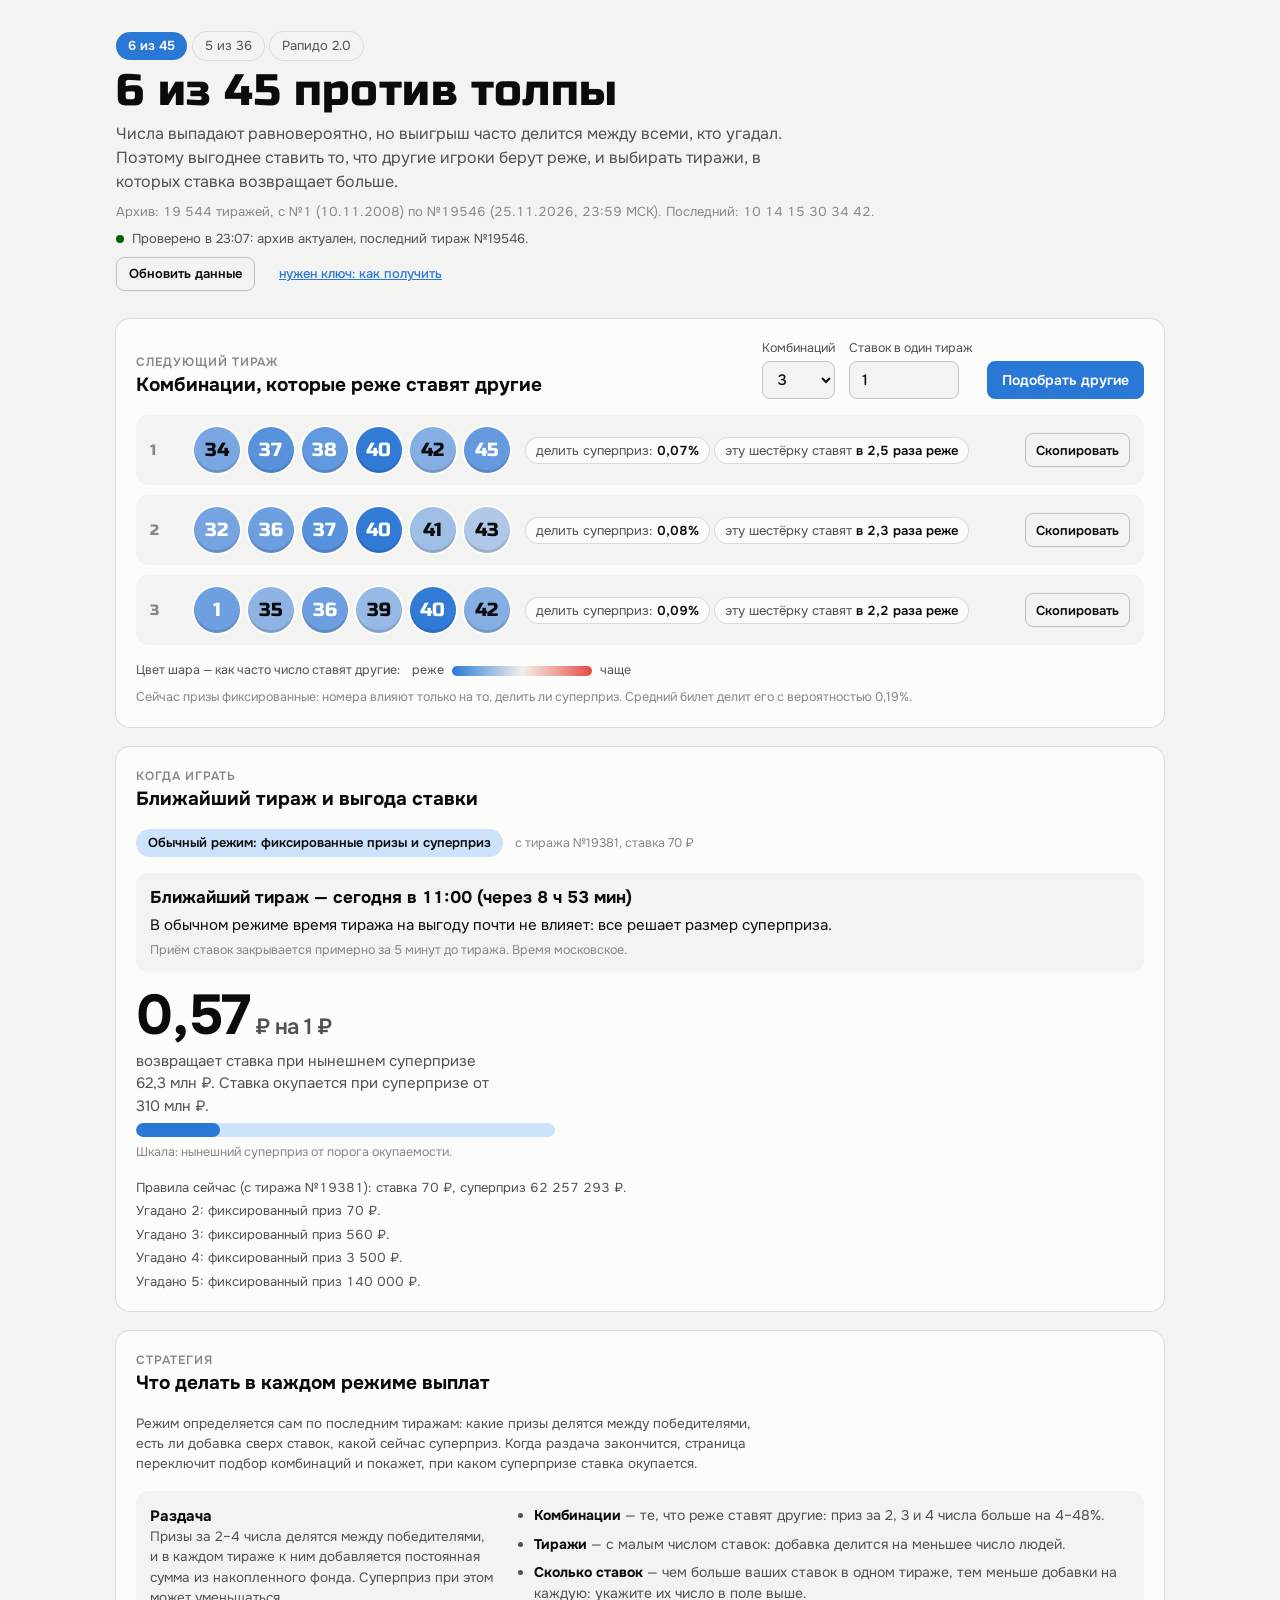
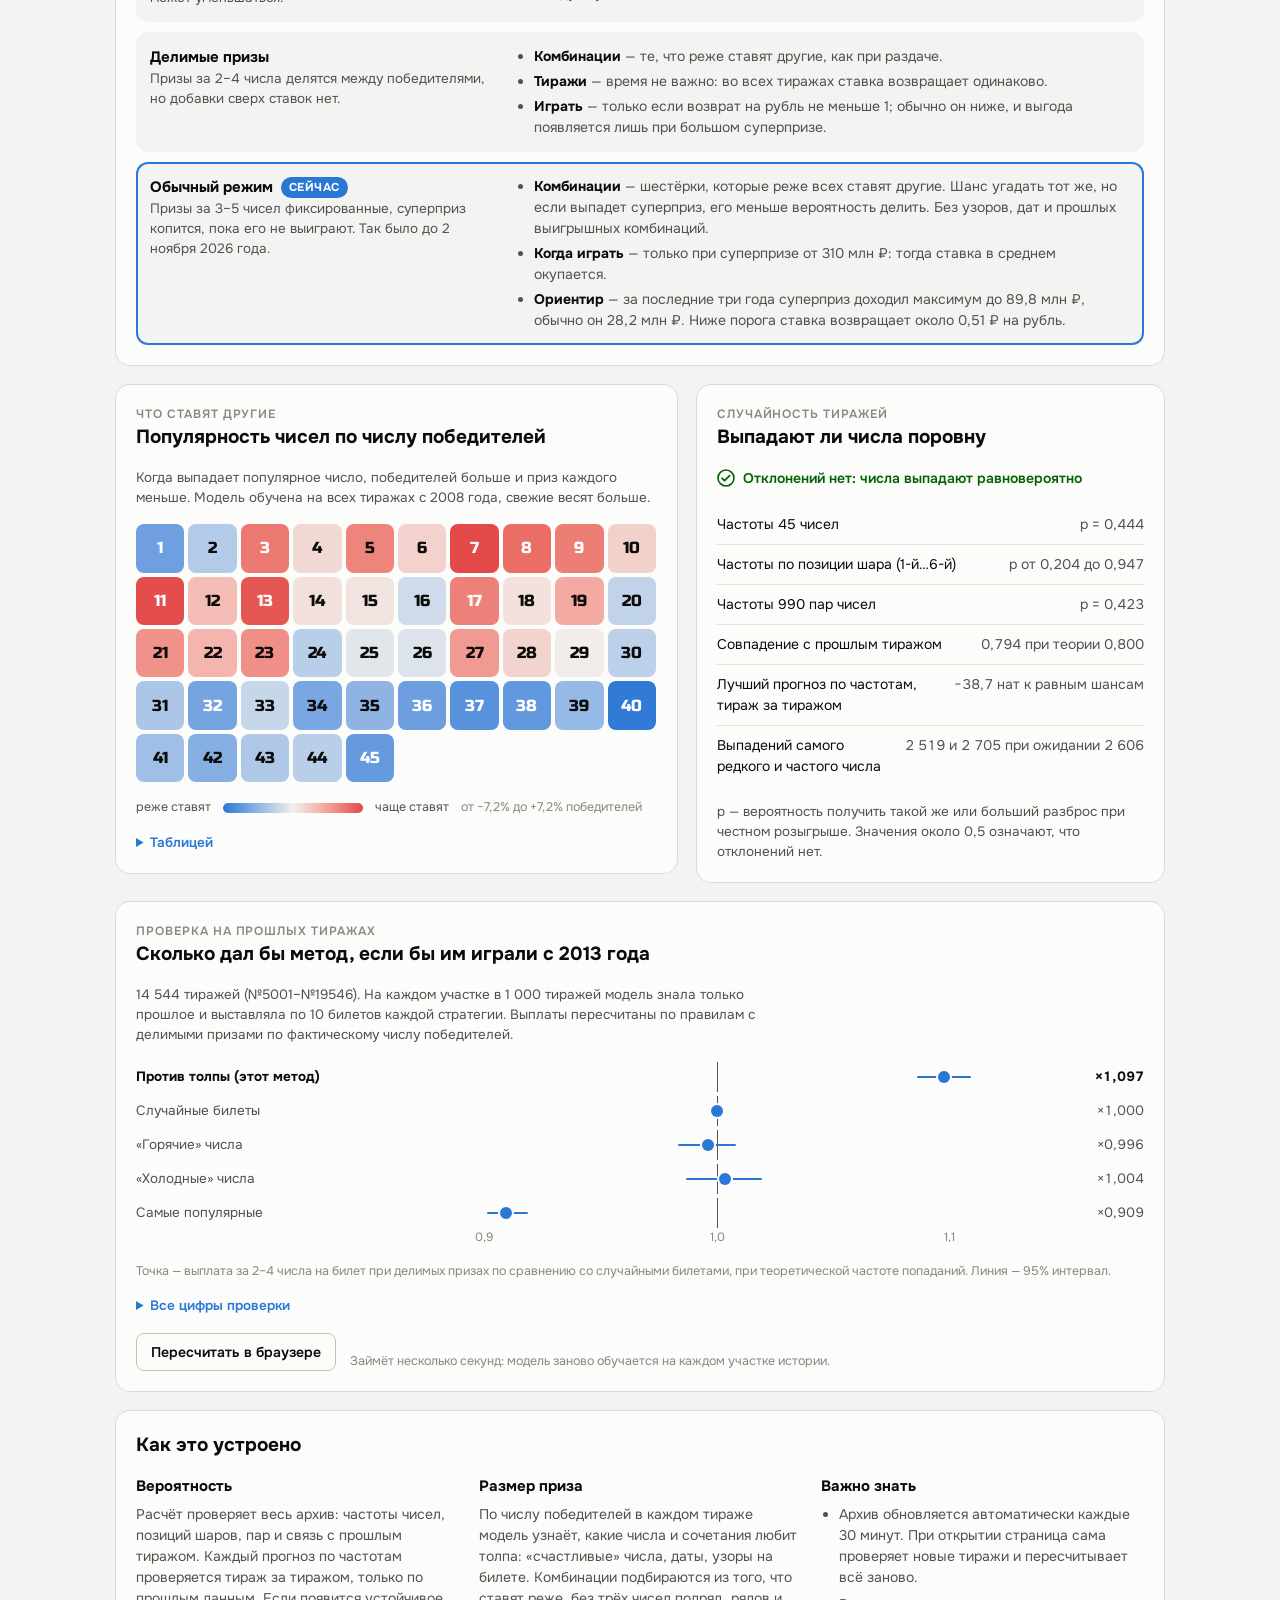
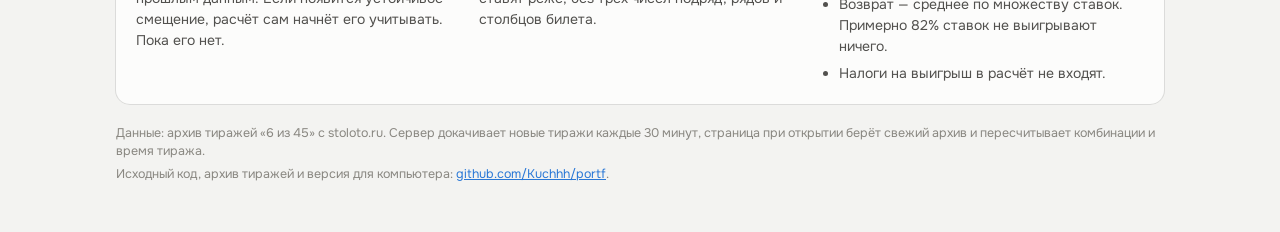
==== index.html @ b25b4652 "Тиражи: 6 из 45 по №19546, 5 из 36 по №170568, Рапидо 2.0 по №189462" ====
<!doctype html>
<html lang="ru">
<head>
<meta charset="utf-8">
<meta name="viewport" content="width=device-width, initial-scale=1, viewport-fit=cover">
<title>6 из 45 против толпы</title>
<meta name="description" content="Комбинации «6 из 45», которые реже ставят другие игроки, выгодные тиражи дня и стратегия на каждый режим выплат. Архив тиражей обновляется автоматически.">
<meta property="og:type" content="website">
<meta property="og:site_name" content="6 из 45 против толпы">
<meta property="og:title" content="6 из 45 против толпы">
<meta property="og:description" content="Комбинации «6 из 45», которые реже ставят другие игроки, выгодные тиражи дня и стратегия на каждый режим выплат. Архив тиражей обновляется автоматически.">
<meta property="og:url" content="https://kuchhh.github.io/portf/">
<meta property="og:locale" content="ru_RU">
<link rel="icon" href="data:image/svg+xml,%3Csvg xmlns='http://www.w3.org/2000/svg' viewBox='0 0 32 32'%3E%3Ccircle cx='16' cy='16' r='15' fill='%232a78d6'/%3E%3Ctext x='16' y='21.5' font-family='Arial Black,Arial' font-size='14' font-weight='900' text-anchor='middle' fill='white'%3E45%3C/text%3E%3C/svg%3E">
<link rel="preconnect" href="https://fonts.googleapis.com">
<link rel="preconnect" href="https://fonts.gstatic.com" crossorigin>
<link rel="stylesheet" href="https://fonts.googleapis.com/css2?family=Onest:wght@400;500;600;700&family=Russo+One&display=swap">
<style>
  /* Layout: a betting slip on top (the combinations), then "when to play" with the next draw, the strategy for each
     payout mode, then the evidence — the crowd's number grid, the randomness checks and the walk-forward test. */
  :root {
    --plane: #f3f3f1;
    --surface: #fcfcfb;
    --ink: #0b0b0b;
    --ink-2: #52514e;
    --muted: #898781;
    --hair: #e1e0d9;
    --axis: #c3c2b7;
    --accent: #2a78d6;
    --accent-soft: #cde2fb;
    --accent-ink: #ffffff;
    --good-ink: #006300;
    --div-neg: #2a78d6;   /* rarely played */
    --div-mid: #f0efec;
    --div-pos: #e34948;   /* often played */
    --ring: rgba(11, 11, 11, 0.10);
    --f-display: "Russo One", "Arial Black", system-ui, sans-serif;
    --f-ui: "Onest", system-ui, -apple-system, "Segoe UI", sans-serif;
    color-scheme: light;
  }
  @media (prefers-color-scheme: dark) {
    :root:not([data-theme="light"]) {
      --plane: #0d0d0d; --surface: #1a1a19; --ink: #f0efec; --ink-2: #c3c2b7; --muted: #898781;
      --hair: #2c2c2a; --axis: #383835; --accent: #3987e5; --accent-soft: #184f95; --accent-ink: #ffffff; --good-ink: #0ca30c;
      --div-neg: #3987e5; --div-mid: #383835; --div-pos: #e66767; --ring: rgba(255, 255, 255, 0.10);
      color-scheme: dark;
    }
  }
  :root[data-theme="dark"] {
    --plane: #0d0d0d; --surface: #1a1a19; --ink: #f0efec; --ink-2: #c3c2b7; --muted: #898781;
    --hair: #2c2c2a; --axis: #383835; --accent: #3987e5; --accent-soft: #184f95; --accent-ink: #ffffff; --good-ink: #0ca30c;
    --div-neg: #3987e5; --div-mid: #383835; --div-pos: #e66767; --ring: rgba(255, 255, 255, 0.10);
    color-scheme: dark;
  }

  * { box-sizing: border-box; }
  [hidden] { display: none !important; }
  html { -webkit-text-size-adjust: 100%; }
  body { margin: 0; background: var(--plane); color: var(--ink); font-family: var(--f-ui); font-size: 15px; line-height: 1.5; }
  .page {
    max-width: 1080px; margin: 0 auto;
    padding-block: max(28px, env(safe-area-inset-top, 0px)) max(48px, env(safe-area-inset-bottom, 0px));
    padding-left: max(16px, env(safe-area-inset-left, 0px));
    padding-right: max(16px, env(safe-area-inset-right, 0px));
    display: grid; gap: 20px;
  }
  h1, h2, h3 { margin: 0; text-wrap: balance; }
  p { margin: 0; }
  .masthead { display: grid; gap: 8px; padding-block: 4px 8px; }
  .masthead h1 { font-family: var(--f-display); font-weight: 400; font-size: clamp(28px, 5vw, 44px); line-height: 1.05; letter-spacing: 0.01em; }
  .masthead .lede { color: var(--ink-2); max-width: 62ch; font-size: 16px; }
  .status { color: var(--muted); font-size: 13px; font-variant-numeric: tabular-nums; }
  .live { color: var(--ink-2); font-size: 13px; display: flex; align-items: center; gap: 8px; }
  .live::before { content: ""; width: 8px; height: 8px; border-radius: 50%; background: var(--muted); flex: none; }
  .live.ok::before { background: var(--good-ink); }

  .card { background: var(--surface); border-radius: 14px; box-shadow: 0 0 0 1px var(--ring); padding: 20px; display: grid; gap: 16px; min-width: 0; }
  .card h2 { font-size: 19px; font-weight: 700; }
  .eyebrow { font-size: 12px; font-weight: 600; letter-spacing: 0.08em; text-transform: uppercase; color: var(--muted); }
  .note { color: var(--ink-2); font-size: 13.5px; max-width: 70ch; }
  .small { color: var(--muted); font-size: 12.5px; }

  /* slip */
  .slip-head { display: flex; flex-wrap: wrap; align-items: end; justify-content: space-between; gap: 12px 20px; }
  .controls { display: flex; flex-wrap: wrap; align-items: end; gap: 10px 14px; }
  .field { display: grid; gap: 4px; font-size: 12.5px; color: var(--ink-2); }
  select, input[type="number"] {
    font: 500 15px var(--f-ui); color: var(--ink); background: var(--plane); border: 1px solid var(--axis);
    border-radius: 8px; padding: 7px 10px; min-height: 38px; font-variant-numeric: tabular-nums;
  }
  input[type="number"] { width: 110px; }
  button {
    font: 600 14px var(--f-ui); color: var(--ink); background: transparent; border: 1px solid var(--axis);
    border-radius: 8px; padding: 8px 14px; min-height: 38px; cursor: pointer;
  }
  button:hover { border-color: var(--muted); }
  button.primary { background: var(--accent); border-color: var(--accent); color: var(--accent-ink); }
  button.primary:hover { filter: brightness(1.07); }
  button:disabled { opacity: 0.6; cursor: progress; }
  :focus-visible { outline: 2px solid var(--accent); outline-offset: 2px; }

  .tickets { list-style: none; margin: 0; padding: 0; display: grid; gap: 10px; }
  .ticket {
    display: grid; grid-template-columns: 28px auto 1fr auto; align-items: center; gap: 10px 16px;
    padding: 12px 14px; border-radius: 12px; background: var(--plane);
  }
  .ticket .no { font-family: var(--f-display); color: var(--muted); font-size: 15px; }
  .balls { display: flex; gap: 8px; }
  .ball {
    width: 46px; height: 46px; border-radius: 50%; display: grid; place-items: center;
    font-family: var(--f-display); font-size: 19px; letter-spacing: 0.02em;
    box-shadow: inset 0 -3px 0 rgba(0, 0, 0, 0.12), 0 0 0 2px var(--surface);
  }
  .mults { display: flex; flex-wrap: wrap; gap: 6px; font-size: 13px; color: var(--ink-2); }
  .mults span { background: var(--surface); border-radius: 999px; padding: 3px 10px; box-shadow: 0 0 0 1px var(--ring); font-variant-numeric: tabular-nums; }
  .mults b { color: var(--ink); font-weight: 600; }
  .copy { padding: 6px 10px; min-height: 34px; font-size: 13px; }
  .legend-line { display: flex; flex-wrap: wrap; align-items: center; gap: 8px 12px; font-size: 12.5px; color: var(--ink-2); }
  .nav { display: flex; flex-wrap: wrap; gap: 6px; font-size: 13px; }
  .nav a, .nav span { border-radius: 999px; padding: 4px 12px; text-decoration: none; box-shadow: 0 0 0 1px var(--ring); color: var(--ink-2); }
  .nav span { background: var(--accent); color: var(--accent-ink); box-shadow: none; font-weight: 600; }
  .ramp-group { display: inline-flex; align-items: center; gap: 8px; white-space: nowrap; }
  .ramp { width: 140px; height: 10px; border-radius: 5px; }

  /* when to play */
  .mode-line { display: flex; flex-wrap: wrap; align-items: center; gap: 8px 12px; }
  .chip { display: inline-flex; align-items: center; gap: 6px; border-radius: 999px; padding: 4px 12px; font-size: 13px; font-weight: 600; background: var(--accent-soft); color: var(--ink); }
  .next { display: grid; gap: 4px; padding: 12px 14px; border-radius: 12px; background: var(--plane); font-variant-numeric: tabular-nums; }
  .next strong { font-size: 17px; }
  .when-top { display: grid; grid-template-columns: minmax(0, 1fr) minmax(0, 1.35fr); gap: 24px; align-items: start; }
  .hero-fig { display: grid; gap: 6px; align-content: start; }
  .hero-fig .big { font-size: 56px; font-weight: 700; line-height: 1; letter-spacing: -0.01em; }
  .hero-fig .big small { font-size: 22px; font-weight: 600; color: var(--ink-2); margin-left: 4px; }
  .hero-fig .what { color: var(--ink-2); max-width: 36ch; }
  .bars { display: grid; gap: 2px; position: relative; }
  .bar-row { display: grid; grid-template-columns: 48px 1fr 52px; align-items: center; gap: 10px; min-height: 26px; font-variant-numeric: tabular-nums; font-size: 13.5px; border-radius: 6px; }
  .bar-row .t { color: var(--ink-2); }
  .bar-row .v { text-align: right; color: var(--ink-2); }
  .bar-row.win .v { color: var(--ink); font-weight: 700; }
  .bar-row.next-slot .t { color: var(--ink); font-weight: 700; }
  .track { position: relative; height: 26px; }
  .track .bar { position: absolute; left: 0; top: 6px; height: 14px; background: var(--accent); border-radius: 0 4px 4px 0; }
  .track .ref { position: absolute; top: -2px; bottom: -2px; width: 1px; background: var(--ink-2); }
  .bar-row:hover .track .bar, .bar-row:focus-visible .track .bar { filter: brightness(1.12); }
  .bars-axis { display: grid; grid-template-columns: 48px 1fr 52px; gap: 10px; font-size: 12px; color: var(--muted); }
  .bars-axis .scale { position: relative; height: 18px; }
  .bars-axis .scale span { position: absolute; transform: translateX(-50%); white-space: nowrap; }
  .meter { position: relative; height: 14px; border-radius: 7px; background: var(--accent-soft); overflow: hidden; }
  .meter > div { position: absolute; inset: 0 auto 0 0; background: var(--accent); border-radius: 7px; }
  .rules { display: grid; gap: 4px; font-size: 13px; color: var(--ink-2); font-variant-numeric: tabular-nums; }

  /* strategy by mode */
  .modes { display: grid; gap: 10px; }
  .mode { display: grid; grid-template-columns: minmax(0, 0.9fr) minmax(0, 1.6fr); gap: 8px 20px; padding: 14px; border-radius: 12px; background: var(--plane); }
  .mode.current { box-shadow: inset 0 0 0 2px var(--accent); }
  .mode h3 { font-size: 15px; font-weight: 700; display: flex; flex-wrap: wrap; align-items: center; gap: 8px; }
  .mode .sign { color: var(--ink-2); font-size: 13.5px; }
  .mode ul { margin: 0; padding-left: 18px; display: grid; gap: 4px; color: var(--ink-2); font-size: 14px; }
  .mode ul b { color: var(--ink); }
  .badge { font-size: 11.5px; font-weight: 700; letter-spacing: 0.04em; text-transform: uppercase; background: var(--accent); color: var(--accent-ink); border-radius: 999px; padding: 2px 8px; }

  /* evidence columns */
  .cols { display: grid; grid-template-columns: minmax(0, 1.2fr) minmax(0, 1fr); gap: 20px; align-items: start; }
  .grid45 { display: grid; grid-template-columns: repeat(10, minmax(0, 1fr)); gap: 4px; max-width: 520px; }
  .cell {
    aspect-ratio: 1; max-width: 100%; border-radius: 8px; display: grid; place-items: center;
    font-family: var(--f-display); font-size: clamp(12px, 2.6vw, 16px); cursor: default;
  }
  .cell:hover, .cell:focus-visible { box-shadow: 0 0 0 2px var(--ink); }
  details { font-size: 13.5px; }
  summary { cursor: pointer; color: var(--accent); font-weight: 600; }
  .table-wrap { overflow-x: auto; margin-top: 8px; }
  table { border-collapse: collapse; font-size: 13px; font-variant-numeric: tabular-nums; width: 100%; }
  th, td { text-align: right; padding: 6px 8px; border-bottom: 1px solid var(--hair); white-space: nowrap; }
  th:first-child, td:first-child { text-align: left; }
  th { color: var(--muted); font-weight: 600; font-size: 12px; }
  tr.ours td { font-weight: 700; }
  .checks { display: grid; gap: 0; }
  .check { display: grid; grid-template-columns: 1fr auto; gap: 12px; padding: 9px 0; border-bottom: 1px solid var(--hair); font-size: 14px; }
  .check:last-child { border-bottom: 0; }
  .check .val { font-variant-numeric: tabular-nums; color: var(--ink-2); text-align: right; }
  .verdict { display: inline-flex; align-items: center; gap: 8px; font-weight: 600; font-size: 14px; color: var(--good-ink); }
  .verdict svg { flex: none; }

  /* history */
  .dots { display: grid; gap: 4px; }
  .dot-row { display: grid; grid-template-columns: minmax(150px, 220px) 1fr 66px; align-items: center; gap: 12px; min-height: 30px; font-size: 13.5px; border-radius: 6px; }
  .dot-row .lab { color: var(--ink-2); }
  .dot-row.ours .lab, .dot-row.ours .v { color: var(--ink); font-weight: 700; }
  .dot-row .v { text-align: right; font-variant-numeric: tabular-nums; color: var(--ink-2); }
  .plot { position: relative; height: 30px; }
  .plot .ci { position: absolute; top: 14px; height: 2px; background: var(--accent); border-radius: 1px; }
  .plot .pt { position: absolute; top: 9px; width: 12px; height: 12px; margin-left: -6px; border-radius: 50%; background: var(--accent); box-shadow: 0 0 0 2px var(--surface); }
  .plot .ref { position: absolute; top: 0; bottom: 0; width: 1px; background: var(--ink-2); }
  .dot-row:hover .pt, .dot-row:focus-visible .pt { transform: scale(1.25); }
  .dots-axis { display: grid; grid-template-columns: minmax(150px, 220px) 1fr 66px; gap: 12px; font-size: 12px; color: var(--muted); }
  .dots-axis .scale { position: relative; height: 18px; }
  .dots-axis .scale span { position: absolute; transform: translateX(-50%); }
  .progress { height: 6px; border-radius: 3px; background: var(--hair); overflow: hidden; }
  .progress > div { height: 100%; width: 0; background: var(--accent); border-radius: 3px; transition: width 0.2s; }
  .about { display: grid; grid-template-columns: repeat(auto-fit, minmax(260px, 1fr)); gap: 20px; }
  .about h3 { font-size: 15px; font-weight: 700; margin-bottom: 6px; }
  .about p, .about li { color: var(--ink-2); font-size: 14px; }
  .about ul { margin: 0; padding-left: 18px; display: grid; gap: 6px; }
  footer { color: var(--muted); font-size: 12.5px; display: grid; gap: 4px; }
  footer a, .about a { color: var(--accent); }

  .tip {
    position: fixed; z-index: 30; pointer-events: none; background: var(--surface); color: var(--ink);
    border-radius: 10px; box-shadow: 0 0 0 1px var(--ring), 0 8px 24px rgba(0, 0, 0, 0.18);
    padding: 8px 10px; font-size: 13px; line-height: 1.45; max-width: 260px; font-variant-numeric: tabular-nums;
  }
  .tip .tv { font-weight: 700; font-size: 15px; }
  .tip .tl { color: var(--ink-2); }

  @media (max-width: 820px) {
    .when-top, .cols, .mode { grid-template-columns: 1fr; }
  }
  @media (max-width: 560px) {
    .card { padding: 16px; }
    .ticket { grid-template-columns: 1fr auto; }
    .ticket .no { display: none; }
    .ticket .balls { grid-column: 1 / -1; }
    .ball { width: 40px; height: 40px; font-size: 17px; }
    .balls { gap: 6px; }
    .hero-fig .big { font-size: 48px; }
    .dot-row, .dots-axis { grid-template-columns: 112px 1fr 56px; gap: 8px; }
  }
  @media (prefers-reduced-motion: reduce) { .progress > div { transition: none; } }
</style>
</head>
<body>
<main class="page">
  <header class="masthead">
    <nav class="nav" aria-label="Лотереи"><span aria-current="page">6 из 45</span><a href="5x36/">5 из 36</a><a href="rapido2/">Рапидо 2.0</a></nav>
    <h1>6 из 45 против толпы</h1>
    <p class="lede">Числа выпадают равновероятно, но выигрыш часто делится между всеми, кто угадал. Поэтому выгоднее ставить то, что другие игроки берут реже, и выбирать тиражи, в которых ставка возвращает больше.</p>
    <p class="status" id="status"></p>
    <p class="live" id="live">Проверяю новые тиражи…</p>
    <div class="upd" id="upd"></div>
  </header>

  <section class="card" id="slip" aria-labelledby="slipTitle">
    <div class="slip-head">
      <div>
        <p class="eyebrow">Следующий тираж</p>
        <h2 id="slipTitle">Комбинации, которые реже ставят другие</h2>
      </div>
      <form class="controls" id="controls">
        <label class="field" for="nTickets">Комбинаций
          <select id="nTickets"></select>
        </label>
        <label class="field" for="bets">Ставок в один тираж
          <input type="number" id="bets" min="1" max="100000" step="1" value="1">
        </label>
        <button type="button" class="primary" id="reroll">Подобрать другие</button>
      </form>
    </div>
    <ol class="tickets" id="tickets"></ol>
    <div class="legend-line">
      <span>Цвет шара — как часто число ставят другие:</span>
      <span class="ramp-group"><span>реже</span><span class="ramp" id="ramp1"></span><span>чаще</span></span>
      <span class="small" id="slipNote"></span>
    </div>
  </section>

  <section class="card" id="when" aria-labelledby="whenTitle">
    <div>
      <p class="eyebrow">Когда играть</p>
      <h2 id="whenTitle">Ближайший тираж и выгода ставки</h2>
    </div>
    <div class="mode-line" id="modeLine"></div>
    <div class="next" id="next"></div>
    <div class="when-top" id="whenTop">
      <div class="hero-fig" id="heroFig"></div>
      <div id="whenChart">
        <div class="bars" id="bars" role="list"></div>
        <div class="bars-axis" aria-hidden="true"><span></span><div class="scale" id="barsScale"></div><span></span></div>
      </div>
    </div>
    <div class="rules" id="rules"></div>
  </section>

  <section class="card" id="strategy" aria-labelledby="strategyTitle">
    <div>
      <p class="eyebrow">Стратегия</p>
      <h2 id="strategyTitle">Что делать в каждом режиме выплат</h2>
    </div>
    <p class="note">Режим определяется сам по последним тиражам: какие призы делятся между победителями, есть ли добавка сверх ставок, какой сейчас суперприз. Когда раздача закончится, страница переключит подбор комбинаций и покажет, при каком суперпризе ставка окупается.</p>
    <div class="modes" id="modes"></div>
  </section>

  <div class="cols">
    <section class="card" id="crowd" aria-labelledby="crowdTitle">
      <div>
        <p class="eyebrow">Что ставят другие</p>
        <h2 id="crowdTitle">Популярность чисел по числу победителей</h2>
      </div>
      <p class="note">Когда выпадает популярное число, победителей больше и приз каждого меньше. Модель обучена на всех тиражах с 2008 года, свежие весят больше.</p>
      <div class="grid45" id="grid45" role="list"></div>
      <div class="legend-line"><span>реже ставят</span><span class="ramp" id="ramp2"></span><span>чаще ставят</span><span class="small" id="rampTicks"></span></div>
      <details><summary>Таблицей</summary><div class="table-wrap" id="crowdTable"></div></details>
    </section>

    <section class="card" id="random" aria-labelledby="randomTitle">
      <div>
        <p class="eyebrow">Случайность тиражей</p>
        <h2 id="randomTitle">Выпадают ли числа поровну</h2>
      </div>
      <div class="verdict" id="verdict"></div>
      <div class="checks" id="checks"></div>
      <p class="note">p — вероятность получить такой же или больший разброс при честном розыгрыше. Значения около 0,5 означают, что отклонений нет.</p>
    </section>
  </div>

  <section class="card" id="history" aria-labelledby="historyTitle">
    <div>
      <p class="eyebrow">Проверка на прошлых тиражах</p>
      <h2 id="historyTitle">Сколько дал бы метод, если бы им играли с 2013 года</h2>
    </div>
    <p class="note" id="historyNote"></p>
    <div>
      <div class="dots" id="dots" role="list"></div>
      <div class="dots-axis" aria-hidden="true"><span></span><div class="scale" id="dotsScale"></div><span></span></div>
    </div>
    <p class="small">Точка — выплата за 2–4 числа на билет при делимых призах по сравнению со случайными билетами, при теоретической частоте попаданий. Линия — 95% интервал.</p>
    <details><summary>Все цифры проверки</summary><div class="table-wrap" id="historyTable"></div></details>
    <div class="controls">
      <button type="button" id="rerun">Пересчитать в браузере</button>
      <span class="small" id="rerunNote">Займёт несколько секунд: модель заново обучается на каждом участке истории.</span>
    </div>
    <div class="progress" id="progress" hidden><div></div></div>
  </section>

  <section class="card" aria-labelledby="aboutTitle">
    <h2 id="aboutTitle">Как это устроено</h2>
    <div class="about">
      <div>
        <h3>Вероятность</h3>
        <p>Расчёт проверяет весь архив: частоты чисел, позиций шаров, пар и связь с прошлым тиражом. Каждый прогноз по частотам проверяется тираж за тиражом, только по прошлым данным. Если появится устойчивое смещение, расчёт сам начнёт его учитывать. Пока его нет.</p>
      </div>
      <div>
        <h3>Размер приза</h3>
        <p>По числу победителей в каждом тираже модель узнаёт, какие числа и сочетания любит толпа: «счастливые» числа, даты, узоры на билете. Комбинации подбираются из того, что ставят реже, без трёх чисел подряд, рядов и столбцов билета.</p>
      </div>
      <div>
        <h3>Важно знать</h3>
        <ul>
          <li>Архив обновляется автоматически каждые 30 минут. При открытии страница сама проверяет новые тиражи и пересчитывает всё заново.</li>
          <li>Возврат — среднее по множеству ставок. Примерно 82% ставок не выигрывают ничего.</li>
          <li>Налоги на выигрыш в расчёт не входят.</li>
        </ul>
      </div>
    </div>
  </section>

  <footer>
    <p id="dataNote"></p>
    <p>Исходный код, архив тиражей и версия для компьютера: <a href="https://github.com/Kuchhh/portf" target="_blank" rel="noopener">github.com/Kuchhh/portf</a>.</p>
  </footer>
</main>
<div class="tip" id="tip" role="tooltip" hidden></div>

<script>
/* «6 из 45»: the same method as gosloto645.py, in JavaScript (browser and Node). */
(function (root) {
  'use strict';

  // ---------------------------------------------------------------- math helpers
  function comb(n, k) {
    if (k < 0 || k > n) return 0;
    let r = 1;
    for (let i = 1; i <= k; i++) r = (r * (n - k + i)) / i;
    return r;
  }
  // P(exactly k of the 6 drawn numbers are on one ticket)
  const H = [];
  for (let k = 0; k <= 6; k++) H[k] = (comb(6, k) * comb(39, 6 - k)) / comb(45, 6);

  function lgamma(z) {
    const c = [0.99999999999980993, 676.5203681218851, -1259.1392167224028, 771.32342877765313,
      -176.61502916214059, 12.507343278686905, -0.13857109526572012, 9.9843695780195716e-6, 1.5056327351493116e-7];
    if (z < 0.5) return Math.log(Math.PI / Math.sin(Math.PI * z)) - lgamma(1 - z);
    z -= 1;
    let x = c[0];
    for (let i = 1; i < 9; i++) x += c[i] / (z + i);
    const t = z + 7.5;
    return 0.5 * Math.log(2 * Math.PI) + (z + 0.5) * Math.log(t) - t + Math.log(x);
  }

  // upper tail of the chi-square distribution
  function chi2sf(x, k) {
    const a = k / 2;
    x = x / 2;
    if (x <= 0) return 1;
    const lg = lgamma(a);
    if (x < a + 1) {
      let s = 1 / a, t = 1 / a, n = a;
      for (let i = 0; i < 2000; i++) {
        n += 1; t *= x / n; s += t;
        if (Math.abs(t) < 1e-15 * s) break;
      }
      return Math.max(0, 1 - s * Math.exp(-x + a * Math.log(x) - lg));
    }
    let b = x + 1 - a, c = 1e300, d = 1 / b, h = d;
    for (let i = 1; i < 2000; i++) {
      const an = -i * (i - a);
      b += 2; d = an * d + b; d = d ? 1 / d : 1e300; c = b + an / c; h *= d * c;
      if (Math.abs(d * c - 1) < 1e-15) break;
    }
    return Math.exp(-x + a * Math.log(x) - lg) * h;
  }

  // Gaussian elimination with partial pivoting
  function solve(A, b) {
    const n = b.length;
    const M = A.map((row, i) => row.concat([b[i]]));
    for (let c = 0; c < n; c++) {
      let p = c;
      for (let r = c + 1; r < n; r++) if (Math.abs(M[r][c]) > Math.abs(M[p][c])) p = r;
      const tmp = M[c]; M[c] = M[p]; M[p] = tmp;
      const piv = M[c][c];
      if (Math.abs(piv) < 1e-12) continue;
      for (let r = c + 1; r < n; r++) {
        const f = M[r][c] / piv;
        if (!f) continue;
        const row = M[r], top = M[c];
        for (let j = c; j <= n; j++) row[j] -= f * top[j];
      }
    }
    const x = new Array(n).fill(0);
    for (let i = n - 1; i >= 0; i--) {
      let s = M[i][n];
      for (let j = i + 1; j < n; j++) s -= M[i][j] * x[j];
      x[i] = Math.abs(M[i][i]) > 1e-12 ? s / M[i][i] : 0;
    }
    return x;
  }

  function mulberry32(a) {
    return function () {
      a |= 0; a = (a + 0x6D2B79F5) | 0;
      let t = Math.imul(a ^ (a >>> 15), 1 | a);
      t = (t + Math.imul(t ^ (t >>> 7), 61 | t)) ^ t;
      return ((t ^ (t >>> 14)) >>> 0) / 4294967296;
    };
  }

  function sampleFrom(pool, k, rng) {
    const a = pool.slice();
    for (let i = 0; i < k; i++) {
      const j = i + Math.floor(rng() * (a.length - i));
      const t = a[i]; a[i] = a[j]; a[j] = t;
    }
    return a.slice(0, k).sort((x, y) => x - y);
  }
  const ALL = Array.from({ length: 45 }, (_, i) => i + 1);
  const sample6 = (rng) => sampleFrom(ALL, 6, rng);

  // ---------------------------------------------------------------- data
  // compact row: [number, "YYYY-MM-DD HH:MM", b1..b6, columns, price, superprize, w2, w3, w4, w5, d2, d3, d4, d5]
  function parseDraws(rows) {
    return rows.map((r) => {
      const balls = r.slice(2, 8);
      const s = balls.slice().sort((x, y) => x - y);
      const f = [0, 0, 0, 0];
      for (let i = 0; i < 6; i++) for (let j = i + 1; j < 6; j++) {
        const q = pairFeatures(s[i], s[j]);
        for (let t = 0; t < 4; t++) f[t] += q[t];
      }
      return {
        n: r[0], date: r[1], balls, sorted: s, idx: s.map((x) => x - 1), f,
        N: r[8] || 0, price: r[9] || 0, sp: r[10] || 0,
        w: [null, null, r[11], r[12], r[13], r[14]],
        d: [null, null, r[15], r[16], r[17], r[18]],
      };
    });
  }

  // ---------------------------------------------------------------- 1. are the draws random?
  function randomnessReport(draws) {
    const T = draws.length;
    const cnt = new Array(46).fill(0);
    for (const d of draws) for (const x of d.balls) cnt[x]++;
    const E = (T * 6) / 45, fpc = (45 - 6) / (45 - 1);
    let chi = 0;
    for (let i = 1; i <= 45; i++) chi += ((cnt[i] - E) ** 2) / E;
    const out = { draws: T, freqP: chi2sf(chi / fpc, 44), minCount: Math.min(...cnt.slice(1)), maxCount: Math.max(...cnt.slice(1)), expected: E };
    out.posP = [];
    for (let pos = 0; pos < 6; pos++) {
      const c = new Array(46).fill(0);
      for (const d of draws) c[d.balls[pos]]++;
      const e = T / 45;
      let x = 0;
      for (let i = 1; i <= 45; i++) x += ((c[i] - e) ** 2) / e;
      out.posP.push(chi2sf(x, 44));
    }
    const pc = new Int32Array(46 * 46);
    for (const d of draws) {
      const s = d.sorted;
      for (let i = 0; i < 6; i++) for (let j = i + 1; j < 6; j++) pc[s[i] * 46 + s[j]]++;
    }
    const ep = (T * 15) / 990;
    let xp = 0;
    for (let a = 1; a <= 45; a++) for (let b = a + 1; b <= 45; b++) xp += ((pc[a * 46 + b] - ep) ** 2) / ep;
    out.pairsP = chi2sf(xp, 989);
    const ov = [];
    for (let i = 1; i < T; i++) {
      const prev = new Set(draws[i - 1].balls);
      let k = 0;
      for (const x of draws[i].balls) if (prev.has(x)) k++;
      ov.push(k);
    }
    const m = ov.reduce((s, v) => s + v, 0) / ov.length;
    const sd = Math.sqrt(ov.reduce((s, v) => s + (v - m) ** 2, 0) / ov.length);
    out.overlapMean = m;
    out.overlapZ = (m - 0.8) / (sd / Math.sqrt(ov.length));
    return out;
  }

  // Prequential check of frequency forecasts: each draw is forecast only from the draws before it.
  // A positive total score would be a real, exploitable bias; then p follows that forecast.
  function biasModel(draws, gate = 10) {
    let best = null;
    const table = [];
    for (const hl of [300, 1000, 3000, null]) {
      const dec = hl ? Math.pow(0.5, 1 / hl) : 1;
      for (const a of [450, 4500]) {
        const c = new Float64Array(46);
        let n = 0, score = 0;
        draws.forEach((d, t) => {
          if (t >= 200) for (const x of d.balls) score += Math.log((45 * (c[x] + a / 45)) / (n + a));
          if (dec !== 1) { for (let i = 1; i <= 45; i++) c[i] *= dec; n *= dec; }
          for (const x of d.balls) c[x] += 1;
          n += 6;
        });
        const p = [0];
        for (let i = 1; i <= 45; i++) p.push((c[i] + a / 45) / (n + a));
        table.push({ hl, a, score });
        if (!best || score > best.score) best = { hl, a, score, p };
      }
    }
    const passed = best.score > gate;
    const uniform = [0].concat(new Array(45).fill(1 / 45));
    return { p: passed ? best.p : uniform, passed, best: { hl: best.hl, a: best.a, score: best.score }, table };
  }

  // ---------------------------------------------------------------- 2. what does the crowd play?
  function pairFeatures(a, b) { // a < b: consecutive, same ten, same last digit, same column of a 9-wide grid
    return [b - a === 1 ? 1 : 0, Math.floor(a / 10) === Math.floor(b / 10) ? 1 : 0, a % 10 === b % 10 ? 1 : 0, (b - a) % 9 === 0 ? 1 : 0];
  }
  const CROWD = { 2: [1500, 0.003], 3: [1500, 0.012], 4: [4000, 0.05] }; // memory half-life in draws, noise floor
  const NF = 50; // 45 numbers, 4 pair features, intercept

  class CrowdFit {
    constructor(draws, k) {
      this.draws = draws; this.k = k;
      [this.hl, this.floor] = CROWD[k];
      this.A = new Float64Array(NF * NF);
      this.b = new Float64Array(NF);
      this.pos = 0;
    }
    advance(end) {
      const k = this.k;
      const shrink = Math.pow(0.5, (end - this.pos) / this.hl);
      if (shrink !== 1) { for (let i = 0; i < NF * NF; i++) this.A[i] *= shrink; for (let i = 0; i < NF; i++) this.b[i] *= shrink; }
      const ent = new Int32Array(11), val = new Float64Array(11);
      for (let t = this.pos; t < end; t++) {
        const d = this.draws[t];
        const W = d.w[k], N = d.N;
        if (W === null || W === undefined || N <= 0) continue;
        const e = N * H[k];
        const y = Math.log((W + 0.5) / e);
        const w = Math.pow(0.5, (end - 1 - t) / this.hl) / (1 / e + this.floor);
        let m = 0;
        for (const i of d.idx) { ent[m] = i; val[m] = 1; m++; }
        for (let i = 0; i < 4; i++) if (d.f[i]) { ent[m] = 45 + i; val[m] = d.f[i]; m++; }
        ent[m] = NF - 1; val[m] = 1; m++;
        for (let x = 0; x < m; x++) {
          const j = ent[x], wv = w * val[x], row = j * NF;
          for (let z = 0; z < m; z++) this.A[row + ent[z]] += wv * val[z];
          this.b[j] += wv * y;
        }
      }
      this.pos = end;
    }
    solve() {
      const A = [];
      for (let i = 0; i < NF; i++) A.push(Array.from(this.A.subarray(i * NF, (i + 1) * NF)));
      for (let j = 0; j < 45; j++) A[j][j] += 50;
      for (let j = 45; j < 49; j++) A[j][j] += 0.5;
      const sol = solve(A, Array.from(this.b));
      return { beta: sol.slice(0, 45), theta: sol.slice(45, 49), mu: sol[49] };
    }
  }

  // Scores a ticket: how much more (or less) it is expected to pay per hit than an average ticket.
  class Crowd {
    constructor(coefs, p, nNorm = 3000, seed = 7) {
      this.coefs = coefs;
      p = p || [0].concat(new Array(45).fill(1 / 45));
      this.e = {}; this.q = {}; this.beta = {};
      for (const k of Object.keys(coefs).map(Number)) {
        const { beta, theta } = coefs[k];
        const b = [0].concat(beta);
        this.beta[k] = b;
        const e = new Float64Array(46);
        for (let i = 1; i <= 45; i++) e[i] = 45 * p[i] * Math.exp(-b[i]); // chance factor × crowd factor
        const q = new Float64Array(46 * 46).fill(1);
        for (let a = 1; a <= 45; a++) for (let c = a + 1; c <= 45; c++) {
          const f = pairFeatures(a, c);
          const v = Math.exp(-(theta[0] * f[0] + theta[1] * f[1] + theta[2] * f[2] + theta[3] * f[3]));
          q[a * 46 + c] = v; q[c * 46 + a] = v;
        }
        this.e[k] = e; this.q[k] = q;
      }
      this.tiers = Object.keys(coefs).map(Number);
      // How often the crowd plays a whole six. A drawn number shifts log(winners) of tier k by about
      // (k/6 - (6-k)/39) times its pick-rate effect, and a pair pattern by k(k-1)/30 of its effect;
      // inverting that for tiers 2 and 3 gives the crowd's own number and pattern preferences.
      this.p6 = new Float64Array(46);
      this.q6 = new Float64Array(46 * 46).fill(1);
      if (coefs[2] && coefs[3]) {
        for (let i = 1; i <= 45; i++) this.p6[i] = Math.exp((coefs[2].beta[i - 1] / 0.23077 + coefs[3].beta[i - 1] / 0.42308) / 2);
        const phi = [0, 1, 2, 3].map((j) => (15 * coefs[2].theta[j] + 5 * coefs[3].theta[j]) / 2);
        for (let a = 1; a <= 45; a++) for (let c = a + 1; c <= 45; c++) {
          const f = pairFeatures(a, c);
          const v = Math.exp(phi[0] * f[0] + phi[1] * f[1] + phi[2] * f[2] + phi[3] * f[3]);
          this.q6[a * 46 + c] = v; this.q6[c * 46 + a] = v;
        }
      } else {
        this.p6.fill(1);
      }
      this.norm = {};
      for (const k of this.tiers) this.norm[k] = 1;
      this.norm6 = 1;
      const rng = mulberry32(seed), acc = {};
      for (const k of this.tiers) acc[k] = 0;
      let acc6 = 0;
      for (let i = 0; i < nNorm; i++) {
        const C = sample6(rng);
        const g = this.raw(C);
        for (const k of this.tiers) acc[k] += g[k];
        acc6 += this.pop6(C);
      }
      for (const k of this.tiers) this.norm[k] = acc[k] / nNorm;
      this.norm6 = acc6 / nNorm;
    }
    pop6(C) {
      let v = 1;
      for (let i = 0; i < 6; i++) {
        v *= this.p6[C[i]];
        for (let j = i + 1; j < 6; j++) v *= this.q6[C[i] * 46 + C[j]];
      }
      return v;
    }
    // how many times more (or less) often than an average ticket the crowd plays exactly these six numbers
    popRel(C) { return this.pop6(C) / this.norm6; }
    // chance that at least one other bet in a draw of `columns` bets has the same six numbers
    shareChance(C, columns) { return 1 - Math.exp(-columns * H[6] * this.popRel(C)); }
    raw(C) {
      const out = {};
      for (const k of this.tiers) {
        const e = this.e[k], q = this.q[k], b = this.beta[k];
        let sb = 0;
        for (const x of C) sb += b[x];
        const rest = Math.exp(((6 - k) / 39) * sb); // the other drawn numbers come from outside the ticket
        let s = 0;
        if (k === 2) {
          for (let i = 0; i < 6; i++) for (let j = i + 1; j < 6; j++) s += e[C[i]] * e[C[j]] * q[C[i] * 46 + C[j]];
          s /= 15;
        } else if (k === 3) {
          for (let i = 0; i < 6; i++) for (let j = i + 1; j < 6; j++) {
            const ij = e[C[i]] * e[C[j]] * q[C[i] * 46 + C[j]];
            for (let l = j + 1; l < 6; l++) s += ij * e[C[l]] * q[C[i] * 46 + C[l]] * q[C[j] * 46 + C[l]];
          }
          s /= 20;
        } else {
          for (let i = 0; i < 6; i++) for (let j = i + 1; j < 6; j++) {
            const ij = e[C[i]] * e[C[j]] * q[C[i] * 46 + C[j]];
            for (let l = j + 1; l < 6; l++) {
              const ijl = ij * e[C[l]] * q[C[i] * 46 + C[l]] * q[C[j] * 46 + C[l]];
              for (let m = l + 1; m < 6; m++) s += ijl * e[C[m]] * q[C[i] * 46 + C[m]] * q[C[j] * 46 + C[m]] * q[C[l] * 46 + C[m]];
            }
          }
          s /= 15;
        }
        out[k] = s * rest;
      }
      return out;
    }
    mult(C) {
      const g = this.raw(C), out = {};
      for (const k of this.tiers) out[k] = g[k] / this.norm[k];
      return out;
    }
  }

  function fitCrowd(draws, end, p, fits) {
    end = end === undefined || end === null ? draws.length : end;
    fits = fits || { 2: new CrowdFit(draws, 2), 3: new CrowdFit(draws, 3), 4: new CrowdFit(draws, 4) };
    const coefs = {};
    for (const k of [2, 3, 4]) { fits[k].advance(end); coefs[k] = fits[k].solve(); }
    return { crowd: new Crowd(coefs, p), fits };
  }

  // ---------------------------------------------------------------- 3. how the prize fund pays right now
  function prizeRegime(draws, windowSize = 14 * 24) {
    const sig = (d) => [2, 3, 4, 5].filter((k) => d.w[k] !== null && d.w[k] !== undefined).join(',') + '|' + d.price;
    const last = sig(draws[draws.length - 1]);
    let start = draws.length - 1;
    while (start > 0 && sig(draws[start - 1]) === last) start--;
    const reg = draws.slice(Math.max(start, draws.length - windowSize)).filter((d) => d.N > 0);
    const lastDraw = draws[draws.length - 1];
    const info = { startNumber: draws[start].n, draws: reg.length, price: lastDraw.price, superprize: lastDraw.sp, tiers: {}, slots: {} };
    for (const k of [2, 3, 4, 5]) {
      const vals = reg.filter((d) => d.w[k] && d.d[k]).map((d) => d.d[k]);
      if (!vals.length) continue;
      const distinct = new Set(vals).size / vals.length;
      const mean = vals.reduce((s, v) => s + v, 0) / vals.length;
      const cv = mean ? Math.sqrt(vals.reduce((s, v) => s + (v - mean) ** 2, 0) / vals.length) / mean : 0;
      const shared = distinct > 0.5 && cv > 0.05;
      const fixed = vals.slice().sort((x, y) => x - y)[Math.floor(vals.length / 2)];
      // a shared tier's fund in one draw = fixed part + a share of every bet
      const xs = reg.map((d) => d.N), ys = reg.map((d) => (d.w[k] || 0) * (d.d[k] || 0));
      const mx = xs.reduce((s, v) => s + v, 0) / xs.length, my = ys.reduce((s, v) => s + v, 0) / ys.length;
      let sxx = 0, sxy = 0;
      xs.forEach((x, i) => { sxx += (x - mx) ** 2; sxy += (x - mx) * (ys[i] - my); });
      let b = sxx ? sxy / sxx : 0, a = my - b * mx;
      const perCol = xs.reduce((s, x, i) => s + ys[i] / x, 0) / xs.length;
      if (!shared || reg.length < 8 || a < 0 || b < 0) { a = 0; b = perCol; }
      info.tiers[k] = { shared, fixed, perCol, a, b };
    }
    const ns = reg.map((d) => d.N).sort((x, y) => x - y);
    info.nMedian = ns.length ? ns[Math.floor(ns.length / 2)] : 0;
    info.endNumber = lastDraw.n;
    // boost: shared tiers carry a fixed sum on top of the bets (an accumulated fund being paid out);
    // shared: prizes split between winners only; fixed: fixed prizes and an accumulating superprize
    let fixedPart = 0, total = 0, evRest = 0;
    for (const k of Object.keys(info.tiers).map(Number)) {
      const t = info.tiers[k];
      if (t.shared) {
        fixedPart += t.a; total += t.a + t.b * info.nMedian;
        evRest += info.nMedian ? (t.a + t.b * info.nMedian) / info.nMedian : t.perCol;
      } else {
        evRest += H[k] * t.fixed;
      }
    }
    const sharedTiers = Object.keys(info.tiers).filter((k) => info.tiers[k].shared);
    info.mode = !sharedTiers.length ? 'fixed' : total > 0 && fixedPart / total > 0.15 ? 'boost' : 'shared';
    info.evRest = evRest;
    info.breakEven = Math.max(0, (info.price - evRest) / H[6]); // superprize at which an average bet pays back
    const bySlot = {};
    for (const d of reg) (bySlot[d.date.slice(11, 16)] = bySlot[d.date.slice(11, 16)] || []).push(d);
    for (const s of Object.keys(bySlot).sort()) {
      const ds = bySlot[s].slice(-10);
      const cols = ds.map((d) => d.N).sort((x, y) => x - y);
      info.slots[s] = { columns: cols[Math.floor(cols.length / 2)], draws: bySlot[s].length };
    }
    return info;
  }

  // expected return of one bet in a draw with `columns` bets: [average ticket, this ticket]
  function ticketValue(info, mult, columns) {
    let avg = H[6] * info.superprize, our = avg;
    for (const k of Object.keys(info.tiers).map(Number)) {
      const t = info.tiers[k];
      if (t.shared) {
        const ev = (t.a + t.b * columns) / columns;
        avg += ev;
        our += ev * (mult[k] || 1);
      } else {
        avg += H[k] * t.fixed;
        our += H[k] * t.fixed;
      }
    }
    return [avg, our];
  }

  // the rules that were in force before the current ones (what the game returns to when a payout campaign ends)
  function previousRegime(draws) {
    const cur = prizeRegime(draws);
    const idx = draws.findIndex((d) => d.n === cur.startNumber);
    if (idx <= 0) return null;
    const prev = prizeRegime(draws.slice(0, idx));
    prev.endNumber = draws[idx - 1].n;
    return prev;
  }

  // ---------------------------------------------------------------- 4. choosing tickets
  // skip shapes that pattern players fill in by hand: they make prizes shared more often
  function acceptable(C, recent) {
    let run = 1, best = 1;
    for (let i = 1; i < 6; i++) { run = C[i] - C[i - 1] === 1 ? run + 1 : 1; if (run > best) best = run; }
    if (best >= 3) return false;
    const tens = [0, 0, 0, 0, 0];
    for (const x of C) tens[Math.floor(x / 10)]++;
    if (Math.max(...tens) >= 4) return false;
    for (const w of [7, 8, 9, 10]) {
      const cols = new Array(w).fill(0);
      for (const x of C) cols[(x - 1) % w]++;
      if (Math.max(...cols) >= 4) return false;
    }
    const ss = new Set(C);
    for (let i = 0; i < 6; i++) for (let j = i + 1; j < 6; j++) {
      const a = C[i], st = C[j] - C[i];
      if (ss.has(a + 2 * st) && ss.has(a + 3 * st)) return false;
    }
    for (const r of recent) {
      let k = 0;
      for (const x of C) if (r.has(x)) k++;
      if (k >= 4) return false;
    }
    return true;
  }

  function shared(A, B) { let k = 0; for (const x of A) if (B.includes(x)) k++; return k; }

  // local search over 6-number tickets maximizing `score`; tickets share at most `maxShared` numbers
  function pickTickets(score, n, recent, rng, restarts = 6, maxShared = 2) {
    const chosen = [];
    for (let t = 0; t < n; t++) {
      let bestC = null, bestS = -Infinity;
      for (let r = 0; r < restarts; r++) {
        let C = null;
        for (let tr = 0; tr < 200; tr++) {
          const c = sample6(rng);
          if (acceptable(c, recent) && chosen.every((o) => shared(c, o) <= maxShared)) { C = c; break; }
        }
        if (!C) continue;
        let cur = score(C), improved = true;
        while (improved) {
          improved = false;
          let candS = cur, candC = null;
          for (let i = 0; i < 6; i++) {
            const rest = C.slice(0, i).concat(C.slice(i + 1));
            for (let x = 1; x <= 45; x++) {
              if (C.includes(x)) continue;
              const C2 = rest.concat([x]).sort((a, b) => a - b);
              if (!acceptable(C2, recent) || chosen.some((o) => shared(C2, o) > maxShared)) continue;
              const s = score(C2);
              if (s > candS + 1e-12) { candS = s; candC = C2; }
            }
          }
          if (candC) { C = candC; cur = candS; improved = true; }
        }
        if (cur > bestS) { bestC = C; bestS = cur; }
      }
      if (bestC) chosen.push(bestC);
    }
    return chosen;
  }

  const objective = (crowd, weights) => (C) => {
    const m = crowd.mult(C);
    let s = 0;
    for (const k of Object.keys(weights)) s += weights[k] * m[k];
    return s;
  };

  // how much each shared tier contributes to a ticket's value under the current rules
  function tierWeights(info) {
    const w = {};
    for (const k of [2, 3, 4]) if (info.tiers[k] && info.tiers[k].shared) w[k] = info.tiers[k].perCol;
    return Object.keys(w).length ? w : { 2: 0.2, 3: 0.3, 4: 0.5 };
  }

  // shared prizes: maximize the expected prize per hit; fixed prizes: only the superprize can be split,
  // so pick the six numbers the fewest other people play
  function strategyObjective(crowd, info) {
    if (info.mode === 'fixed') return (C) => -Math.log(crowd.popRel(C));
    return objective(crowd, tierWeights(info));
  }

  // how large the superprize has been lately: the yardstick for the break-even level under fixed prizes
  function superprizeStats(draws) {
    const last = draws[draws.length - 1];
    const t = Date.parse(last.date.slice(0, 10));
    const within = (days) => draws.filter((d) => d.sp > 0 && t - Date.parse(d.date.slice(0, 10)) <= days * 864e5).map((d) => d.sp);
    const y3 = within(3 * 365), y1 = within(365).sort((a, b) => a - b);
    return { last: last.sp, max3y: y3.reduce((m, v) => (v > m ? v : m), 0), median1y: y1.length ? y1[Math.floor(y1.length / 2)] : 0 };
  }

  // ---------------------------------------------------------------- everything for the next draw
  function analyze(draws, opts = {}) {
    const randomness = randomnessReport(draws);
    const bias = biasModel(draws);
    const { crowd } = fitCrowd(draws, draws.length, bias.p);
    const info = prizeRegime(draws);
    const recent = draws.slice(-50).map((d) => d.balls.slice());
    const last = draws[draws.length - 1];
    const model = { coefs: crowd.coefs, p: bias.p, recent, info, prev: previousRegime(draws) };
    return {
      status: {
        count: draws.length, first: { n: draws[0].n, date: draws[0].date }, last: { n: last.n, date: last.date, balls: last.sorted },
        superprize: superprizeStats(draws),
      },
      randomness, bias: { passed: bias.passed, best: bias.best }, model,
      tickets: chooseTickets(model, opts.tickets || 10, opts.seed || last.n),
    };
  }

  function crowdFromModel(model) { return new Crowd(model.coefs, model.p); }

  function chooseTickets(model, n, seed, crowd) {
    crowd = crowd || crowdFromModel(model);
    const recent = model.recent.map((b) => new Set(b));
    const rng = mulberry32(seed);
    const list = pickTickets(strategyObjective(crowd, model.info), n, recent, rng, n > 10 ? 2 : 6, n > 20 ? 3 : 2);
    return list.map((C) => ({ C, mult: crowd.mult(C), popRel: crowd.popRel(C) }));
  }

  // ---------------------------------------------------------------- walk-forward test on past draws
  async function backtest(draws, opts = {}, onProgress) {
    const start = opts.start || 5000, block = opts.block || 1000, k = opts.k || 10;
    const rng = mulberry32(opts.seed || 1);
    // payouts are recomputed with the latest rules under which prizes were split between winners
    let info = prizeRegime(draws), cut = draws.length;
    for (let guard = 0; guard < 12 && info.mode === 'fixed'; guard++) {
      cut = draws.findIndex((d) => d.n === info.startNumber);
      if (cut <= 0) break;
      info = prizeRegime(draws.slice(0, cut));
    }
    const weights = tierWeights(info);
    const A = {};
    for (const m of [2, 3, 4]) if (info.tiers[m] && info.tiers[m].shared) A[m] = info.tiers[m].perCol / H[m]; // prize per expected winner
    if (!Object.keys(A).length) { A[2] = 180; A[3] = 750; A[4] = 4400; }
    const names = ['anti', 'random', 'popular', 'hot', 'cold'];
    const blocks = [];
    let fits = null;
    const nBlocks = Math.ceil((draws.length - start) / block);
    for (let b0 = start, bi = 0; b0 < draws.length; b0 += block, bi++) {
      const fc = fitCrowd(draws, b0, null, fits);
      fits = fc.fits;
      const crowd = fc.crowd;
      const recent = draws.slice(Math.max(0, b0 - 50), b0).map((d) => new Set(d.balls));
      const obj = objective(crowd, weights);
      const anti = pickTickets(obj, k, recent, rng, 2);
      const popular = pickTickets((C) => -obj(C), k, [], rng, 2);
      const rnd = Array.from({ length: k }, () => sample6(rng));
      const freq = new Array(46).fill(0);
      for (const d of draws.slice(Math.max(0, b0 - 300), b0)) for (const x of d.balls) freq[x]++;
      const order = ALL.slice().sort((a, b) => freq[b] - freq[a]);
      const hot = Array.from({ length: k }, () => sampleFrom(order.slice(0, 12), 6, rng));
      const cold = Array.from({ length: k }, () => sampleFrom(order.slice(-12), 6, rng));
      const sets = { anti, random: rnd, popular, hot, cold };
      const st = {};
      for (const s of names) st[s] = { hits: [0, 0, 0, 0, 0, 0, 0], rel: { 2: [0, 0], 3: [0, 0], 4: [0, 0] }, sim: [0, 0], real: [0, 0] };
      for (let t = b0; t < Math.min(draws.length, b0 + block); t++) {
        const d = draws[t];
        const D = new Set(d.balls);
        const full = d.N > 0 && [2, 3, 4].every((m) => d.w[m] !== null && d.w[m] !== undefined);
        for (const s of names) {
          const x = st[s];
          for (const C of sets[s]) {
            let m = 0;
            for (const v of C) if (D.has(v)) m++;
            x.hits[m]++;
            if (full) {
              if (A[m] !== undefined) {
                const r = (d.N * H[m]) / (d.w[m] + 1);
                x.sim[0] += A[m] * r;
                x.rel[m][0] += r; x.rel[m][1] += 1;
              }
              x.sim[1] += 1;
            }
            if (m >= 2 && m <= 5 && d.d[m] !== null && d.d[m] !== undefined) x.real[0] += d.d[m];
            x.real[1] += 1;
          }
        }
      }
      blocks.push(st);
      if (onProgress) onProgress(bi + 1, nBlocks, draws[b0].n, anti[0]);
      await new Promise((r) => setTimeout(r, 0));
    }
    const agg = (bl, s) => {
      const hits = [0, 1, 2, 3, 4, 5, 6].map((m) => bl.reduce((t, b) => t + b[s].hits[m], 0));
      const rel = {};
      for (const m of [2, 3, 4]) rel[m] = [bl.reduce((t, b) => t + b[s].rel[m][0], 0), bl.reduce((t, b) => t + b[s].rel[m][1], 0)];
      const sim = bl.reduce((t, b) => t + b[s].sim[0], 0) / Math.max(1, bl.reduce((t, b) => t + b[s].sim[1], 0));
      const real = bl.reduce((t, b) => t + b[s].real[0], 0) / Math.max(1, bl.reduce((t, b) => t + b[s].real[1], 0));
      let size = 0; // prize size only, hits at the theoretical rate
      for (const m of Object.keys(A).map(Number)) size += H[m] * A[m] * (rel[m][0] / Math.max(1, rel[m][1]));
      return { hits, rel, sim, real, size };
    };
    const ci = (key, s) => {
      const r = mulberry32(3), L = blocks.length, vals = [];
      for (let i = 0; i < 1000; i++) {
        const bl = Array.from({ length: L }, () => blocks[Math.floor(r() * L)]);
        const a = agg(bl, s)[key], b = agg(bl, 'random')[key];
        vals.push(b ? a / b : 0);
      }
      vals.sort((x, y) => x - y);
      return [vals[25], vals[974]];
    };
    const res = { from: draws[start].n, to: draws[draws.length - 1].n, draws: draws.length - start, k, block, strategies: {} };
    const base = agg(blocks, 'random');
    for (const s of names) {
      const a = agg(blocks, s);
      const n = a.hits.reduce((t, v) => t + v, 0);
      res.strategies[s] = {
        hitRate: [2, 3, 4, 5].map((m) => a.hits[m] / n),
        prize: [2, 3, 4].map((m) => a.rel[m][0] / Math.max(1, a.rel[m][1])),
        size: a.size, sizeRatio: a.size / base.size, sizeCI: s === 'random' ? [1, 1] : ci('size', s),
        sim: a.sim, simRatio: a.sim / base.sim, simCI: s === 'random' ? [1, 1] : ci('sim', s),
        real: a.real, realRatio: a.real / base.real, realCI: s === 'random' ? [1, 1] : ci('real', s),
      };
    }
    res.theory = [2, 3, 4, 5].map((m) => H[m]);
    return res;
  }

  const api = { H, comb, chi2sf, solve, mulberry32, sample6, parseDraws, randomnessReport, biasModel, pairFeatures,
    CrowdFit, Crowd, fitCrowd, prizeRegime, previousRegime, ticketValue, acceptable, pickTickets, objective, tierWeights,
    strategyObjective, analyze, crowdFromModel, chooseTickets, backtest };
  root.Lotto = api;
  if (typeof module !== 'undefined' && module.exports) module.exports = api;
})(typeof self !== 'undefined' ? self : globalThis);

</script>
<script>
(function () {
  'use strict';
  const INIT = {"status":{"count":19544,"first":{"n":1,"date":"2008-11-10 08:50"},"last":{"n":19546,"date":"2026-11-25 23:59","balls":[10,14,15,30,34,42]},"superprize":{"last":62257293,"max3y":89814980,"median1y":28163935}},"randomness":{"draws":19544,"freqP":0.44362244877674084,"minCount":2519,"maxCount":2705,"expected":2605.866666666667,"posP":[0.8908710271570036,0.25563426615976936,0.25607051051290186,0.8582827592172749,0.20370949739110542,0.9474992892537613],"pairsP":0.422804879609203,"overlapMean":0.7941462416210407,"overlapZ":-1.0426379223567586},"bias":{"passed":false,"best":{"hl":300,"a":4500,"score":-38.737683169902965}},"model":{"coefs":{"2":{"beta":[-0.02353655183946254,-0.00901764053044185,0.0312592999524602,0.0052487458331684006,0.024917640160583877,0.012155066293277516,0.04762324772976195,0.02481300079173784,0.01974374322057441,0.006613819393605712,0.04146537246240823,0.015971449861451312,0.03977326852828566,0.008713430524489573,0.004951944819055859,-0.008797809298190885,0.02315061774640376,0.010936518613432335,0.01682556745153004,-0.008488034238767185,0.017808881822896618,0.012176119065314756,0.02802563286845752,-0.006920570351358565,-0.001828528714046551,0.0015185661004810183,0.01350983077417093,0.008056472599067084,0.0027679092891806267,-0.018884337803324654,-0.011343819873084486,-0.026047463499833598,-0.01661522948218299,-0.026211275485451557,-0.023216527589540435,-0.029079377800168674,-0.03671451071053409,-0.032566770513544924,-0.018235336311851362,-0.03280274747171164,-0.014294292654958417,-0.022296163227228452,-0.010896108603028615,-0.012326440181331978,-0.027906609721953895],"theta":[0.002605545505312494,-0.0022757375091636907,-0.0003079757018261385,0.0008882281913316155],"mu":0.0014807740166401598},"3":{"beta":[-0.047655697317023946,-0.022413232630242082,0.05236050012662867,0.01054610399829369,0.04719827065912942,0.013092615576842378,0.06994761739955523,0.0572885529990186,0.05024966435788987,0.013638797471931417,0.06854608379482899,0.023046134707550885,0.06516843896841595,0.0066380342366145805,0.005473237112751503,-0.012003653321916148,0.04949285716870068,0.006223260829289625,0.031260802779476765,-0.017215784486652546,0.041686660768316605,0.02619695783325762,0.04304243123679582,-0.02012643671877794,-0.005308638455052878,-0.007138418173810168,0.038378359855998904,0.012967263626906115,0.0008448368471077546,-0.018942348251638014,-0.02475990568209491,-0.04481796428383069,-0.014805662103637615,-0.04318533182657431,-0.0353441258287409,-0.04832103253210648,-0.055234512819161787,-0.05208859978847433,-0.03284760404875578,-0.06806698551962234,-0.029206811003314202,-0.03925914616769552,-0.02387987142237851,-0.019907989587699106,-0.05075773038682412],"theta":[-0.016149214084455105,-0.0043792114379130895,0.008601507652650992,0.0035803705908887267],"mu":-0.001523051272053215},"4":{"beta":[-0.10081236144981698,-0.025105210517958214,0.09126181304027087,0.020490546849747483,0.06275079036044935,0.014661487891359229,0.10451851122758418,0.08728153301310171,0.07164704169616021,0.00208713810028892,0.09798301473786275,0.05085061537023428,0.08475298927842462,0.00852416250254293,0.033429940564097205,-0.004123708485781342,0.08335720009235557,0.003985953087975022,0.03994500011932961,-0.010981294819813506,0.0615807992675252,0.03526834058023155,0.05426903921324106,-0.02832790456163824,0.004502245282960131,0.007015202280154854,0.07334134776506569,0.02716937478428788,0.017200587294518142,-0.03862607707366123,-0.03960642583826533,-0.05288954953827162,0.011041129392391345,-0.058585871193191585,-0.0634210278876778,-0.08165371688595711,-0.09580915596648505,-0.057424396393576674,-0.04647245991030482,-0.08665213884497659,-0.07097905082056039,-0.06455707212513415,-0.05285197345333023,-0.06095922805611106,-0.10907717997142742],"theta":[-0.07690334975437337,-0.019900002655542606,0.015739916291229672,0.012154978150791397],"mu":0.029597163202124313}},"p":[0,0.022222222222222223,0.022222222222222223,0.022222222222222223,0.022222222222222223,0.022222222222222223,0.022222222222222223,0.022222222222222223,0.022222222222222223,0.022222222222222223,0.022222222222222223,0.022222222222222223,0.022222222222222223,0.022222222222222223,0.022222222222222223,0.022222222222222223,0.022222222222222223,0.022222222222222223,0.022222222222222223,0.022222222222222223,0.022222222222222223,0.022222222222222223,0.022222222222222223,0.022222222222222223,0.022222222222222223,0.022222222222222223,0.022222222222222223,0.022222222222222223,0.022222222222222223,0.022222222222222223,0.022222222222222223,0.022222222222222223,0.022222222222222223,0.022222222222222223,0.022222222222222223,0.022222222222222223,0.022222222222222223,0.022222222222222223,0.022222222222222223,0.022222222222222223,0.022222222222222223,0.022222222222222223,0.022222222222222223,0.022222222222222223,0.022222222222222223,0.022222222222222223],"recent":[[17,38,5,35,29,10],[42,3,15,5,8,25],[9,35,1,3,15,25],[6,33,44,38,20,10],[19,20,40,44,17,42],[23,11,16,19,30,10],[36,10,33,38,16,40],[28,37,4,39,25,13],[17,10,7,30,6,27],[41,28,30,21,35,19],[3,30,26,37,28,18],[29,24,17,42,19,36],[19,20,9,43,35,10],[6,22,45,13,3,38],[38,8,9,22,24,18],[9,35,25,26,8,20],[45,11,12,21,15,5],[40,21,19,38,10,3],[43,6,9,44,20,11],[23,2,10,28,35,4],[10,20,40,13,30,21],[45,10,33,8,41,42],[17,44,15,4,9,16],[18,1,12,35,9,44],[5,43,18,39,25,3],[15,23,27,13,12,24],[11,4,13,36,28,42],[42,38,2,29,8,24],[14,8,22,19,18,42],[34,43,14,45,24,25],[5,16,38,43,12,13],[36,5,6,30,38,12],[40,21,34,11,8,19],[38,8,43,12,45,19],[44,3,24,5,11,28],[10,31,26,9,41,36],[43,35,5,8,27,17],[38,19,42,43,5,2],[15,34,23,28,19,40],[23,7,5,35,21,1],[15,6,1,2,17,21],[6,22,45,23,5,15],[25,31,8,17,39,6],[8,2,26,30,1,11],[24,17,15,33,28,7],[40,25,5,27,21,28],[8,19,12,14,6,16],[7,4,9,41,44,1],[29,37,34,7,19,17],[15,14,30,42,34,10]],"info":{"startNumber":19381,"draws":166,"price":70,"superprize":62257293,"tiers":{"2":{"shared":false,"fixed":70,"perCol":17.641634748255893,"a":0,"b":17.641634748255893},"3":{"shared":false,"fixed":560,"perCol":14.521174489312182,"a":0,"b":14.521174489312182},"4":{"shared":false,"fixed":3500,"perCol":5.242703367799604,"a":0,"b":5.242703367799604},"5":{"shared":false,"fixed":140000,"perCol":4.403368711497579,"a":0,"b":4.403368711497579}},"slots":{"11:00":{"columns":52091,"draws":15},"12:30":{"columns":26404,"draws":15},"14:25":{"columns":31737,"draws":15},"14:40":{"columns":11141,"draws":15},"14:55":{"columns":11765,"draws":15},"17:30":{"columns":37172,"draws":15},"19:25":{"columns":31571,"draws":15},"19:40":{"columns":11319,"draws":15},"19:55":{"columns":12215,"draws":15},"23:00":{"columns":41022,"draws":15},"23:59":{"columns":15078,"draws":16}},"nMedian":15276,"endNumber":19546,"mode":"fixed","evRest":31.968192990597984,"breakEven":309771350},"prev":{"startNumber":19372,"draws":9,"price":70,"superprize":61821003,"tiers":{"3":{"shared":false,"fixed":2100,"perCol":43.77500443057598,"a":0,"b":43.77500443057598},"4":{"shared":false,"fixed":2800,"perCol":3.2969984189229966,"a":0,"b":3.2969984189229966},"5":{"shared":false,"fixed":100000,"perCol":2.1035517625653353,"a":0,"b":2.1035517625653353}},"slots":{"12:30":{"columns":19581,"draws":1},"14:25":{"columns":28364,"draws":1},"14:40":{"columns":5573,"draws":1},"14:55":{"columns":7487,"draws":1},"17:30":{"columns":32918,"draws":1},"19:25":{"columns":29574,"draws":1},"19:40":{"columns":6833,"draws":1},"19:55":{"columns":7888,"draws":1},"23:00":{"columns":36645,"draws":1}},"nMedian":19581,"endNumber":19380,"mode":"fixed","evRest":53.81912472099653,"breakEven":131794200.00000003}},"tickets":[{"C":[34,37,38,40,42,45],"mult":{"2":1.0423738070070918,"3":1.1463128130719986,"4":1.4009561200027552},"popRel":0.39904243266574707},{"C":[32,36,37,40,41,43],"mult":{"2":1.0353145701072723,"3":1.1305774768292647,"4":1.4116411551499741},"popRel":0.4423585291238274},{"C":[1,35,36,39,40,42],"mult":{"2":1.0348487270318052,"3":1.130183989858334,"4":1.397251254000395},"popRel":0.4602003628741846},{"C":[32,33,39,40,44,45],"mult":{"2":1.031375526728581,"3":1.1168292766273007,"4":1.3787046121402868},"popRel":0.4619324846738617},{"C":[1,35,37,38,43,44],"mult":{"2":1.0324224362247503,"3":1.110922689540323,"4":1.37339407030756},"popRel":0.5070141534880045},{"C":[30,36,38,41,44,45],"mult":{"2":1.0319477573507339,"3":1.1030755302699042,"4":1.3497487365778285},"popRel":0.49492999983925823},{"C":[1,2,30,32,38,40],"mult":{"2":1.033543824708404,"3":1.1137051989356712,"4":1.266321116421285},"popRel":0.5133004581944307},{"C":[1,2,20,34,36,37],"mult":{"2":1.0309591043348754,"3":1.1109867895937717,"4":1.3280784936047136},"popRel":0.5139333193974323},{"C":[31,32,35,42,43,45],"mult":{"2":1.0286878579215282,"3":1.1033268661826883,"4":1.3496669169577602},"popRel":0.5106922021091064},{"C":[20,24,25,32,37,38],"mult":{"2":1.0265275816454262,"3":1.0954696961507024,"4":1.2485665318614976},"popRel":0.5238429590006919}],"backtest":{"from":5001,"to":19546,"draws":14544,"k":10,"block":1000,"strategies":{"anti":{"hitRate":[0.15358223322332235,0.023253575357535753,0.001437018701870187,0.000034378437843784377],"prize":[1.0376049168531074,1.1444720020984318,1.444869839800227],"size":56.228150834538084,"sizeRatio":1.097445776441901,"sizeCI":[1.086097201072126,1.1089584293365655],"sim":57.564995691723865,"simRatio":1.149213556185928,"simCI":[1.0991977120568444,1.209076248082026],"real":24.724470572057207,"realRatio":1.1313507236418405,"realCI":[1.0116332711555047,1.2768035803867854]},"random":{"hitRate":[0.15083195819581957,0.022002200220022004,0.0012788778877887788,0.000020627062706270627],"prize":[1.0046533317011268,1.0179088755638632,1.117753300404765],"size":51.23547061872976,"sizeRatio":1,"sizeCI":[1,1],"sim":50.0907732787052,"simRatio":1,"simCI":[1,1],"real":21.853939768976897,"realRatio":1,"realCI":[1,1]},"popular":{"hitRate":[0.1489136413641364,0.022077832783278326,0.0013476347634763476,0.000013751375137513751],"prize":[0.9721510500830073,0.9086939474794292,0.799108805641343],"size":46.59788808111078,"sizeRatio":0.9094849235965903,"sizeCI":[0.9010272847255775,0.9185753083500735],"sim":45.75926128895234,"simRatio":0.9135267494144617,"simCI":[0.880061501866069,0.9483622296730112],"real":22.193282453245324,"realRatio":1.0155277578256232,"realCI":[0.9573357499636136,1.0808522777451983]},"hot":{"hitRate":[0.15092821782178217,0.023576732673267327,0.001602035203520352,0.000027502750275027502],"prize":[1.00544388500179,1.0222723151084157,1.0677538421191515],"size":51.03024841800778,"sizeRatio":0.9959945288245883,"sizeCI":[0.983198944705434,1.0083677181377746],"sim":52.76526574638325,"simRatio":1.0533929163520228,"simCI":[1.0131381406607085,1.0901843223144299],"real":23.6631600660066,"realRatio":1.0827869169657918,"realCI":[1.0057629263425976,1.1848441310160114]},"cold":{"hitRate":[0.15129950495049505,0.02216034103410341,0.0012101210121012102,0.000020627062706270627],"prize":[1.0066573786204436,1.029456072312373,1.1062514725391546],"size":51.41539479402225,"sizeRatio":1.0035117111860141,"sizeCI":[0.9866783110570446,1.019523534425049],"sim":51.1453854416941,"simRatio":1.0210540204105263,"simCI":[0.9727872332752415,1.0808434455036375],"real":23.735629812981298,"realRatio":1.086103012266721,"realCI":[0.9984397312027976,1.190496753107431]}},"theory":[0.15147402229081186,0.02244059589493509,0.0013646308314487555,0.00002872907013576327]},"built":"2026-11-25 23:17"};
  const L = window.Lotto;
  const $ = (id) => document.getElementById(id);
  const nf0 = new Intl.NumberFormat('ru-RU', { maximumFractionDigits: 0 });
  const dec = (x, d = 2) => x.toFixed(d).replace('.', ',').replace('-', '−');
  const int = (x) => nf0.format(Math.round(x));
  const mln = (x) => dec(x / 1e6, x >= 1e8 ? 0 : 1) + ' млн';
  const dateRu = (s) => s.slice(8, 10) + '.' + s.slice(5, 7) + '.' + s.slice(0, 4) + ', ' + s.slice(11, 16);
  const STRAT = { anti: 'Против толпы (этот метод)', random: 'Случайные билеты', popular: 'Самые популярные', hot: '«Горячие» числа', cold: '«Холодные» числа' };
  const MODE = {
    boost: 'Раздача: призы делятся, сверху добавка',
    shared: 'Призы делятся между победителями',
    fixed: 'Обычный режим: фиксированные призы и суперприз',
  };

  let D = INIT; // current analysis; replaced when the archive on the server has new draws
  const state = { n: 3, bets: 1, tickets: D.tickets, seed: null, backtest: D.backtest };
  try { const s = JSON.parse(localStorage.getItem('six45') || '{}'); if (s.n) state.n = s.n; if (s.bets) state.bets = s.bets; } catch (e) {}
  const remember = () => { try { localStorage.setItem('six45', JSON.stringify({ n: state.n, bets: state.bets })); } catch (e) {} };
  let crowd = null;
  const getCrowd = () => crowd || (crowd = L.crowdFromModel(D.model));

  // ---------------- colour: diverging blue ↔ grey ↔ red, interpolated in OKLab
  function hexToRgb(h) { h = h.trim().replace('#', ''); return [0, 2, 4].map((i) => parseInt(h.slice(i, i + 2), 16) / 255); }
  const toLin = (c) => (c <= 0.04045 ? c / 12.92 : Math.pow((c + 0.055) / 1.055, 2.4));
  const toSrgb = (c) => (c <= 0.0031308 ? 12.92 * c : 1.055 * Math.pow(c, 1 / 2.4) - 0.055);
  function oklab(hex) {
    const [r, g, b] = hexToRgb(hex).map(toLin);
    const l = Math.cbrt(0.4122214708 * r + 0.5363325363 * g + 0.0514459929 * b);
    const m = Math.cbrt(0.2119034982 * r + 0.6806995451 * g + 0.1073969566 * b);
    const s = Math.cbrt(0.0883024619 * r + 0.2817188376 * g + 0.6299787005 * b);
    return [0.2104542553 * l + 0.793617785 * m - 0.0040720468 * s, 1.9779984951 * l - 2.428592205 * m + 0.4505937099 * s, 0.0259040371 * l + 0.7827717662 * m - 0.808675766 * s];
  }
  function fromOklab([L_, a, b]) {
    const l = (L_ + 0.3963377774 * a + 0.2158037573 * b) ** 3, m = (L_ - 0.1055613458 * a - 0.0638541728 * b) ** 3, s = (L_ - 0.0894841775 * a - 1.291485548 * b) ** 3;
    const rgb = [4.0767416621 * l - 3.3077115913 * m + 0.2309699292 * s, -1.2684380046 * l + 2.6097574011 * m - 0.3413193965 * s, -0.0041960863 * l - 0.7034186147 * m + 1.707614701 * s];
    return rgb.map((c) => Math.min(1, Math.max(0, toSrgb(c))));
  }
  const css = (name) => getComputedStyle(document.documentElement).getPropertyValue(name).trim();
  let PAL = null;
  const palette = () => { PAL = { neg: oklab(css('--div-neg')), mid: oklab(css('--div-mid')), pos: oklab(css('--div-pos')) }; };
  function divColor(t) { // t in [-1, 1]: −1 rarely played, +1 often played
    const pole = t < 0 ? PAL.neg : PAL.pos, u = Math.min(1, Math.abs(t));
    const c = fromOklab(PAL.mid.map((v, i) => v + (pole[i] - v) * u));
    const lum = c.map(toLin).reduce((s, v, i) => s + v * [0.2126, 0.7152, 0.0722][i], 0);
    return { bg: 'rgb(' + c.map((v) => Math.round(v * 255)).join(',') + ')', fg: lum > 0.36 ? '#0b0b0b' : '#ffffff' };
  }
  const beta3 = () => D.model.coefs[3].beta; // effect of a drawn number on log(winners of 3)
  const vmax = () => Math.max(...beta3().map(Math.abs));
  const popT = (x) => beta3()[x - 1] / vmax();
  const popPct = (x) => (Math.exp(beta3()[x - 1]) - 1) * 100;
  const rampCss = () => 'linear-gradient(90deg,' + [-1, -0.5, 0, 0.5, 1].map((t) => divColor(t).bg).join(',') + ')';

  // ---------------- tooltip
  const tip = $('tip');
  function showTip(el, rows, ev) {
    tip.replaceChildren();
    rows.forEach(([cls, text]) => { const d = document.createElement('div'); d.className = cls; d.textContent = text; tip.appendChild(d); });
    tip.hidden = false;
    const r = el.getBoundingClientRect();
    const x = ev && ev.clientX !== undefined ? ev.clientX : r.left + r.width / 2;
    const y = ev && ev.clientY !== undefined ? ev.clientY : r.top;
    const w = tip.offsetWidth, h = tip.offsetHeight;
    tip.style.left = Math.max(8, Math.min(window.innerWidth - w - 8, x + 12)) + 'px';
    tip.style.top = Math.max(8, y - h - 12 < 8 ? y + 18 : y - h - 12) + 'px';
  }
  const hideTip = () => { tip.hidden = true; };
  function bindTip(el, rows) {
    el.addEventListener('pointermove', (e) => showTip(el, rows(), e));
    el.addEventListener('pointerleave', hideTip);
    el.addEventListener('focus', () => showTip(el, rows()));
    el.addEventListener('blur', hideTip);
  }
  const el = (tag, cls, text) => { const e = document.createElement(tag); if (cls) e.className = cls; if (text !== undefined) e.textContent = text; return e; };

  // ---------------- Moscow time and the draw schedule
  function moscowNow() {
    const parts = {};
    new Intl.DateTimeFormat('ru-RU', { timeZone: 'Europe/Moscow', year: 'numeric', month: '2-digit', day: '2-digit', hour: '2-digit', minute: '2-digit', hour12: false })
      .formatToParts(new Date()).forEach((p) => { parts[p.type] = p.value; });
    return (Number(parts.hour) % 24) * 60 + Number(parts.minute);
  }
  const toMin = (hhmm) => Number(hhmm.slice(0, 2)) * 60 + Number(hhmm.slice(3, 5));
  function slotRows() {
    const info = D.model.info, price = info.price, mult = state.tickets[0].mult;
    return Object.entries(info.slots).map(([slot, v]) => {
      const [avg, our] = L.ticketValue(info, mult, v.columns + state.bets);
      return { slot, cols: v.columns, avg: avg / price, our: our / price, min: toMin(slot) };
    }).sort((a, b) => a.min - b.min);
  }
  // upcoming draws in the next 24 hours; bets close about 5 minutes before a draw
  function upcoming(rows) {
    const now = moscowNow();
    return rows.map((r) => {
      const tomorrow = r.min - 5 <= now; // bets for today's draw are already closed
      return Object.assign({}, r, { wait: r.min - now + (tomorrow ? 24 * 60 : 0), tomorrow });
    }).sort((a, b) => a.wait - b.wait);
  }
  const inTime = (m) => (m < 60 ? m + ' мин' : Math.floor(m / 60) + ' ч ' + (m % 60) + ' мин');

  // ---------------- header
  function renderStatus() {
    const s = D.status;
    $('status').textContent = 'Архив: ' + int(s.count) + ' тиражей, с №' + s.first.n + ' (' + dateRu(s.first.date).slice(0, 10) + ') по №' + s.last.n + ' (' + dateRu(s.last.date) + ' МСК). Последний: ' + s.last.balls.join(' ') + '.';
    $('dataNote').textContent = 'Данные: архив тиражей «6 из 45» с stoloto.ru. Сервер докачивает новые тиражи каждые 30 минут, страница при открытии берёт свежий архив и пересчитывает комбинации и время тиража.';
  }

  // ---------------- slip
  function renderTickets() {
    const list = $('tickets');
    list.replaceChildren();
    const fixed = D.model.info.mode === 'fixed';
    const c = getCrowd();
    state.tickets.slice(0, state.n).forEach((t, i) => {
      const li = el('li', 'ticket');
      const balls = el('div', 'balls');
      t.C.forEach((x) => {
        const b = el('span', 'ball', String(x));
        const col = divColor(popT(x)); b.style.background = col.bg; b.style.color = col.fg;
        b.title = x + ': ' + (popPct(x) < 0 ? 'ставят реже среднего' : 'ставят чаще среднего');
        balls.appendChild(b);
      });
      const m = el('div', 'mults');
      if (fixed) {
        const cols = D.model.info.nMedian || 20000;
        const s = el('span'); s.append('делить суперприз: ');
        s.appendChild(el('b', null, dec(c.shareChance(t.C, cols) * 100, 2) + '%'));
        const s2 = el('span'); s2.append('эту шестёрку ставят ');
        s2.appendChild(el('b', null, 'в ' + dec(1 / (t.popRel || c.popRel(t.C)), 1) + ' раза реже'));
        m.append(s, s2);
      } else {
        [2, 3, 4].forEach((k) => {
          const s = el('span'); s.append('за ' + k + ' ');
          s.appendChild(el('b', null, '×' + dec(t.mult[k]))); m.appendChild(s);
        });
      }
      const cp = el('button', 'copy', 'Скопировать'); cp.type = 'button';
      cp.addEventListener('click', () => {
        const done = () => { cp.textContent = 'Скопировано'; setTimeout(() => { cp.textContent = 'Скопировать'; }, 1500); };
        try { navigator.clipboard.writeText(t.C.join(' ')).then(done, () => selectText(balls)); } catch (e) { selectText(balls); }
      });
      li.append(el('span', 'no', String(i + 1)), balls, m, cp);
      list.appendChild(li);
    });
    $('slipNote').textContent = fixed
      ? 'Сейчас призы фиксированные: номера влияют только на то, делить ли суперприз. Средний билет делит его с вероятностью ' + dec((1 - Math.exp(-(D.model.info.nMedian || 20000) * L.H[6])) * 100, 2) + '%.'
      : '«×1,13 за 3» — приз за 3 угаданных числа в среднем на 13% больше обычного.';
  }
  function selectText(node) { const r = document.createRange(); r.selectNodeContents(node); const s = getSelection(); s.removeAllRanges(); s.addRange(r); }

  // ---------------- when to play
  function renderWhen() {
    const info = D.model.info, price = info.price;
    const rows = slotRows();
    const up = upcoming(rows);
    const fixed = info.mode === 'fixed';
    const ml = $('modeLine');
    ml.replaceChildren(el('span', 'chip', MODE[info.mode]), el('span', 'small', 'с тиража №' + info.startNumber + ', ставка ' + price + ' ₽'));

    const nx = $('next');
    nx.replaceChildren();
    if (up.length) {
      const first = up[0];
      const bestUp = up.slice(0, rows.length).reduce((a, b) => (b.our > a.our ? b : a));
      const line = el('strong', null, 'Ближайший тираж — ' + (first.tomorrow ? 'завтра' : 'сегодня') + ' в ' + first.slot + ' (через ' + inTime(first.wait) + ')' + (fixed ? '' : ': ' + dec(first.our) + ' ₽ на 1 ₽'));
      nx.appendChild(line);
      if (!fixed) {
        const good = up.filter((r) => r.our >= 1);
        nx.appendChild(el('span', null, bestUp.slot === first.slot
          ? 'Это и самый выгодный тираж в ближайшие сутки.'
          : 'Самый выгодный в ближайшие сутки — ' + (bestUp.tomorrow ? 'завтра' : 'сегодня') + ' в ' + bestUp.slot + ': ' + dec(bestUp.our) + ' ₽ на 1 ₽' + (good.length ? '. Окупаются: ' + good.map((r) => r.slot).join(', ') + '.' : '.')));
      } else {
        nx.appendChild(el('span', null, 'В обычном режиме время тиража на выгоду почти не влияет: все решает размер суперприза.'));
      }
      nx.appendChild(el('span', 'small', 'Приём ставок закрывается примерно за 5 минут до тиража. Время московское.'));
    }

    const hf = $('heroFig');
    hf.replaceChildren();
    const chart = $('whenChart');
    if (fixed) {
      chart.hidden = true;
      const evNow = (info.evRest + L.H[6] * info.superprize) / price;
      const big = el('div', 'big', dec(evNow)); big.appendChild(el('small', null, '₽ на 1 ₽'));
      const what = el('p', 'what', 'возвращает ставка при нынешнем суперпризе ' + mln(info.superprize) + ' ₽. Ставка окупается при суперпризе от ' + mln(info.breakEven) + ' ₽.');
      const meter = el('div', 'meter'); const fill = el('div');
      fill.style.width = Math.min(100, (info.superprize / info.breakEven) * 100) + '%'; meter.appendChild(fill);
      meter.setAttribute('role', 'img'); meter.setAttribute('aria-label', 'Суперприз ' + mln(info.superprize) + ' из ' + mln(info.breakEven) + ' ₽ нужных для окупаемости');
      hf.append(big, what, meter, el('p', 'small', 'Шкала: нынешний суперприз от порога окупаемости.'));
    } else {
      chart.hidden = false;
      const best = rows.reduce((a, b) => (b.our > a.our ? b : a));
      const worst = rows.reduce((a, b) => (b.our < a.our ? b : a));
      const big = el('div', 'big', dec(best.our)); big.appendChild(el('small', null, '₽ на 1 ₽'));
      const what = el('p', 'what', 'в среднем возвращает ставка с комбинацией №1 в тираже ' + best.slot + '. Обычный билет там же — ' + dec(best.avg) + ' ₽, а в тираже ' + worst.slot + ' — ' + dec(worst.avg) + ' ₽.');
      const tail = el('p', 'small', state.bets > 1 ? 'С учётом ваших ' + int(state.bets) + ' ставок в одном тираже.' : 'Ставок в тираже: медиана последних 10 тиражей этого времени.');
      hf.append(big, what, tail);
      const max = Math.max(1.3, ...rows.map((r) => r.our)) * 1.05;
      const bars = $('bars');
      bars.replaceChildren();
      const nextSlot = up.length ? up[0].slot : null;
      rows.forEach((r) => {
        const row = el('div', 'bar-row' + (r.our >= 1 ? ' win' : '') + (r.slot === nextSlot ? ' next-slot' : ''));
        row.setAttribute('role', 'listitem'); row.tabIndex = 0;
        row.setAttribute('aria-label', 'Тираж ' + r.slot + ': ' + dec(r.our) + ' ₽ на 1 ₽ ставки, обычный билет ' + dec(r.avg));
        const tr = el('div', 'track');
        const bar = el('div', 'bar'); bar.style.width = (r.our / max) * 100 + '%';
        const ref = el('div', 'ref'); ref.style.left = (1 / max) * 100 + '%';
        tr.append(bar, ref);
        row.append(el('span', 't', r.slot), tr, el('span', 'v', dec(r.our)));
        bindTip(row, () => [['tv', dec(r.our) + ' ₽ на 1 ₽'], ['tl', 'тираж в ' + r.slot + ', комбинация №1'], ['tl', 'обычный билет: ' + dec(r.avg) + ' ₽'], ['tl', 'ставок в тираже ≈ ' + int(r.cols)]]);
        bars.appendChild(row);
      });
      const sc = $('barsScale');
      sc.replaceChildren();
      [0, 0.5, 1].forEach((v) => { const s = el('span', null, v === 1 ? '1 ₽ — окупается' : dec(v, v ? 1 : 0)); s.style.left = (v / max) * 100 + '%'; sc.appendChild(s); });
    }

    const rules = $('rules');
    rules.replaceChildren(el('p', null, 'Правила сейчас (с тиража №' + info.startNumber + '): ставка ' + price + ' ₽, суперприз ' + int(info.superprize) + ' ₽.'));
    Object.entries(info.tiers).forEach(([k, t]) => {
      rules.appendChild(el('p', null, 'Угадано ' + k + ': ' + (t.shared
        ? 'приз делится между победителями' + (t.a > 0 ? ', фонд ≈ ' + int(t.a) + ' ₽ + ' + dec(t.b) + ' ₽ с каждой ставки тиража' : '')
        : 'фиксированный приз ' + int(t.fixed) + ' ₽') + '.'));
    });
  }

  // ---------------- strategy by payout mode
  function renderStrategy() {
    const info = D.model.info, prev = D.model.prev;
    const fixedRef = info.mode === 'fixed' ? info : (prev && prev.mode === 'fixed' ? prev : null);
    const box = $('modes');
    box.replaceChildren();
    const rows = slotRows();
    const good = rows.filter((r) => r.our >= 1).map((r) => r.slot);
    const sp = D.status.superprize || {};
    const items = [
      {
        id: 'boost', title: 'Раздача', sign: 'Призы за 2–4 числа делятся между победителями, и в каждом тираже к ним добавляется постоянная сумма из накопленного фонда. Суперприз при этом может уменьшаться.',
        todo: [
          ['Комбинации', ' — те, что реже ставят другие: приз за 2, 3 и 4 числа больше на 4–48%.'],
          ['Тиражи', ' — с малым числом ставок: добавка делится на меньшее число людей.' + (info.mode === 'boost' && good.length ? ' Сейчас окупаются ' + good.join(', ') + '.' : '')],
          ['Сколько ставок', ' — чем больше ваших ставок в одном тираже, тем меньше добавки на каждую: укажите их число в поле выше.'],
        ],
      },
      {
        id: 'shared', title: 'Делимые призы', sign: 'Призы за 2–4 числа делятся между победителями, но добавки сверх ставок нет.',
        todo: [
          ['Комбинации', ' — те, что реже ставят другие, как при раздаче.'],
          ['Тиражи', ' — время не важно: во всех тиражах ставка возвращает одинаково.'],
          ['Играть', ' — только если возврат на рубль не меньше 1; обычно он ниже, и выгода появляется лишь при большом суперпризе.'],
        ],
      },
      {
        id: 'fixed', title: 'Обычный режим', sign: 'Призы за 3–5 чисел фиксированные, суперприз копится, пока его не выиграют. Так было до 2 ноября 2026 года.',
        todo: [
          ['Комбинации', ' — шестёрки, которые реже всех ставят другие. Шанс угадать тот же, но если выпадет суперприз, его меньше вероятность делить. Без узоров, дат и прошлых выигрышных комбинаций.'],
          ['Когда играть', fixedRef ? ' — только при суперпризе от ' + mln(fixedRef.breakEven) + ' ₽: тогда ставка в среднем окупается' + (fixedRef === prev ? ' (по призам до 2 ноября: 3 числа — ' + int((prev.tiers[3] || {}).fixed || 0) + ' ₽, 4 — ' + int((prev.tiers[4] || {}).fixed || 0) + ' ₽, 5 — ' + int((prev.tiers[5] || {}).fixed || 0) + ' ₽).' : '.') : ' — только когда суперприз выше порога окупаемости.'],
          ['Ориентир', sp.max3y ? ' — за последние три года суперприз доходил максимум до ' + mln(sp.max3y) + ' ₽, обычно он ' + mln(sp.median1y) + ' ₽. Ниже порога ставка возвращает около ' + dec(fixedRef ? (fixedRef.evRest + L.H[6] * (sp.median1y || 0)) / fixedRef.price : 0.75) + ' ₽ на рубль.' : ''],
        ],
      },
    ];
    items.forEach((it) => {
      const row = el('div', 'mode' + (it.id === info.mode ? ' current' : ''));
      const left = el('div');
      const h = el('h3', null, it.title);
      if (it.id === info.mode) h.appendChild(el('span', 'badge', 'сейчас'));
      left.append(h, el('p', 'sign', it.sign));
      const ul = el('ul');
      it.todo.filter(([, t]) => t).forEach(([b, t]) => { const li = el('li'); li.appendChild(el('b', null, b)); li.append(t); ul.appendChild(li); });
      row.append(left, ul);
      box.appendChild(row);
    });
  }

  // ---------------- crowd grid
  function renderCrowd() {
    const g = $('grid45');
    g.replaceChildren();
    for (let x = 1; x <= 45; x++) {
      const c = el('div', 'cell', String(x)); c.tabIndex = 0; c.setAttribute('role', 'listitem');
      const col = divColor(popT(x)); c.style.background = col.bg; c.style.color = col.fg;
      const pct = popPct(x);
      c.setAttribute('aria-label', x + ': победителей на ' + dec(Math.abs(pct), 1) + '% ' + (pct < 0 ? 'меньше' : 'больше') + ' среднего');
      bindTip(c, () => [['tv', (pct < 0 ? '−' : '+') + dec(Math.abs(pct), 1) + '%'], ['tl', 'победителей за 3 числа, когда выпадает ' + x], ['tl', pct < 0 ? 'ставят реже среднего' : 'ставят чаще среднего']]);
      g.appendChild(c);
    }
    $('ramp1').style.background = rampCss();
    $('ramp2').style.background = rampCss();
    const mx = (Math.exp(vmax()) - 1) * 100;
    $('rampTicks').textContent = 'от −' + dec(mx, 1) + '% до +' + dec(mx, 1) + '% победителей';
    const order = Array.from({ length: 45 }, (_, i) => i + 1).sort((a, b) => popPct(a) - popPct(b));
    const b2 = D.model.coefs[2].beta;
    const sgn = (v) => (v < 0 ? '−' : '+') + dec(Math.abs(v), 1) + '%';
    const tbl = el('table');
    const thead = el('thead'), hr = el('tr');
    ['Число', 'Победителей за 3 числа', 'Победителей за 2 числа'].forEach((t) => hr.appendChild(el('th', null, t)));
    thead.appendChild(hr); tbl.appendChild(thead);
    const tb = el('tbody');
    order.forEach((x) => {
      const tr = el('tr');
      [String(x), sgn(popPct(x)), sgn((Math.exp(b2[x - 1]) - 1) * 100)].forEach((v) => tr.appendChild(el('td', null, v)));
      tb.appendChild(tr);
    });
    tbl.appendChild(tb);
    $('crowdTable').replaceChildren(tbl);
  }

  // ---------------- randomness
  function renderRandom() {
    const r = D.randomness, b = D.bias;
    const v = $('verdict');
    v.innerHTML = '<svg width="18" height="18" viewBox="0 0 18 18" aria-hidden="true"><circle cx="9" cy="9" r="8" fill="none" stroke="currentColor" stroke-width="1.6"/><path d="M5.2 9.3l2.4 2.4 5-5" fill="none" stroke="currentColor" stroke-width="1.8" stroke-linecap="round" stroke-linejoin="round"/></svg>';
    v.appendChild(el('span', null, b.passed ? 'Найдено устойчивое смещение, оно учтено' : 'Отклонений нет: числа выпадают равновероятно'));
    const rows = [
      ['Частоты 45 чисел', 'p = ' + dec(r.freqP, 3)],
      ['Частоты по позиции шара (1-й…6-й)', 'p от ' + dec(Math.min(...r.posP), 3) + ' до ' + dec(Math.max(...r.posP), 3)],
      ['Частоты 990 пар чисел', 'p = ' + dec(r.pairsP, 3)],
      ['Совпадение с прошлым тиражом', dec(r.overlapMean, 3) + ' при теории 0,800'],
      ['Лучший прогноз по частотам, тираж за тиражом', dec(b.best.score, 1) + ' нат к равным шансам'],
      ['Выпадений самого редкого и частого числа', int(r.minCount) + ' и ' + int(r.maxCount) + ' при ожидании ' + int(r.expected)],
    ];
    const box = $('checks');
    box.replaceChildren();
    rows.forEach(([a, val]) => { const d = el('div', 'check'); d.append(el('span', null, a), el('span', 'val', val)); box.appendChild(d); });
  }

  // ---------------- history
  function renderHistory() {
    const bt = state.backtest;
    $('historyNote').textContent = int(bt.draws) + ' тиражей (№' + bt.from + '–№' + bt.to + '). На каждом участке в ' + int(bt.block) + ' тиражей модель знала только прошлое и выставляла по ' + bt.k + ' билетов каждой стратегии. Выплаты пересчитаны по правилам с делимыми призами по фактическому числу победителей.';
    const order = ['anti', 'random', 'hot', 'cold', 'popular'];
    const lo = Math.min(...order.map((s) => bt.strategies[s].sizeCI[0])), hi = Math.max(...order.map((s) => bt.strategies[s].sizeCI[1]));
    const a = Math.floor((Math.min(lo, 0.95) - 0.02) * 20) / 20, b = Math.ceil((Math.max(hi, 1.05) + 0.02) * 20) / 20;
    const pos = (v) => ((v - a) / (b - a)) * 100 + '%';
    const box = $('dots');
    box.replaceChildren();
    order.forEach((s) => {
      const x = bt.strategies[s];
      const row = el('div', 'dot-row' + (s === 'anti' ? ' ours' : ''));
      row.setAttribute('role', 'listitem'); row.tabIndex = 0;
      row.setAttribute('aria-label', STRAT[s] + ': ×' + dec(x.sizeRatio, 3));
      const plot = el('div', 'plot');
      const ref = el('div', 'ref'); ref.style.left = pos(1);
      const ci = el('div', 'ci'); ci.style.left = pos(x.sizeCI[0]); ci.style.width = 'calc(' + pos(x.sizeCI[1]) + ' - ' + pos(x.sizeCI[0]) + ')';
      const pt = el('div', 'pt'); pt.style.left = pos(x.sizeRatio);
      plot.append(ref, ci, pt);
      row.append(el('span', 'lab', STRAT[s]), plot, el('span', 'v', '×' + dec(x.sizeRatio, 3)));
      bindTip(row, () => [['tv', '×' + dec(x.sizeRatio, 3)], ['tl', STRAT[s]], ['tl', '95% интервал: ' + dec(x.sizeCI[0], 3) + '…' + dec(x.sizeCI[1], 3)], ['tl', 'на билет ≈ ' + dec(x.size, 1) + ' ₽ за 2–4 числа']]);
      box.appendChild(row);
    });
    const sc = $('dotsScale');
    sc.replaceChildren();
    for (let i = Math.ceil(a * 10); i <= Math.floor(b * 10); i++) { const s = el('span', null, dec(i / 10, 1)); s.style.left = pos(i / 10); sc.appendChild(s); }
    const t = el('table');
    const thead = el('thead'), hr = el('tr');
    ['Стратегия', 'угадано 2', 'угадано 3', 'угадано 4', 'приз за 2', 'приз за 3', 'приз за 4', 'выплата*', 'с фактическими попаданиями', 'по правилам тех лет'].forEach((x) => hr.appendChild(el('th', null, x)));
    thead.appendChild(hr); t.appendChild(thead);
    const tb = el('tbody');
    const th = el('tr');
    ['Теория', ...bt.theory.slice(0, 3).map((v) => dec(v, 5)), '1,000', '1,000', '1,000', '', '', ''].forEach((v) => th.appendChild(el('td', null, v)));
    tb.appendChild(th);
    order.forEach((s) => {
      const x = bt.strategies[s];
      const tr = el('tr', s === 'anti' ? 'ours' : null);
      [STRAT[s], ...x.hitRate.slice(0, 3).map((v) => dec(v, 5)), ...x.prize.map((v) => dec(v, 3)), '×' + dec(x.sizeRatio, 3), '×' + dec(x.simRatio, 3), '×' + dec(x.realRatio, 3)]
        .forEach((v) => tr.appendChild(el('td', null, v)));
      tb.appendChild(tr);
    });
    t.appendChild(tb);
    const foot = el('p', 'small', 'Доли угаданных билетов у всех стратегий совпадают с теорией в пределах случайного разброса. «Приз» — средний приз при выигрыше относительно среднего тиража. * Выплата за 2–4 числа при делимых призах и теоретической частоте попаданий, относительно случайных билетов. По правилам тех лет призы чаще были фиксированными, поэтому преимущества там нет.');
    $('historyTable').replaceChildren(t, foot);
  }

  // ---------------- controls
  const sel = $('nTickets');
  for (let i = 1; i <= 10; i++) { const o = el('option', null, String(i)); o.value = i; sel.appendChild(o); }
  sel.value = String(state.n);
  $('bets').value = String(state.bets);
  sel.addEventListener('change', () => {
    state.n = Number(sel.value); remember();
    if (state.tickets.length < state.n) recompute(); else renderTickets();
  });
  $('bets').addEventListener('input', () => {
    state.bets = Math.max(1, Math.min(100000, Math.round(Number($('bets').value) || 1)));
    remember(); renderWhen(); renderStrategy();
  });
  $('controls').addEventListener('submit', (e) => e.preventDefault());
  $('reroll').addEventListener('click', () => { state.seed = Math.floor(Math.random() * 1e9); recompute(); });
  function recompute() {
    const btn = $('reroll');
    btn.disabled = true; btn.textContent = 'Подбираю…';
    setTimeout(() => {
      state.tickets = L.chooseTickets(D.model, Math.max(state.n, 3), state.seed || D.status.last.n, getCrowd());
      btn.disabled = false; btn.textContent = 'Подобрать другие';
      renderTickets(); renderWhen(); renderStrategy();
    }, 20);
  }

  // ---------------- fresh draws from the server
  let drawsCache = null;
  async function loadDraws() {
    const r = await fetch('draws.json?v=' + Date.now(), { cache: 'no-store' });
    if (!r.ok) throw new Error('архив не загрузился (' + r.status + ')');
    return L.parseDraws((await r.json()).rows);
  }
  async function refresh() {
    const live = $('live');
    try {
      const draws = await loadDraws();
      drawsCache = draws;
      const last = draws[draws.length - 1];
      const t = new Intl.DateTimeFormat('ru-RU', { hour: '2-digit', minute: '2-digit' }).format(new Date());
      if (last.n > D.status.last.n) {
        const added = last.n - D.status.last.n;
        live.textContent = 'Нашлись новые тиражи, пересчитываю…';
        await new Promise((res) => setTimeout(res, 30));
        const res = L.analyze(draws, { tickets: 10 });
        res.backtest = state.backtest;
        D = res; crowd = null;
        state.tickets = state.seed ? L.chooseTickets(D.model, Math.max(state.n, 3), state.seed, getCrowd()) : D.tickets;
        renderAll();
        live.textContent = 'Проверено в ' + t + ': добавлено тиражей — ' + added + ', комбинации и время тиража пересчитаны.';
      } else {
        live.textContent = 'Проверено в ' + t + ': архив актуален, последний тираж №' + last.n + '.';
      }
      live.className = 'live ok';
    } catch (e) {
      live.textContent = 'Не удалось проверить новые тиражи: ' + e.message + '. Показан расчёт по архиву на тираж №' + D.status.last.n + '.';
      live.className = 'live';
    }
  }

  $('rerun').addEventListener('click', async () => {
    const btn = $('rerun'), bar = $('progress'), note = $('rerunNote');
    btn.disabled = true; bar.hidden = false; bar.firstElementChild.style.width = '0%';
    try {
      if (!drawsCache) { note.textContent = 'Загружаю архив…'; drawsCache = await loadDraws(); }
      const res = await L.backtest(drawsCache, { start: 5000, block: 1000, k: 10, seed: Math.floor(Math.random() * 1e9) }, (i, n, num) => {
        bar.firstElementChild.style.width = (i / n) * 100 + '%';
        note.textContent = 'Участок ' + i + ' из ' + n + ' (с тиража №' + num + ')…';
      });
      state.backtest = res;
      renderHistory();
      note.textContent = 'Пересчитано заново: случайные билеты и старт поиска другие, поэтому цифры немного отличаются от прошлого расчёта.';
    } catch (e) {
      note.textContent = 'Не получилось пересчитать: ' + e.message + '. Обновите страницу и попробуйте ещё раз.';
    }
    btn.disabled = false; bar.hidden = true;
  });

  function renderAll() {
    palette();
    renderStatus(); renderTickets(); renderWhen(); renderStrategy(); renderCrowd(); renderRandom(); renderHistory();
  }
  window.lottoRefresh = refresh; window.lottoLast = () => D.status.last.n;
  renderAll();
  refresh();
  setInterval(() => { if (!document.hidden) refresh(); }, 15 * 60 * 1000);
  setInterval(() => { if (!document.hidden) { renderWhen(); } }, 60 * 1000); // keep the countdown current
  document.addEventListener('visibilitychange', () => { if (!document.hidden) { renderWhen(); } });
  const mq = window.matchMedia('(prefers-color-scheme: dark)');
  if (mq.addEventListener) mq.addEventListener('change', renderAll);
  window.addEventListener('scroll', hideTip, { passive: true });
})();
</script>
<style>
  .upd { display: grid; gap: 8px; font-size: 13px; color: var(--ink-2); }
  .upd-row { display: flex; flex-wrap: wrap; align-items: center; gap: 8px 12px; }
  .upd button { min-height: 34px; padding: 6px 12px; font-size: 13px; }
  .upd .linkish { border: 0; padding: 0; min-height: 0; color: var(--accent); background: none; font-weight: 500; text-decoration: underline; }
  .upd form { display: grid; gap: 8px; padding: 12px; border-radius: 12px; background: var(--surface); box-shadow: 0 0 0 1px var(--ring); max-width: 560px; }
  .upd input { font: 500 14px var(--f-ui); color: var(--ink); background: var(--plane); border: 1px solid var(--axis); border-radius: 8px; padding: 7px 10px; min-height: 38px; width: 100%; }
  .upd ol { margin: 0; padding-left: 18px; display: grid; gap: 2px; }
  .upd a { color: var(--accent); }
</style>
<script>
/* "Update data" button: starts the update workflow on GitHub with the visitor's own access key.
   The key is kept only in this browser (localStorage) and is sent only to api.github.com. */
(() => {
  'use strict';
  const box = document.getElementById('upd');
  if (!box) return;
  const REPO = 'Kuchhh/portf', KEY = 'lottoKey';
  const el = (tag, cls, text) => { const e = document.createElement(tag); if (cls) e.className = cls; if (text !== undefined) e.textContent = text; return e; };
  const getKey = () => { try { return localStorage.getItem(KEY) || ''; } catch (e) { return ''; } };
  const setKey = (v) => { try { v ? localStorage.setItem(KEY, v) : localStorage.removeItem(KEY); } catch (e) {} };
  const row = el('div', 'upd-row'), btn = el('button', null, 'Обновить данные'), msg = el('span', null, ''), keyBtn = el('button', 'linkish', '');
  btn.type = 'button'; keyBtn.type = 'button'; msg.setAttribute('role', 'status');
  row.append(btn, msg, keyBtn);
  const form = el('form'); form.hidden = true;
  const input = el('input'); input.type = 'password'; input.autocomplete = 'off'; input.placeholder = 'github_pat_…'; input.setAttribute('aria-label', 'Ключ доступа GitHub');
  const save = el('button', 'primary', 'Сохранить ключ'); save.type = 'submit';
  const forget = el('button', null, 'Удалить ключ'); forget.type = 'button';
  const steps = el('ol');
  ['Откройте ', 'Repository access → Only select repositories → portf.', 'Permissions → Repository permissions → Actions → Read and write.', 'Нажмите Generate token, скопируйте ключ и вставьте его сюда.'].forEach((t, i) => {
    const li = el('li', null, t);
    if (i === 0) { const a = el('a', null, 'создание ключа на GitHub'); a.href = 'https://github.com/settings/personal-access-tokens/new'; a.target = '_blank'; a.rel = 'noopener'; li.append(a, ' и задайте любое имя и срок действия.'); }
    steps.appendChild(li);
  });
  const fr = el('div', 'upd-row'); fr.append(save, forget);
  form.append(el('strong', null, 'Ключ для кнопки «Обновить данные»'), el('span', null, 'Нужен один раз. Ключ хранится только в этом браузере и даёт право лишь запускать обновление в этом репозитории.'), steps, input, fr);
  box.append(row, form);
  const paint = () => { keyBtn.textContent = getKey() ? 'сменить ключ' : 'нужен ключ: как получить'; forget.hidden = !getKey(); };
  paint();
  keyBtn.addEventListener('click', () => { form.hidden = !form.hidden; if (!form.hidden) input.focus(); });
  forget.addEventListener('click', () => { setKey(''); input.value = ''; paint(); msg.textContent = 'Ключ удалён из этого браузера.'; });
  form.addEventListener('submit', (e) => { e.preventDefault(); const v = input.value.trim(); if (!v) return; setKey(v); input.value = ''; form.hidden = true; paint(); run(); });
  let timer = null;
  async function run() {
    const key = getKey();
    if (!key) { form.hidden = false; input.focus(); msg.textContent = 'Сначала вставьте ключ.'; return; }
    btn.disabled = true; msg.textContent = 'Запускаю обновление…';
    try {
      const r = await fetch('https://api.github.com/repos/' + REPO + '/actions/workflows/update.yml/dispatches', {
        method: 'POST',
        headers: { Authorization: 'Bearer ' + key, Accept: 'application/vnd.github+json', 'X-GitHub-Api-Version': '2022-11-28' },
        body: JSON.stringify({ ref: 'main' }),
      });
      if (r.status === 401) throw new Error('ключ не подошёл или истёк — вставьте новый');
      if (r.status === 403 || r.status === 404) throw new Error('у ключа нет права Actions: Read and write для репозитория portf');
      if (!r.ok) throw new Error('GitHub ответил ' + r.status);
    } catch (e) {
      btn.disabled = false; msg.textContent = 'Не получилось: ' + e.message + '.';
      if (/ключ/.test(e.message)) form.hidden = false;
      return;
    }
    const before = window.lottoLast ? window.lottoLast() : 0, t0 = Date.now();
    clearInterval(timer);
    timer = setInterval(async () => {
      const sec = Math.round((Date.now() - t0) / 1000);
      if (sec > 40 && window.lottoRefresh) { try { await window.lottoRefresh(); } catch (e) {} }
      const now = window.lottoLast ? window.lottoLast() : 0;
      if (now > before) { clearInterval(timer); btn.disabled = false; msg.textContent = 'Готово: данные обновлены до тиража №' + now + '.'; return; }
      if (sec > 300) { clearInterval(timer); btn.disabled = false; msg.textContent = 'Обновление выполнено, новых тиражей этой лотереи пока нет.'; return; }
      msg.textContent = 'Обновление идёт на GitHub, обычно 1–3 минуты… ' + sec + ' с';
    }, 10000);
    msg.textContent = 'Обновление идёт на GitHub, обычно 1–3 минуты…';
  }
  btn.addEventListener('click', run);
})();
</script>
</body>
</html>
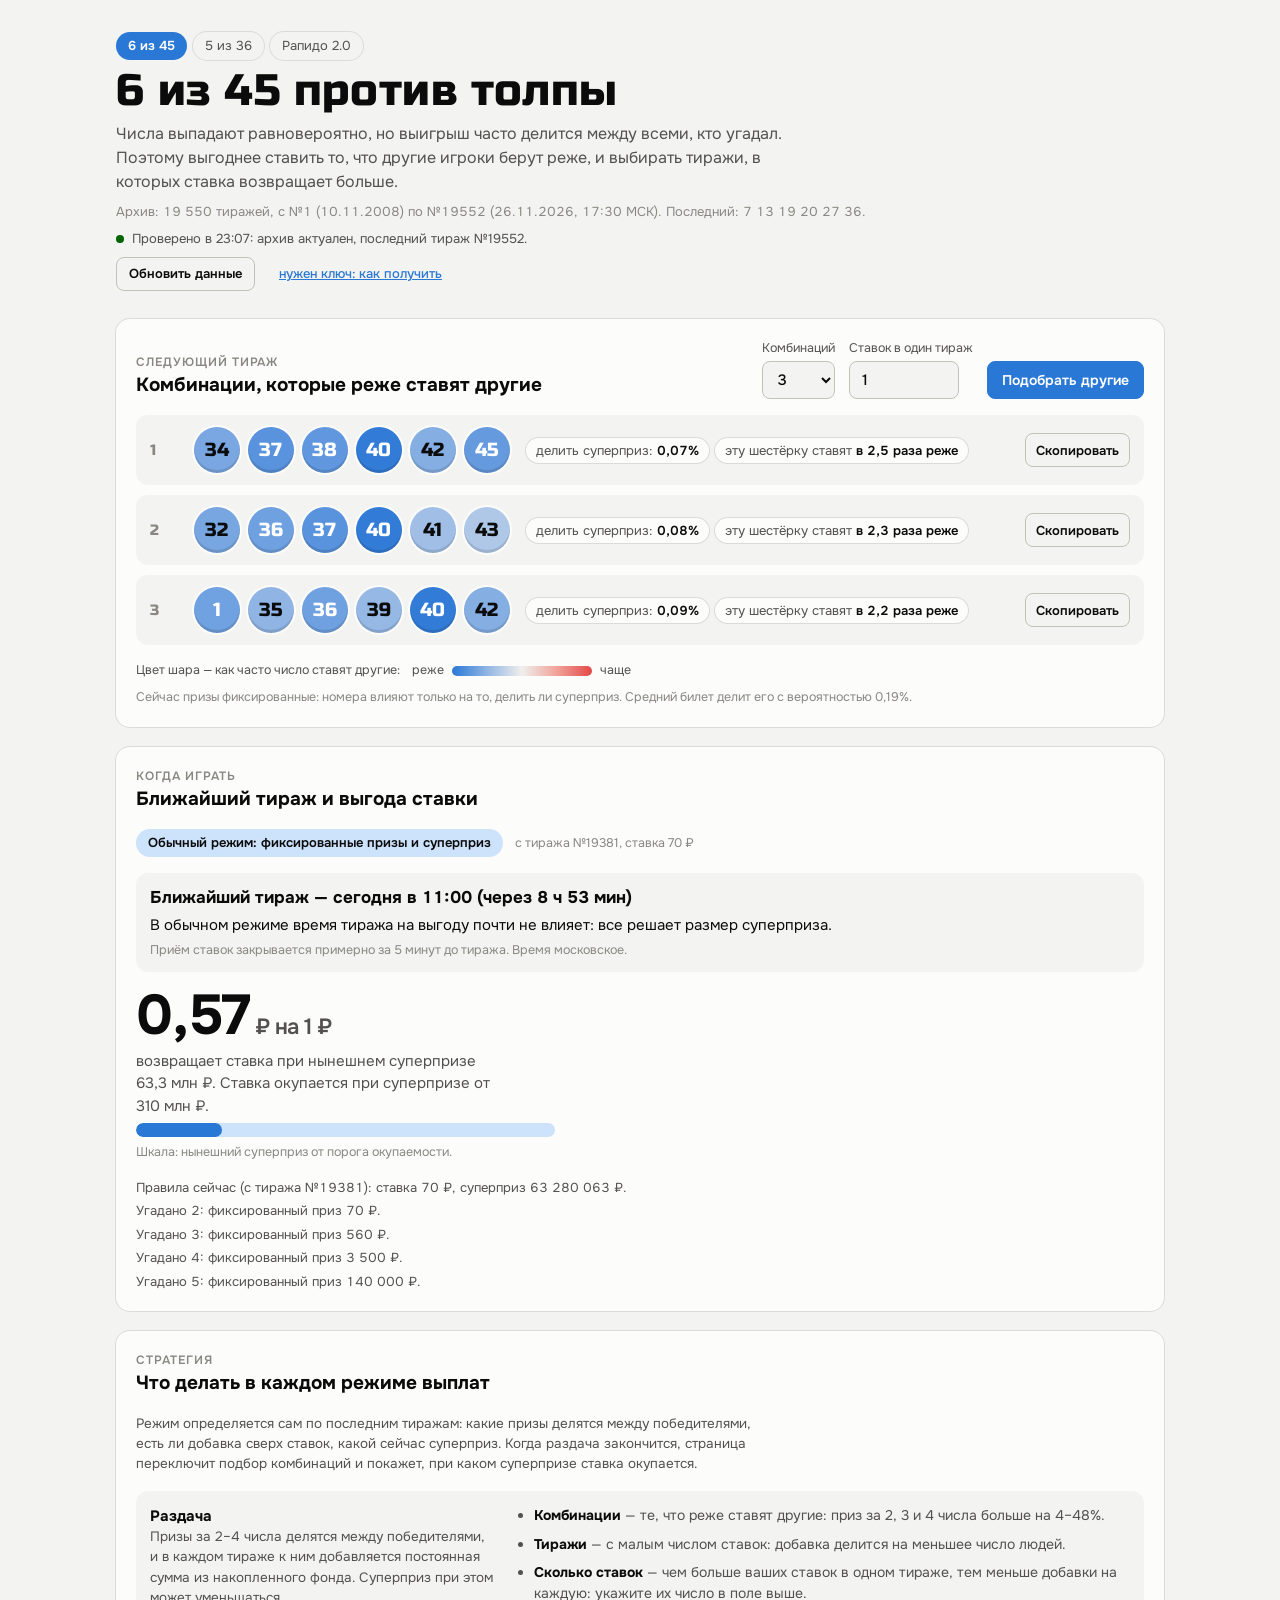
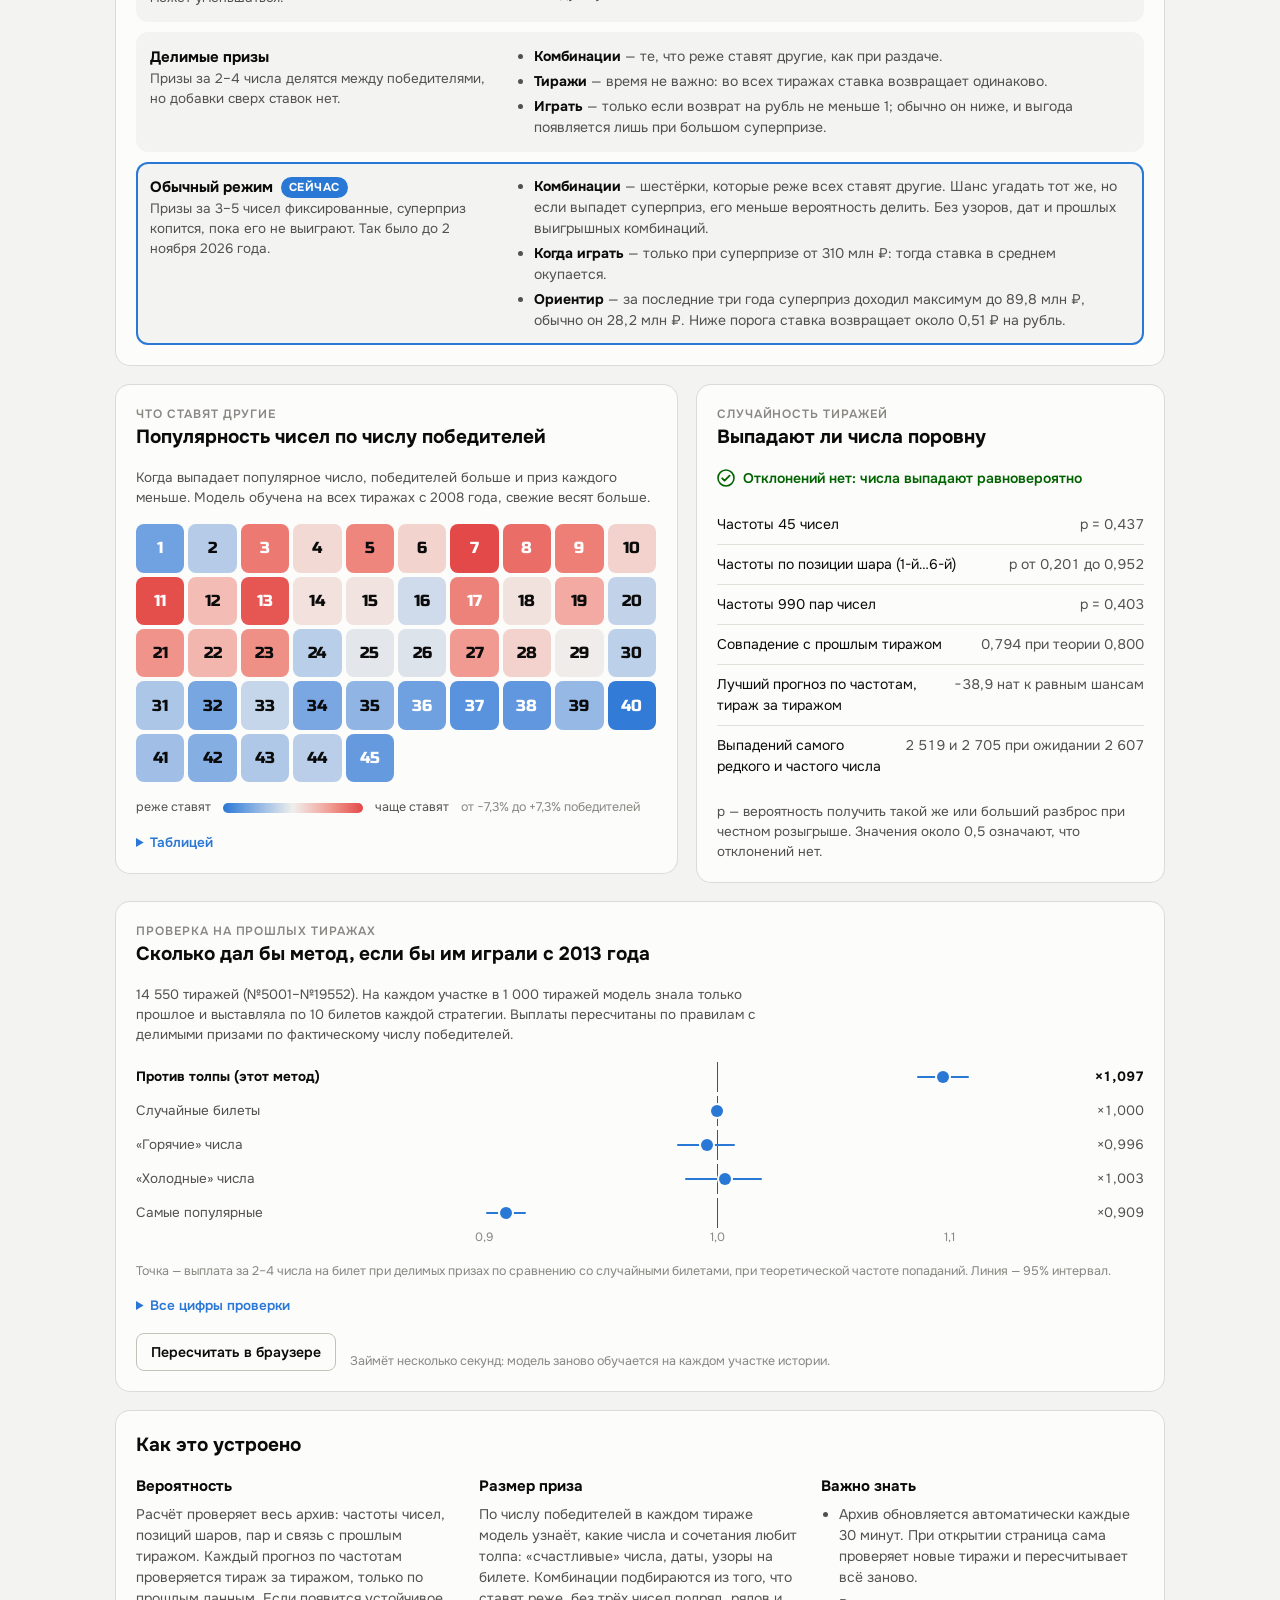
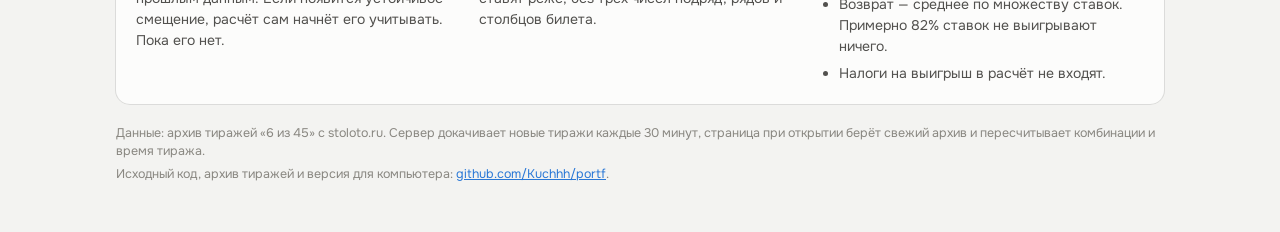
==== commit 1f84c9de: "Тиражи: 6 из 45 по №19552, 5 из 36 по №170609, Рапидо 2.0 по №189492" ====
--- a/index.html
+++ b/index.html
@@ -1021,7 +1021,7 @@
 <script>
 (function () {
   'use strict';
-  const INIT = {"status":{"count":19544,"first":{"n":1,"date":"2008-11-10 08:50"},"last":{"n":19546,"date":"2026-11-25 23:59","balls":[10,14,15,30,34,42]},"superprize":{"last":62257293,"max3y":89814980,"median1y":28163935}},"randomness":{"draws":19544,"freqP":0.44362244877674084,"minCount":2519,"maxCount":2705,"expected":2605.866666666667,"posP":[0.8908710271570036,0.25563426615976936,0.25607051051290186,0.8582827592172749,0.20370949739110542,0.9474992892537613],"pairsP":0.422804879609203,"overlapMean":0.7941462416210407,"overlapZ":-1.0426379223567586},"bias":{"passed":false,"best":{"hl":300,"a":4500,"score":-38.737683169902965}},"model":{"coefs":{"2":{"beta":[-0.02353655183946254,-0.00901764053044185,0.0312592999524602,0.0052487458331684006,0.024917640160583877,0.012155066293277516,0.04762324772976195,0.02481300079173784,0.01974374322057441,0.006613819393605712,0.04146537246240823,0.015971449861451312,0.03977326852828566,0.008713430524489573,0.004951944819055859,-0.008797809298190885,0.02315061774640376,0.010936518613432335,0.01682556745153004,-0.008488034238767185,0.017808881822896618,0.012176119065314756,0.02802563286845752,-0.006920570351358565,-0.001828528714046551,0.0015185661004810183,0.01350983077417093,0.008056472599067084,0.0027679092891806267,-0.018884337803324654,-0.011343819873084486,-0.026047463499833598,-0.01661522948218299,-0.026211275485451557,-0.023216527589540435,-0.029079377800168674,-0.03671451071053409,-0.032566770513544924,-0.018235336311851362,-0.03280274747171164,-0.014294292654958417,-0.022296163227228452,-0.010896108603028615,-0.012326440181331978,-0.027906609721953895],"theta":[0.002605545505312494,-0.0022757375091636907,-0.0003079757018261385,0.0008882281913316155],"mu":0.0014807740166401598},"3":{"beta":[-0.047655697317023946,-0.022413232630242082,0.05236050012662867,0.01054610399829369,0.04719827065912942,0.013092615576842378,0.06994761739955523,0.0572885529990186,0.05024966435788987,0.013638797471931417,0.06854608379482899,0.023046134707550885,0.06516843896841595,0.0066380342366145805,0.005473237112751503,-0.012003653321916148,0.04949285716870068,0.006223260829289625,0.031260802779476765,-0.017215784486652546,0.041686660768316605,0.02619695783325762,0.04304243123679582,-0.02012643671877794,-0.005308638455052878,-0.007138418173810168,0.038378359855998904,0.012967263626906115,0.0008448368471077546,-0.018942348251638014,-0.02475990568209491,-0.04481796428383069,-0.014805662103637615,-0.04318533182657431,-0.0353441258287409,-0.04832103253210648,-0.055234512819161787,-0.05208859978847433,-0.03284760404875578,-0.06806698551962234,-0.029206811003314202,-0.03925914616769552,-0.02387987142237851,-0.019907989587699106,-0.05075773038682412],"theta":[-0.016149214084455105,-0.0043792114379130895,0.008601507652650992,0.0035803705908887267],"mu":-0.001523051272053215},"4":{"beta":[-0.10081236144981698,-0.025105210517958214,0.09126181304027087,0.020490546849747483,0.06275079036044935,0.014661487891359229,0.10451851122758418,0.08728153301310171,0.07164704169616021,0.00208713810028892,0.09798301473786275,0.05085061537023428,0.08475298927842462,0.00852416250254293,0.033429940564097205,-0.004123708485781342,0.08335720009235557,0.003985953087975022,0.03994500011932961,-0.010981294819813506,0.0615807992675252,0.03526834058023155,0.05426903921324106,-0.02832790456163824,0.004502245282960131,0.007015202280154854,0.07334134776506569,0.02716937478428788,0.017200587294518142,-0.03862607707366123,-0.03960642583826533,-0.05288954953827162,0.011041129392391345,-0.058585871193191585,-0.0634210278876778,-0.08165371688595711,-0.09580915596648505,-0.057424396393576674,-0.04647245991030482,-0.08665213884497659,-0.07097905082056039,-0.06455707212513415,-0.05285197345333023,-0.06095922805611106,-0.10907717997142742],"theta":[-0.07690334975437337,-0.019900002655542606,0.015739916291229672,0.012154978150791397],"mu":0.029597163202124313}},"p":[0,0.022222222222222223,0.022222222222222223,0.022222222222222223,0.022222222222222223,0.022222222222222223,0.022222222222222223,0.022222222222222223,0.022222222222222223,0.022222222222222223,0.022222222222222223,0.022222222222222223,0.022222222222222223,0.022222222222222223,0.022222222222222223,0.022222222222222223,0.022222222222222223,0.022222222222222223,0.022222222222222223,0.022222222222222223,0.022222222222222223,0.022222222222222223,0.022222222222222223,0.022222222222222223,0.022222222222222223,0.022222222222222223,0.022222222222222223,0.022222222222222223,0.022222222222222223,0.022222222222222223,0.022222222222222223,0.022222222222222223,0.022222222222222223,0.022222222222222223,0.022222222222222223,0.022222222222222223,0.022222222222222223,0.022222222222222223,0.022222222222222223,0.022222222222222223,0.022222222222222223,0.022222222222222223,0.022222222222222223,0.022222222222222223,0.022222222222222223,0.022222222222222223],"recent":[[17,38,5,35,29,10],[42,3,15,5,8,25],[9,35,1,3,15,25],[6,33,44,38,20,10],[19,20,40,44,17,42],[23,11,16,19,30,10],[36,10,33,38,16,40],[28,37,4,39,25,13],[17,10,7,30,6,27],[41,28,30,21,35,19],[3,30,26,37,28,18],[29,24,17,42,19,36],[19,20,9,43,35,10],[6,22,45,13,3,38],[38,8,9,22,24,18],[9,35,25,26,8,20],[45,11,12,21,15,5],[40,21,19,38,10,3],[43,6,9,44,20,11],[23,2,10,28,35,4],[10,20,40,13,30,21],[45,10,33,8,41,42],[17,44,15,4,9,16],[18,1,12,35,9,44],[5,43,18,39,25,3],[15,23,27,13,12,24],[11,4,13,36,28,42],[42,38,2,29,8,24],[14,8,22,19,18,42],[34,43,14,45,24,25],[5,16,38,43,12,13],[36,5,6,30,38,12],[40,21,34,11,8,19],[38,8,43,12,45,19],[44,3,24,5,11,28],[10,31,26,9,41,36],[43,35,5,8,27,17],[38,19,42,43,5,2],[15,34,23,28,19,40],[23,7,5,35,21,1],[15,6,1,2,17,21],[6,22,45,23,5,15],[25,31,8,17,39,6],[8,2,26,30,1,11],[24,17,15,33,28,7],[40,25,5,27,21,28],[8,19,12,14,6,16],[7,4,9,41,44,1],[29,37,34,7,19,17],[15,14,30,42,34,10]],"info":{"startNumber":19381,"draws":166,"price":70,"superprize":62257293,"tiers":{"2":{"shared":false,"fixed":70,"perCol":17.641634748255893,"a":0,"b":17.641634748255893},"3":{"shared":false,"fixed":560,"perCol":14.521174489312182,"a":0,"b":14.521174489312182},"4":{"shared":false,"fixed":3500,"perCol":5.242703367799604,"a":0,"b":5.242703367799604},"5":{"shared":false,"fixed":140000,"perCol":4.403368711497579,"a":0,"b":4.403368711497579}},"slots":{"11:00":{"columns":52091,"draws":15},"12:30":{"columns":26404,"draws":15},"14:25":{"columns":31737,"draws":15},"14:40":{"columns":11141,"draws":15},"14:55":{"columns":11765,"draws":15},"17:30":{"columns":37172,"draws":15},"19:25":{"columns":31571,"draws":15},"19:40":{"columns":11319,"draws":15},"19:55":{"columns":12215,"draws":15},"23:00":{"columns":41022,"draws":15},"23:59":{"columns":15078,"draws":16}},"nMedian":15276,"endNumber":19546,"mode":"fixed","evRest":31.968192990597984,"breakEven":309771350},"prev":{"startNumber":19372,"draws":9,"price":70,"superprize":61821003,"tiers":{"3":{"shared":false,"fixed":2100,"perCol":43.77500443057598,"a":0,"b":43.77500443057598},"4":{"shared":false,"fixed":2800,"perCol":3.2969984189229966,"a":0,"b":3.2969984189229966},"5":{"shared":false,"fixed":100000,"perCol":2.1035517625653353,"a":0,"b":2.1035517625653353}},"slots":{"12:30":{"columns":19581,"draws":1},"14:25":{"columns":28364,"draws":1},"14:40":{"columns":5573,"draws":1},"14:55":{"columns":7487,"draws":1},"17:30":{"columns":32918,"draws":1},"19:25":{"columns":29574,"draws":1},"19:40":{"columns":6833,"draws":1},"19:55":{"columns":7888,"draws":1},"23:00":{"columns":36645,"draws":1}},"nMedian":19581,"endNumber":19380,"mode":"fixed","evRest":53.81912472099653,"breakEven":131794200.00000003}},"tickets":[{"C":[34,37,38,40,42,45],"mult":{"2":1.0423738070070918,"3":1.1463128130719986,"4":1.4009561200027552},"popRel":0.39904243266574707},{"C":[32,36,37,40,41,43],"mult":{"2":1.0353145701072723,"3":1.1305774768292647,"4":1.4116411551499741},"popRel":0.4423585291238274},{"C":[1,35,36,39,40,42],"mult":{"2":1.0348487270318052,"3":1.130183989858334,"4":1.397251254000395},"popRel":0.4602003628741846},{"C":[32,33,39,40,44,45],"mult":{"2":1.031375526728581,"3":1.1168292766273007,"4":1.3787046121402868},"popRel":0.4619324846738617},{"C":[1,35,37,38,43,44],"mult":{"2":1.0324224362247503,"3":1.110922689540323,"4":1.37339407030756},"popRel":0.5070141534880045},{"C":[30,36,38,41,44,45],"mult":{"2":1.0319477573507339,"3":1.1030755302699042,"4":1.3497487365778285},"popRel":0.49492999983925823},{"C":[1,2,30,32,38,40],"mult":{"2":1.033543824708404,"3":1.1137051989356712,"4":1.266321116421285},"popRel":0.5133004581944307},{"C":[1,2,20,34,36,37],"mult":{"2":1.0309591043348754,"3":1.1109867895937717,"4":1.3280784936047136},"popRel":0.5139333193974323},{"C":[31,32,35,42,43,45],"mult":{"2":1.0286878579215282,"3":1.1033268661826883,"4":1.3496669169577602},"popRel":0.5106922021091064},{"C":[20,24,25,32,37,38],"mult":{"2":1.0265275816454262,"3":1.0954696961507024,"4":1.2485665318614976},"popRel":0.5238429590006919}],"backtest":{"from":5001,"to":19546,"draws":14544,"k":10,"block":1000,"strategies":{"anti":{"hitRate":[0.15358223322332235,0.023253575357535753,0.001437018701870187,0.000034378437843784377],"prize":[1.0376049168531074,1.1444720020984318,1.444869839800227],"size":56.228150834538084,"sizeRatio":1.097445776441901,"sizeCI":[1.086097201072126,1.1089584293365655],"sim":57.564995691723865,"simRatio":1.149213556185928,"simCI":[1.0991977120568444,1.209076248082026],"real":24.724470572057207,"realRatio":1.1313507236418405,"realCI":[1.0116332711555047,1.2768035803867854]},"random":{"hitRate":[0.15083195819581957,0.022002200220022004,0.0012788778877887788,0.000020627062706270627],"prize":[1.0046533317011268,1.0179088755638632,1.117753300404765],"size":51.23547061872976,"sizeRatio":1,"sizeCI":[1,1],"sim":50.0907732787052,"simRatio":1,"simCI":[1,1],"real":21.853939768976897,"realRatio":1,"realCI":[1,1]},"popular":{"hitRate":[0.1489136413641364,0.022077832783278326,0.0013476347634763476,0.000013751375137513751],"prize":[0.9721510500830073,0.9086939474794292,0.799108805641343],"size":46.59788808111078,"sizeRatio":0.9094849235965903,"sizeCI":[0.9010272847255775,0.9185753083500735],"sim":45.75926128895234,"simRatio":0.9135267494144617,"simCI":[0.880061501866069,0.9483622296730112],"real":22.193282453245324,"realRatio":1.0155277578256232,"realCI":[0.9573357499636136,1.0808522777451983]},"hot":{"hitRate":[0.15092821782178217,0.023576732673267327,0.001602035203520352,0.000027502750275027502],"prize":[1.00544388500179,1.0222723151084157,1.0677538421191515],"size":51.03024841800778,"sizeRatio":0.9959945288245883,"sizeCI":[0.983198944705434,1.0083677181377746],"sim":52.76526574638325,"simRatio":1.0533929163520228,"simCI":[1.0131381406607085,1.0901843223144299],"real":23.6631600660066,"realRatio":1.0827869169657918,"realCI":[1.0057629263425976,1.1848441310160114]},"cold":{"hitRate":[0.15129950495049505,0.02216034103410341,0.0012101210121012102,0.000020627062706270627],"prize":[1.0066573786204436,1.029456072312373,1.1062514725391546],"size":51.41539479402225,"sizeRatio":1.0035117111860141,"sizeCI":[0.9866783110570446,1.019523534425049],"sim":51.1453854416941,"simRatio":1.0210540204105263,"simCI":[0.9727872332752415,1.0808434455036375],"real":23.735629812981298,"realRatio":1.086103012266721,"realCI":[0.9984397312027976,1.190496753107431]}},"theory":[0.15147402229081186,0.02244059589493509,0.0013646308314487555,0.00002872907013576327]},"built":"2026-11-25 23:17"};
+  const INIT = {"status":{"count":19550,"first":{"n":1,"date":"2008-11-10 08:50"},"last":{"n":19552,"date":"2026-11-26 17:30","balls":[7,13,19,20,27,36]},"superprize":{"last":63280063,"max3y":89814980,"median1y":28212319}},"randomness":{"draws":19550,"freqP":0.4365932513556954,"minCount":2519,"maxCount":2705,"expected":2606.6666666666665,"posP":[0.8923659863899915,0.24923211380674115,0.2523902178803241,0.8571757098784548,0.20068772301231977,0.952454129335115],"pairsP":0.40331851703888316,"overlapMean":0.7940559619417873,"overlapZ":-1.0589542723682244},"bias":{"passed":false,"best":{"hl":300,"a":4500,"score":-38.94530025694828}},"model":{"coefs":{"2":{"beta":[-0.02379700663355525,-0.009253779637515735,0.03128911057687868,0.005360054957969267,0.024950724498384768,0.01218947268359324,0.04775327243085972,0.02489360243431658,0.019788446334599134,0.0065700603006579195,0.04148051545772463,0.015994712374553938,0.03980576467558165,0.008692254499856864,0.00500252790544486,-0.008756411959099934,0.02311491683612169,0.010982250210665049,0.016932850757873142,-0.00835387135120264,0.01788474057554242,0.012220340409270298,0.028073090515881957,-0.00688742653249076,-0.0019784578345098994,0.0014873777233462054,0.013680449435355267,0.008022646027943333,0.002609217794744685,-0.01883502036675829,-0.011360814754926446,-0.026135529395068455,-0.01663898110288097,-0.02615663101926674,-0.02314935363008906,-0.02914759807493632,-0.036683458908915244,-0.032597436102572735,-0.0182685314983024,-0.032782867517730185,-0.014427991066600728,-0.022360262994330516,-0.010961075836970337,-0.012364438192531411,-0.027881455006853798],"theta":[0.00256410405732314,-0.002301941751068802,-0.00032780280491564144,0.0008974878536836295],"mu":0.001564008085173313},"3":{"beta":[-0.04692817566632953,-0.021770205949572265,0.052195703225478715,0.01020278414478486,0.04705039773230635,0.012996372164633391,0.07030291494447422,0.057073969709958136,0.05014920474016457,0.01315330623703543,0.06851285869790097,0.022962044590997207,0.06556955757254523,0.006648544370878377,0.005345862404651096,-0.012140438739644537,0.049017715609628636,0.006128482376873974,0.03161906312616552,-0.01688783694480632,0.041446580520741114,0.02605236377502891,0.04291973725153597,-0.020245230476866535,-0.004730862516245574,-0.007096386936751385,0.038562312240134934,0.013114607723456314,0.001458115903998896,-0.01905161411503373,-0.025211161581251085,-0.044339540052687136,-0.015277112763945036,-0.043295420954811814,-0.035469108399004606,-0.047359868059225235,-0.05533125840084435,-0.0525567321677488,-0.03337141083332145,-0.06821203609999989,-0.02912937186074246,-0.03933092821013767,-0.023979882029751397,-0.019911290193708766,-0.050856626110400927],"theta":[-0.015893644405202603,-0.004538165884543858,0.008673558447035599,0.003603157823919609],"mu":-0.0012654821969133887},"4":{"beta":[-0.09970137203683244,-0.024081078142068012,0.09124212765221355,0.020156985889649114,0.06270184353586175,0.014629585725775012,0.10441611502175181,0.08696620172411783,0.07163311528297005,0.0018444818824761484,0.09803110559746622,0.05083000422973611,0.08475671162511972,0.008147662039708903,0.03339826392485165,-0.0041551816093836425,0.0831269088794671,0.003965430182657666,0.03985214902904339,-0.011092551532267656,0.061310802898640944,0.03525444134215552,0.054257979632854905,-0.028322052568279358,0.005496211904147599,0.006676162757665543,0.07294658830077765,0.026832382921467203,0.01820975438518659,-0.03865017754897288,-0.03984336399968995,-0.05216172940487274,0.010822365306489414,-0.05931687877083219,-0.06346497347703814,-0.08073056534713419,-0.0958121396468957,-0.057651930296201824,-0.046747471069760495,-0.08668775489975157,-0.07130499411096465,-0.06451869290082753,-0.05280871382111838,-0.0613402466037084,-0.10911351388531701],"theta":[-0.07661150260965842,-0.020000999846085922,0.015672487250894263,0.012145118830732719],"mu":0.029785013573605138}},"p":[0,0.022222222222222223,0.022222222222222223,0.022222222222222223,0.022222222222222223,0.022222222222222223,0.022222222222222223,0.022222222222222223,0.022222222222222223,0.022222222222222223,0.022222222222222223,0.022222222222222223,0.022222222222222223,0.022222222222222223,0.022222222222222223,0.022222222222222223,0.022222222222222223,0.022222222222222223,0.022222222222222223,0.022222222222222223,0.022222222222222223,0.022222222222222223,0.022222222222222223,0.022222222222222223,0.022222222222222223,0.022222222222222223,0.022222222222222223,0.022222222222222223,0.022222222222222223,0.022222222222222223,0.022222222222222223,0.022222222222222223,0.022222222222222223,0.022222222222222223,0.022222222222222223,0.022222222222222223,0.022222222222222223,0.022222222222222223,0.022222222222222223,0.022222222222222223,0.022222222222222223,0.022222222222222223,0.022222222222222223,0.022222222222222223,0.022222222222222223,0.022222222222222223],"recent":[[36,10,33,38,16,40],[28,37,4,39,25,13],[17,10,7,30,6,27],[41,28,30,21,35,19],[3,30,26,37,28,18],[29,24,17,42,19,36],[19,20,9,43,35,10],[6,22,45,13,3,38],[38,8,9,22,24,18],[9,35,25,26,8,20],[45,11,12,21,15,5],[40,21,19,38,10,3],[43,6,9,44,20,11],[23,2,10,28,35,4],[10,20,40,13,30,21],[45,10,33,8,41,42],[17,44,15,4,9,16],[18,1,12,35,9,44],[5,43,18,39,25,3],[15,23,27,13,12,24],[11,4,13,36,28,42],[42,38,2,29,8,24],[14,8,22,19,18,42],[34,43,14,45,24,25],[5,16,38,43,12,13],[36,5,6,30,38,12],[40,21,34,11,8,19],[38,8,43,12,45,19],[44,3,24,5,11,28],[10,31,26,9,41,36],[43,35,5,8,27,17],[38,19,42,43,5,2],[15,34,23,28,19,40],[23,7,5,35,21,1],[15,6,1,2,17,21],[6,22,45,23,5,15],[25,31,8,17,39,6],[8,2,26,30,1,11],[24,17,15,33,28,7],[40,25,5,27,21,28],[8,19,12,14,6,16],[7,4,9,41,44,1],[29,37,34,7,19,17],[15,14,30,42,34,10],[32,8,21,27,34,4],[1,32,25,36,29,2],[14,26,41,44,34,28],[41,2,13,1,43,42],[31,38,17,10,33,39],[7,36,20,13,27,19]],"info":{"startNumber":19381,"draws":172,"price":70,"superprize":63280063,"tiers":{"2":{"shared":false,"fixed":70,"perCol":17.385116967637522,"a":0,"b":17.385116967637522},"3":{"shared":false,"fixed":560,"perCol":14.447652780300574,"a":0,"b":14.447652780300574},"4":{"shared":false,"fixed":3500,"perCol":5.209490313781241,"a":0,"b":5.209490313781241},"5":{"shared":false,"fixed":140000,"perCol":4.417262670174168,"a":0,"b":4.417262670174168}},"slots":{"11:00":{"columns":52091,"draws":16},"12:30":{"columns":26404,"draws":16},"14:25":{"columns":31737,"draws":16},"14:40":{"columns":11141,"draws":16},"14:55":{"columns":11765,"draws":16},"17:30":{"columns":36731,"draws":16},"19:25":{"columns":31571,"draws":15},"19:40":{"columns":11319,"draws":15},"19:55":{"columns":12215,"draws":15},"23:00":{"columns":41022,"draws":15},"23:59":{"columns":15078,"draws":16}},"nMedian":15276,"endNumber":19552,"mode":"fixed","evRest":31.968192990597984,"breakEven":309771350},"prev":{"startNumber":19372,"draws":9,"price":70,"superprize":61821003,"tiers":{"3":{"shared":false,"fixed":2100,"perCol":43.77500443057598,"a":0,"b":43.77500443057598},"4":{"shared":false,"fixed":2800,"perCol":3.2969984189229966,"a":0,"b":3.2969984189229966},"5":{"shared":false,"fixed":100000,"perCol":2.1035517625653353,"a":0,"b":2.1035517625653353}},"slots":{"12:30":{"columns":19581,"draws":1},"14:25":{"columns":28364,"draws":1},"14:40":{"columns":5573,"draws":1},"14:55":{"columns":7487,"draws":1},"17:30":{"columns":32918,"draws":1},"19:25":{"columns":29574,"draws":1},"19:40":{"columns":6833,"draws":1},"19:55":{"columns":7888,"draws":1},"23:00":{"columns":36645,"draws":1}},"nMedian":19581,"endNumber":19380,"mode":"fixed","evRest":53.81912472099653,"breakEven":131794200.00000003}},"tickets":[{"C":[34,37,38,40,42,45],"mult":{"2":1.0423699517860292,"3":1.1469260756020505,"4":1.4019138917307532},"popRel":0.3977959408027741},{"C":[32,36,37,40,41,43],"mult":{"2":1.0353936433094963,"3":1.1300816311364292,"4":1.4104407264626562},"popRel":0.4419822422241783},{"C":[1,35,36,39,40,42],"mult":{"2":1.0349336176473005,"3":1.129788487252226,"4":1.395608739186579},"popRel":0.4600708946013052},{"C":[32,33,39,40,44,45],"mult":{"2":1.0314187076254548,"3":1.1172004523460768,"4":1.3786738612952831},"popRel":0.46074157794760934},{"C":[30,31,36,42,43,45],"mult":{"2":1.0283211193366868,"3":1.1003311743962996,"4":1.3626028588117358},"popRel":0.5074115212615522},{"C":[1,2,33,36,37,45],"mult":{"2":1.0333999434999093,"3":1.1125623397093172,"4":1.3480583395076362},"popRel":0.5003248162911209},{"C":[1,16,32,37,38,44],"mult":{"2":1.0327704314086914,"3":1.1060128496878232,"4":1.2809823672642848},"popRel":0.5246561885524059},{"C":[1,32,34,35,43,45],"mult":{"2":1.0323552219499637,"3":1.111177788003742,"4":1.3338537350430812},"popRel":0.5139343179119964},{"C":[1,30,33,38,40,41],"mult":{"2":1.0326938317221217,"3":1.1039309689333467,"4":1.2586918121146233},"popRel":0.5230232492933339},{"C":[31,34,35,40,41,44],"mult":{"2":1.0282363989368184,"3":1.1032461636090263,"4":1.3378332377955522},"popRel":0.5263287215345239}],"backtest":{"from":5001,"to":19552,"draws":14550,"k":10,"block":1000,"strategies":{"anti":{"hitRate":[0.15359450171821307,0.023257731958762885,0.0014364261168384879,0.00003436426116838488],"prize":[1.0376226377829578,1.1444119819141305,1.444869839800227],"size":56.22762383490618,"sizeRatio":1.0971051959231788,"sizeCI":[1.0858836229629876,1.10839232331796],"sim":57.567087333282764,"simRatio":1.1482643167022095,"simCI":[1.097846294899794,1.2080242207949379],"real":24.727264604810998,"realRatio":1.1304764361598674,"realCI":[1.0104227051467227,1.2753793013418697]},"random":{"hitRate":[0.1508316151202749,0.021993127147766325,0.0012852233676975944,0.000020618556701030927],"prize":[1.0046730998788158,1.0179088755638632,1.1202324880611316],"size":51.25089557851601,"sizeRatio":1,"sizeCI":[1,1],"sim":50.134003552957395,"simRatio":1,"simCI":[1,1],"real":21.87331271477663,"realRatio":1,"realCI":[1,1]},"popular":{"hitRate":[0.14887972508591066,0.022075601374570448,0.0013470790378006872,0.000013745704467353951],"prize":[0.9721492072576778,0.9086510415533982,0.799108805641343],"size":46.5971157099704,"sizeRatio":0.9091961259210378,"sizeCI":[0.9008739080715917,0.9179388833641791],"sim":45.74716065398097,"simRatio":0.9124976545241887,"simCI":[0.8779232704343176,0.9483622296730112],"real":22.18990378006873,"realRatio":1.01447385082545,"realCI":[0.9562785462713431,1.0802740366184882]},"hot":{"hitRate":[0.15090034364261168,0.02356701030927835,0.0016013745704467354,0.000027491408934707902],"prize":[1.0054592446166646,1.0222723151084157,1.0677538421191515],"size":51.03066720288404,"sizeRatio":0.9957029360531938,"sizeCI":[0.9828852260379846,1.0076113608107793],"sim":52.746875949867764,"simRatio":1.0521177686148753,"simCI":[1.0123810095482062,1.0892035358201058],"real":23.655807560137458,"realRatio":1.0814917643524866,"realCI":[1.0034813873426993,1.1839552711006338]},"cold":{"hitRate":[0.15127835051546393,0.022151202749140893,0.0012096219931271477,0.000020618556701030927],"prize":[1.0066945254561857,1.029456072312373,1.1062514725391546],"size":51.41640761453478,"sizeRatio":1.0032294467082086,"sizeCI":[0.9863990196590272,1.0192745147012086],"sim":51.129915866812595,"simRatio":1.0198650066476977,"simCI":[0.9687919070753143,1.079488818398228],"real":23.72872852233677,"realRatio":1.0848255511981366,"realCI":[0.9973749610009575,1.18704237302995]}},"theory":[0.15147402229081186,0.02244059589493509,0.0013646308314487555,0.00002872907013576327]},"built":"2026-11-26 15:44"};
   const L = window.Lotto;
   const $ = (id) => document.getElementById(id);
   const nf0 = new Intl.NumberFormat('ru-RU', { maximumFractionDigits: 0 });
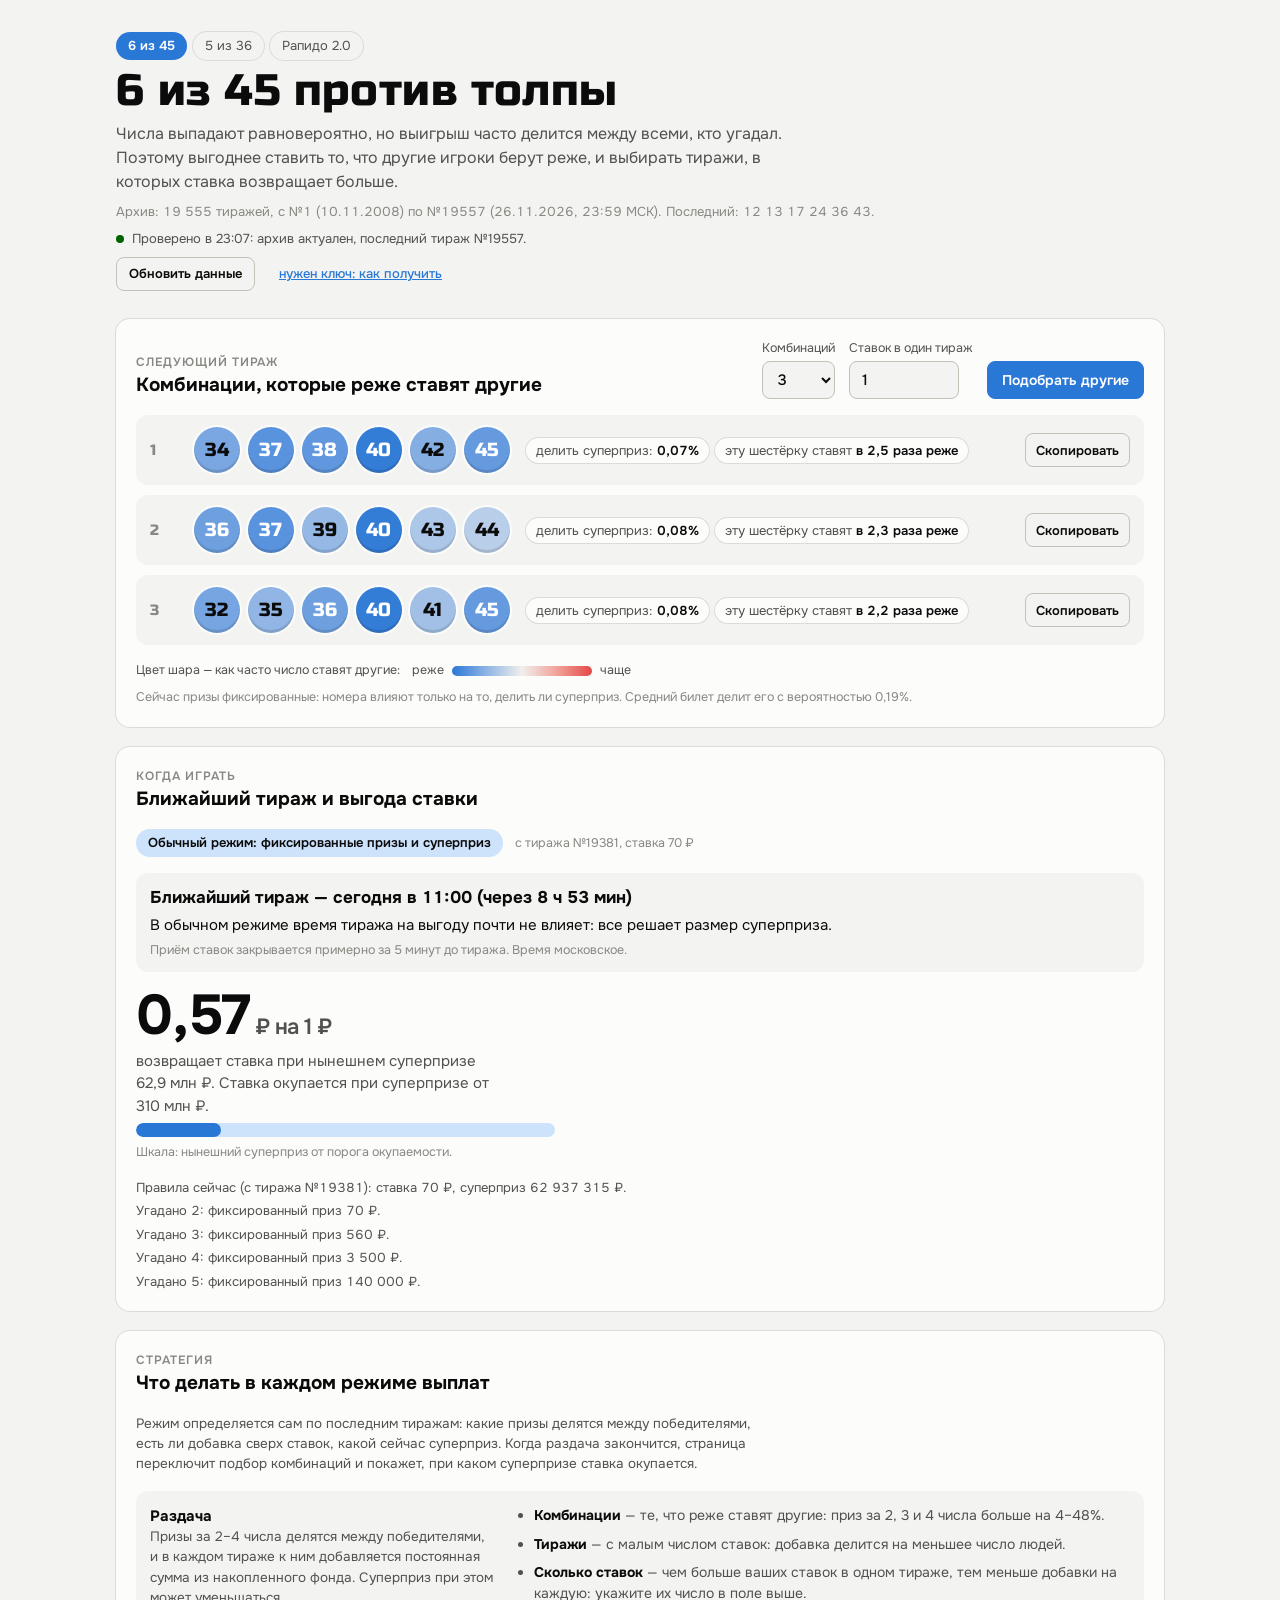
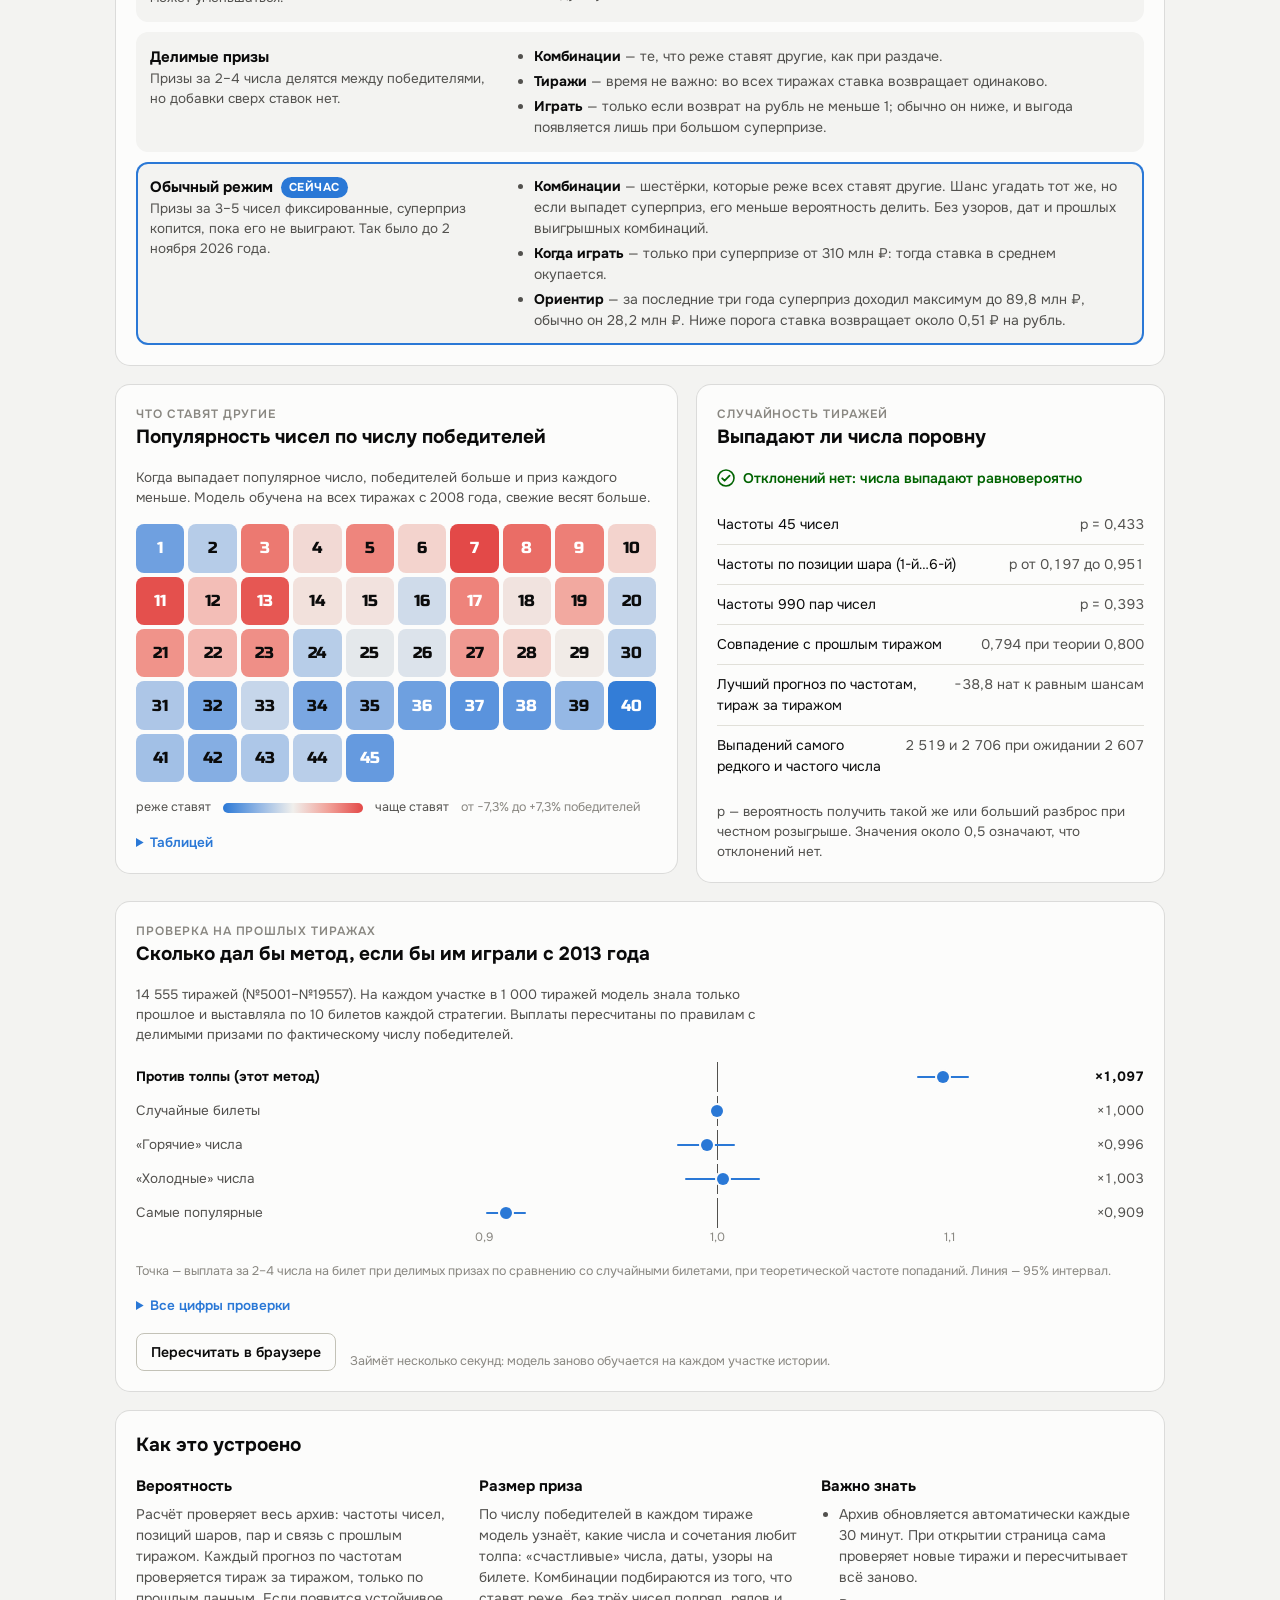
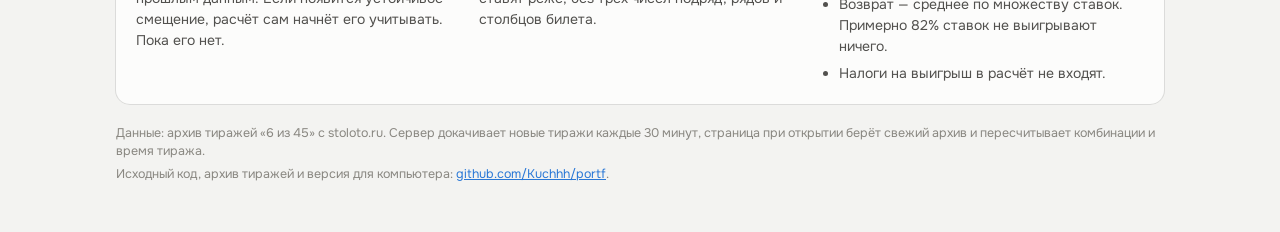
==== commit 0b607d7c: "Тиражи: 6 из 45 по №19557, 5 из 36 по №170629, Рапидо 2.0 по №189509" ====
--- a/index.html
+++ b/index.html
@@ -1021,7 +1021,7 @@
 <script>
 (function () {
   'use strict';
-  const INIT = {"status":{"count":19550,"first":{"n":1,"date":"2008-11-10 08:50"},"last":{"n":19552,"date":"2026-11-26 17:30","balls":[7,13,19,20,27,36]},"superprize":{"last":63280063,"max3y":89814980,"median1y":28212319}},"randomness":{"draws":19550,"freqP":0.4365932513556954,"minCount":2519,"maxCount":2705,"expected":2606.6666666666665,"posP":[0.8923659863899915,0.24923211380674115,0.2523902178803241,0.8571757098784548,0.20068772301231977,0.952454129335115],"pairsP":0.40331851703888316,"overlapMean":0.7940559619417873,"overlapZ":-1.0589542723682244},"bias":{"passed":false,"best":{"hl":300,"a":4500,"score":-38.94530025694828}},"model":{"coefs":{"2":{"beta":[-0.02379700663355525,-0.009253779637515735,0.03128911057687868,0.005360054957969267,0.024950724498384768,0.01218947268359324,0.04775327243085972,0.02489360243431658,0.019788446334599134,0.0065700603006579195,0.04148051545772463,0.015994712374553938,0.03980576467558165,0.008692254499856864,0.00500252790544486,-0.008756411959099934,0.02311491683612169,0.010982250210665049,0.016932850757873142,-0.00835387135120264,0.01788474057554242,0.012220340409270298,0.028073090515881957,-0.00688742653249076,-0.0019784578345098994,0.0014873777233462054,0.013680449435355267,0.008022646027943333,0.002609217794744685,-0.01883502036675829,-0.011360814754926446,-0.026135529395068455,-0.01663898110288097,-0.02615663101926674,-0.02314935363008906,-0.02914759807493632,-0.036683458908915244,-0.032597436102572735,-0.0182685314983024,-0.032782867517730185,-0.014427991066600728,-0.022360262994330516,-0.010961075836970337,-0.012364438192531411,-0.027881455006853798],"theta":[0.00256410405732314,-0.002301941751068802,-0.00032780280491564144,0.0008974878536836295],"mu":0.001564008085173313},"3":{"beta":[-0.04692817566632953,-0.021770205949572265,0.052195703225478715,0.01020278414478486,0.04705039773230635,0.012996372164633391,0.07030291494447422,0.057073969709958136,0.05014920474016457,0.01315330623703543,0.06851285869790097,0.022962044590997207,0.06556955757254523,0.006648544370878377,0.005345862404651096,-0.012140438739644537,0.049017715609628636,0.006128482376873974,0.03161906312616552,-0.01688783694480632,0.041446580520741114,0.02605236377502891,0.04291973725153597,-0.020245230476866535,-0.004730862516245574,-0.007096386936751385,0.038562312240134934,0.013114607723456314,0.001458115903998896,-0.01905161411503373,-0.025211161581251085,-0.044339540052687136,-0.015277112763945036,-0.043295420954811814,-0.035469108399004606,-0.047359868059225235,-0.05533125840084435,-0.0525567321677488,-0.03337141083332145,-0.06821203609999989,-0.02912937186074246,-0.03933092821013767,-0.023979882029751397,-0.019911290193708766,-0.050856626110400927],"theta":[-0.015893644405202603,-0.004538165884543858,0.008673558447035599,0.003603157823919609],"mu":-0.0012654821969133887},"4":{"beta":[-0.09970137203683244,-0.024081078142068012,0.09124212765221355,0.020156985889649114,0.06270184353586175,0.014629585725775012,0.10441611502175181,0.08696620172411783,0.07163311528297005,0.0018444818824761484,0.09803110559746622,0.05083000422973611,0.08475671162511972,0.008147662039708903,0.03339826392485165,-0.0041551816093836425,0.0831269088794671,0.003965430182657666,0.03985214902904339,-0.011092551532267656,0.061310802898640944,0.03525444134215552,0.054257979632854905,-0.028322052568279358,0.005496211904147599,0.006676162757665543,0.07294658830077765,0.026832382921467203,0.01820975438518659,-0.03865017754897288,-0.03984336399968995,-0.05216172940487274,0.010822365306489414,-0.05931687877083219,-0.06346497347703814,-0.08073056534713419,-0.0958121396468957,-0.057651930296201824,-0.046747471069760495,-0.08668775489975157,-0.07130499411096465,-0.06451869290082753,-0.05280871382111838,-0.0613402466037084,-0.10911351388531701],"theta":[-0.07661150260965842,-0.020000999846085922,0.015672487250894263,0.012145118830732719],"mu":0.029785013573605138}},"p":[0,0.022222222222222223,0.022222222222222223,0.022222222222222223,0.022222222222222223,0.022222222222222223,0.022222222222222223,0.022222222222222223,0.022222222222222223,0.022222222222222223,0.022222222222222223,0.022222222222222223,0.022222222222222223,0.022222222222222223,0.022222222222222223,0.022222222222222223,0.022222222222222223,0.022222222222222223,0.022222222222222223,0.022222222222222223,0.022222222222222223,0.022222222222222223,0.022222222222222223,0.022222222222222223,0.022222222222222223,0.022222222222222223,0.022222222222222223,0.022222222222222223,0.022222222222222223,0.022222222222222223,0.022222222222222223,0.022222222222222223,0.022222222222222223,0.022222222222222223,0.022222222222222223,0.022222222222222223,0.022222222222222223,0.022222222222222223,0.022222222222222223,0.022222222222222223,0.022222222222222223,0.022222222222222223,0.022222222222222223,0.022222222222222223,0.022222222222222223,0.022222222222222223],"recent":[[36,10,33,38,16,40],[28,37,4,39,25,13],[17,10,7,30,6,27],[41,28,30,21,35,19],[3,30,26,37,28,18],[29,24,17,42,19,36],[19,20,9,43,35,10],[6,22,45,13,3,38],[38,8,9,22,24,18],[9,35,25,26,8,20],[45,11,12,21,15,5],[40,21,19,38,10,3],[43,6,9,44,20,11],[23,2,10,28,35,4],[10,20,40,13,30,21],[45,10,33,8,41,42],[17,44,15,4,9,16],[18,1,12,35,9,44],[5,43,18,39,25,3],[15,23,27,13,12,24],[11,4,13,36,28,42],[42,38,2,29,8,24],[14,8,22,19,18,42],[34,43,14,45,24,25],[5,16,38,43,12,13],[36,5,6,30,38,12],[40,21,34,11,8,19],[38,8,43,12,45,19],[44,3,24,5,11,28],[10,31,26,9,41,36],[43,35,5,8,27,17],[38,19,42,43,5,2],[15,34,23,28,19,40],[23,7,5,35,21,1],[15,6,1,2,17,21],[6,22,45,23,5,15],[25,31,8,17,39,6],[8,2,26,30,1,11],[24,17,15,33,28,7],[40,25,5,27,21,28],[8,19,12,14,6,16],[7,4,9,41,44,1],[29,37,34,7,19,17],[15,14,30,42,34,10],[32,8,21,27,34,4],[1,32,25,36,29,2],[14,26,41,44,34,28],[41,2,13,1,43,42],[31,38,17,10,33,39],[7,36,20,13,27,19]],"info":{"startNumber":19381,"draws":172,"price":70,"superprize":63280063,"tiers":{"2":{"shared":false,"fixed":70,"perCol":17.385116967637522,"a":0,"b":17.385116967637522},"3":{"shared":false,"fixed":560,"perCol":14.447652780300574,"a":0,"b":14.447652780300574},"4":{"shared":false,"fixed":3500,"perCol":5.209490313781241,"a":0,"b":5.209490313781241},"5":{"shared":false,"fixed":140000,"perCol":4.417262670174168,"a":0,"b":4.417262670174168}},"slots":{"11:00":{"columns":52091,"draws":16},"12:30":{"columns":26404,"draws":16},"14:25":{"columns":31737,"draws":16},"14:40":{"columns":11141,"draws":16},"14:55":{"columns":11765,"draws":16},"17:30":{"columns":36731,"draws":16},"19:25":{"columns":31571,"draws":15},"19:40":{"columns":11319,"draws":15},"19:55":{"columns":12215,"draws":15},"23:00":{"columns":41022,"draws":15},"23:59":{"columns":15078,"draws":16}},"nMedian":15276,"endNumber":19552,"mode":"fixed","evRest":31.968192990597984,"breakEven":309771350},"prev":{"startNumber":19372,"draws":9,"price":70,"superprize":61821003,"tiers":{"3":{"shared":false,"fixed":2100,"perCol":43.77500443057598,"a":0,"b":43.77500443057598},"4":{"shared":false,"fixed":2800,"perCol":3.2969984189229966,"a":0,"b":3.2969984189229966},"5":{"shared":false,"fixed":100000,"perCol":2.1035517625653353,"a":0,"b":2.1035517625653353}},"slots":{"12:30":{"columns":19581,"draws":1},"14:25":{"columns":28364,"draws":1},"14:40":{"columns":5573,"draws":1},"14:55":{"columns":7487,"draws":1},"17:30":{"columns":32918,"draws":1},"19:25":{"columns":29574,"draws":1},"19:40":{"columns":6833,"draws":1},"19:55":{"columns":7888,"draws":1},"23:00":{"columns":36645,"draws":1}},"nMedian":19581,"endNumber":19380,"mode":"fixed","evRest":53.81912472099653,"breakEven":131794200.00000003}},"tickets":[{"C":[34,37,38,40,42,45],"mult":{"2":1.0423699517860292,"3":1.1469260756020505,"4":1.4019138917307532},"popRel":0.3977959408027741},{"C":[32,36,37,40,41,43],"mult":{"2":1.0353936433094963,"3":1.1300816311364292,"4":1.4104407264626562},"popRel":0.4419822422241783},{"C":[1,35,36,39,40,42],"mult":{"2":1.0349336176473005,"3":1.129788487252226,"4":1.395608739186579},"popRel":0.4600708946013052},{"C":[32,33,39,40,44,45],"mult":{"2":1.0314187076254548,"3":1.1172004523460768,"4":1.3786738612952831},"popRel":0.46074157794760934},{"C":[30,31,36,42,43,45],"mult":{"2":1.0283211193366868,"3":1.1003311743962996,"4":1.3626028588117358},"popRel":0.5074115212615522},{"C":[1,2,33,36,37,45],"mult":{"2":1.0333999434999093,"3":1.1125623397093172,"4":1.3480583395076362},"popRel":0.5003248162911209},{"C":[1,16,32,37,38,44],"mult":{"2":1.0327704314086914,"3":1.1060128496878232,"4":1.2809823672642848},"popRel":0.5246561885524059},{"C":[1,32,34,35,43,45],"mult":{"2":1.0323552219499637,"3":1.111177788003742,"4":1.3338537350430812},"popRel":0.5139343179119964},{"C":[1,30,33,38,40,41],"mult":{"2":1.0326938317221217,"3":1.1039309689333467,"4":1.2586918121146233},"popRel":0.5230232492933339},{"C":[31,34,35,40,41,44],"mult":{"2":1.0282363989368184,"3":1.1032461636090263,"4":1.3378332377955522},"popRel":0.5263287215345239}],"backtest":{"from":5001,"to":19552,"draws":14550,"k":10,"block":1000,"strategies":{"anti":{"hitRate":[0.15359450171821307,0.023257731958762885,0.0014364261168384879,0.00003436426116838488],"prize":[1.0376226377829578,1.1444119819141305,1.444869839800227],"size":56.22762383490618,"sizeRatio":1.0971051959231788,"sizeCI":[1.0858836229629876,1.10839232331796],"sim":57.567087333282764,"simRatio":1.1482643167022095,"simCI":[1.097846294899794,1.2080242207949379],"real":24.727264604810998,"realRatio":1.1304764361598674,"realCI":[1.0104227051467227,1.2753793013418697]},"random":{"hitRate":[0.1508316151202749,0.021993127147766325,0.0012852233676975944,0.000020618556701030927],"prize":[1.0046730998788158,1.0179088755638632,1.1202324880611316],"size":51.25089557851601,"sizeRatio":1,"sizeCI":[1,1],"sim":50.134003552957395,"simRatio":1,"simCI":[1,1],"real":21.87331271477663,"realRatio":1,"realCI":[1,1]},"popular":{"hitRate":[0.14887972508591066,0.022075601374570448,0.0013470790378006872,0.000013745704467353951],"prize":[0.9721492072576778,0.9086510415533982,0.799108805641343],"size":46.5971157099704,"sizeRatio":0.9091961259210378,"sizeCI":[0.9008739080715917,0.9179388833641791],"sim":45.74716065398097,"simRatio":0.9124976545241887,"simCI":[0.8779232704343176,0.9483622296730112],"real":22.18990378006873,"realRatio":1.01447385082545,"realCI":[0.9562785462713431,1.0802740366184882]},"hot":{"hitRate":[0.15090034364261168,0.02356701030927835,0.0016013745704467354,0.000027491408934707902],"prize":[1.0054592446166646,1.0222723151084157,1.0677538421191515],"size":51.03066720288404,"sizeRatio":0.9957029360531938,"sizeCI":[0.9828852260379846,1.0076113608107793],"sim":52.746875949867764,"simRatio":1.0521177686148753,"simCI":[1.0123810095482062,1.0892035358201058],"real":23.655807560137458,"realRatio":1.0814917643524866,"realCI":[1.0034813873426993,1.1839552711006338]},"cold":{"hitRate":[0.15127835051546393,0.022151202749140893,0.0012096219931271477,0.000020618556701030927],"prize":[1.0066945254561857,1.029456072312373,1.1062514725391546],"size":51.41640761453478,"sizeRatio":1.0032294467082086,"sizeCI":[0.9863990196590272,1.0192745147012086],"sim":51.129915866812595,"simRatio":1.0198650066476977,"simCI":[0.9687919070753143,1.079488818398228],"real":23.72872852233677,"realRatio":1.0848255511981366,"realCI":[0.9973749610009575,1.18704237302995]}},"theory":[0.15147402229081186,0.02244059589493509,0.0013646308314487555,0.00002872907013576327]},"built":"2026-11-26 15:44"};
+  const INIT = {"status":{"count":19555,"first":{"n":1,"date":"2008-11-10 08:50"},"last":{"n":19557,"date":"2026-11-26 23:59","balls":[12,13,17,24,36,43]},"superprize":{"last":62937315,"max3y":89814980,"median1y":28226476}},"randomness":{"draws":19555,"freqP":0.43252277984017984,"minCount":2519,"maxCount":2706,"expected":2607.3333333333335,"posP":[0.8914594382213175,0.2512059535576636,0.2577233160839763,0.8683074262189231,0.1966190615111616,0.9505639226053509],"pairsP":0.39320783130540554,"overlapMean":0.7939552009818963,"overlapZ":-1.0770922948047212},"bias":{"passed":false,"best":{"hl":300,"a":4500,"score":-38.803958696051964}},"model":{"coefs":{"2":{"beta":[-0.024083441608827368,-0.00921426206002743,0.03172229190658135,0.005337101449588612,0.025192735272230902,0.01220450224550441,0.04802655379534644,0.025169248113377323,0.019836536805780642,0.006543342878468658,0.04125689278316946,0.015453266449362313,0.03975511263022963,0.008636767435648148,0.005485646618116615,-0.00873011776165683,0.02257502899166839,0.010728321371875247,0.017200886480183766,-0.008323442060795282,0.017864687147981936,0.012238504740057157,0.028134720587683414,-0.007424472841191741,-0.001760851396596287,0.0015183019809273846,0.013734764312191042,0.00799246089491619,0.0031058601268267724,-0.018837899968215537,-0.011052455304094608,-0.02636351856642539,-0.016663679220846148,-0.026192108652998144,-0.022666649831634248,-0.029666052011967425,-0.03660604593780764,-0.032823669864963365,-0.01829497549271139,-0.03252891157859417,-0.014458253359602215,-0.022348783846197665,-0.011456355600299896,-0.012352829014319154,-0.02786475903792617],"theta":[0.0024800062471159044,-0.0023517726577857445,-0.0003001678298726054,0.0008828739413398717],"mu":0.0017506752878721761},"3":{"beta":[-0.047493923982584146,-0.02142454103299763,0.05260428561983324,0.010091064059609653,0.04750033246599832,0.012886693042708043,0.07031883286828808,0.057549169104006925,0.05009227975659862,0.013061048997915162,0.06803807924876785,0.02246510367589789,0.06557063648430816,0.006517531093305414,0.005788692856140389,-0.012201789053530018,0.048524729809654166,0.005603471876318339,0.032080209821825585,-0.016983232098388767,0.0417303830185233,0.025955167793955382,0.043306368325112844,-0.020732041792101936,-0.0042835236102111715,-0.007181190978681156,0.03893962919939275,0.012980063595307179,0.0018942326989844756,-0.019172028144005617,-0.02468980990511123,-0.044881616778771435,-0.015369674263340016,-0.04336708366578506,-0.03506963219658848,-0.047802564935957574,-0.05494790149914805,-0.053014782782774834,-0.03349747326439872,-0.06776245272682119,-0.02881181510163216,-0.03943945319931726,-0.024404425344734818,-0.019982594296452962,-0.050984454759207855],"theta":[-0.016049386790225214,-0.0046035930892958645,0.008713282506516864,0.0035362388838008026],"mu":-0.0008395892014374702},"4":{"beta":[-0.10022880315082515,-0.02417489756481949,0.0918875496598106,0.020200660291600826,0.06314777624950361,0.014691811911905574,0.10459991916287074,0.08743968625345433,0.07167672735081518,0.0019059280318321262,0.09754357878430255,0.050109888131212074,0.08464953484340917,0.008193745650058171,0.0340837099626404,-0.0040561225132365614,0.08241749488193582,0.003468116852629449,0.040370781669487286,-0.011034093311816933,0.06123112893415781,0.03531040951962494,0.054190033791119245,-0.029023579414672682,0.005965853108741742,0.006723144133567562,0.07286660002130818,0.026906657455554175,0.018857780965801655,-0.03863409486643609,-0.03931185599754959,-0.05268861347792561,0.010854911900734843,-0.059259706047619674,-0.06279385564999282,-0.08138524971692458,-0.09590321708475669,-0.058126108238733334,-0.046693369386392486,-0.08623608159726849,-0.07140977245280193,-0.06446944503506359,-0.05349363016688932,-0.06131627753394085,-0.10905465631479519],"theta":[-0.07666076371397439,-0.020083692865739848,0.015672358287385127,0.012159562530470971],"mu":0.02998620618312952}},"p":[0,0.022222222222222223,0.022222222222222223,0.022222222222222223,0.022222222222222223,0.022222222222222223,0.022222222222222223,0.022222222222222223,0.022222222222222223,0.022222222222222223,0.022222222222222223,0.022222222222222223,0.022222222222222223,0.022222222222222223,0.022222222222222223,0.022222222222222223,0.022222222222222223,0.022222222222222223,0.022222222222222223,0.022222222222222223,0.022222222222222223,0.022222222222222223,0.022222222222222223,0.022222222222222223,0.022222222222222223,0.022222222222222223,0.022222222222222223,0.022222222222222223,0.022222222222222223,0.022222222222222223,0.022222222222222223,0.022222222222222223,0.022222222222222223,0.022222222222222223,0.022222222222222223,0.022222222222222223,0.022222222222222223,0.022222222222222223,0.022222222222222223,0.022222222222222223,0.022222222222222223,0.022222222222222223,0.022222222222222223,0.022222222222222223,0.022222222222222223,0.022222222222222223],"recent":[[29,24,17,42,19,36],[19,20,9,43,35,10],[6,22,45,13,3,38],[38,8,9,22,24,18],[9,35,25,26,8,20],[45,11,12,21,15,5],[40,21,19,38,10,3],[43,6,9,44,20,11],[23,2,10,28,35,4],[10,20,40,13,30,21],[45,10,33,8,41,42],[17,44,15,4,9,16],[18,1,12,35,9,44],[5,43,18,39,25,3],[15,23,27,13,12,24],[11,4,13,36,28,42],[42,38,2,29,8,24],[14,8,22,19,18,42],[34,43,14,45,24,25],[5,16,38,43,12,13],[36,5,6,30,38,12],[40,21,34,11,8,19],[38,8,43,12,45,19],[44,3,24,5,11,28],[10,31,26,9,41,36],[43,35,5,8,27,17],[38,19,42,43,5,2],[15,34,23,28,19,40],[23,7,5,35,21,1],[15,6,1,2,17,21],[6,22,45,23,5,15],[25,31,8,17,39,6],[8,2,26,30,1,11],[24,17,15,33,28,7],[40,25,5,27,21,28],[8,19,12,14,6,16],[7,4,9,41,44,1],[29,37,34,7,19,17],[15,14,30,42,34,10],[32,8,21,27,34,4],[1,32,25,36,29,2],[14,26,41,44,34,28],[41,2,13,1,43,42],[31,38,17,10,33,39],[7,36,20,13,27,19],[7,38,11,32,1,18],[41,37,21,23,2,27],[31,5,19,8,40,25],[35,15,7,13,29,3],[43,17,12,24,13,36]],"info":{"startNumber":19381,"draws":177,"price":70,"superprize":62937315,"tiers":{"2":{"shared":false,"fixed":70,"perCol":17.20422465650801,"a":0,"b":17.20422465650801},"3":{"shared":false,"fixed":560,"perCol":14.437894600766757,"a":0,"b":14.437894600766757},"4":{"shared":false,"fixed":3500,"perCol":5.216867497663637,"a":0,"b":5.216867497663637},"5":{"shared":false,"fixed":140000,"perCol":4.594117806270955,"a":0,"b":4.594117806270955}},"slots":{"11:00":{"columns":52091,"draws":16},"12:30":{"columns":26404,"draws":16},"14:25":{"columns":31737,"draws":16},"14:40":{"columns":11141,"draws":16},"14:55":{"columns":11765,"draws":16},"17:30":{"columns":36731,"draws":16},"19:25":{"columns":29351,"draws":16},"19:40":{"columns":10997,"draws":16},"19:55":{"columns":11278,"draws":16},"23:00":{"columns":38919,"draws":16},"23:59":{"columns":15078,"draws":17}},"nMedian":15263,"endNumber":19557,"mode":"fixed","evRest":31.968192990597984,"breakEven":309771350},"prev":{"startNumber":19372,"draws":9,"price":70,"superprize":61821003,"tiers":{"3":{"shared":false,"fixed":2100,"perCol":43.77500443057598,"a":0,"b":43.77500443057598},"4":{"shared":false,"fixed":2800,"perCol":3.2969984189229966,"a":0,"b":3.2969984189229966},"5":{"shared":false,"fixed":100000,"perCol":2.1035517625653353,"a":0,"b":2.1035517625653353}},"slots":{"12:30":{"columns":19581,"draws":1},"14:25":{"columns":28364,"draws":1},"14:40":{"columns":5573,"draws":1},"14:55":{"columns":7487,"draws":1},"17:30":{"columns":32918,"draws":1},"19:25":{"columns":29574,"draws":1},"19:40":{"columns":6833,"draws":1},"19:55":{"columns":7888,"draws":1},"23:00":{"columns":36645,"draws":1}},"nMedian":19581,"endNumber":19380,"mode":"fixed","evRest":53.81912472099653,"breakEven":131794200.00000003}},"tickets":[{"C":[34,37,38,40,42,45],"mult":{"2":1.0423618315290282,"3":1.1469403335761572,"4":1.402035888878379},"popRel":0.39702924855913474},{"C":[36,37,39,40,43,44],"mult":{"2":1.0331126527743193,"3":1.1250710497804075,"4":1.4470281594709684},"popRel":0.443347962340098},{"C":[32,35,36,40,41,45],"mult":{"2":1.0361487699845855,"3":1.1306212356858123,"4":1.4148687714702355},"popRel":0.4490494558038915},{"C":[1,32,38,39,44,45],"mult":{"2":1.0331255151530756,"3":1.119920588030277,"4":1.3840872688094834},"popRel":0.4784482799071105},{"C":[1,2,33,34,36,40],"mult":{"2":1.0323224128943518,"3":1.11685622416532,"4":1.311542173751658},"popRel":0.48581644417982023},{"C":[1,20,32,36,37,42],"mult":{"2":1.034457509028638,"3":1.1134860203790717,"4":1.3011186653398599},"popRel":0.5139162363396285},{"C":[1,2,35,37,38,43],"mult":{"2":1.031877043481795,"3":1.112107529645178,"4":1.34382230259391},"popRel":0.5067987861370109},{"C":[1,34,35,39,41,42],"mult":{"2":1.0298500759588318,"3":1.107454945109127,"4":1.3557054806723188},"popRel":0.5159732554433074},{"C":[30,31,36,42,43,45],"mult":{"2":1.0285053941491313,"3":1.1007562910293078,"4":1.3633460907272057},"popRel":0.5044664042862562},{"C":[24,25,32,33,37,40],"mult":{"2":1.0283069647985748,"3":1.0997412478956416,"4":1.2319509724623081},"popRel":0.5336706521613517}],"backtest":{"from":5001,"to":19557,"draws":14555,"k":10,"block":1000,"strategies":{"anti":{"hitRate":[0.15359670216420473,0.023249742356578496,0.0014359326691858467,0.000034352456200618344],"prize":[1.0376083626506984,1.1444119819141305,1.444869839800227],"size":56.2272346187998,"sizeRatio":1.0971249977364705,"sizeCI":[1.0859325491245044,1.1084052816918768],"sim":57.55518349545504,"simRatio":1.148146553165885,"simCI":[1.0976481605995376,1.207970685586197],"real":24.722617657162488,"realRatio":1.130279490277882,"realCI":[1.0101276216994883,1.2751383552730862]},"random":{"hitRate":[0.1508278941944349,0.021992442459635865,0.0012847818619031262,0.000020611473720371005],"prize":[1.004667110518525,1.0178425388549917,1.1202324880611316],"size":51.24961580020947,"sizeRatio":1,"sizeCI":[1,1],"sim":50.12877784351927,"simRatio":1,"simCI":[1,1],"real":21.873012710408794,"realRatio":1,"realCI":[1,1]},"popular":{"hitRate":[0.1489110271384404,0.02208175884575747,0.001346616283064239,0.000013740982480247337],"prize":[0.9721480890935348,0.9085327087167953,0.799108805641343],"size":46.59509362833726,"sizeRatio":0.9091793743387793,"sizeCI":[0.9008721413828632,0.9179231117409385],"sim":45.75495686216711,"simRatio":0.9127483020829797,"simCI":[0.8784715430060133,0.9483622296730112],"real":22.195747165922363,"realRatio":1.0147549155567395,"realCI":[0.9562785462713431,1.080542654925756]},"hot":{"hitRate":[0.1508828581243559,0.023572655444864307,0.0016008244589488148,0.000027481964960494674],"prize":[1.0054685970114923,1.022308100183673,1.0677538421191515],"size":51.031524477769,"sizeRatio":0.9957445276606428,"sizeCI":[0.9829199863356244,1.0076967481909396],"sim":52.74611627581071,"simRatio":1.05221229291609,"simCI":[1.0123810095482062,1.0892655169284553],"real":23.65778083132944,"realRatio":1.0815968126819275,"realCI":[1.0036114457934824,1.1840000659494416]},"cold":{"hitRate":[0.15126760563380282,0.02217107523187908,0.0012160769495018894,0.000020611473720371005],"prize":[1.0066643165075582,1.0290497831821626,1.1024864794862352],"size":51.38613949748081,"sizeRatio":1.002663896990049,"sizeCI":[0.9862562011571977,1.0186010952337001],"sim":51.15476856747932,"simRatio":1.0204671002984105,"simCI":[0.9714826835398997,1.0801110229672297],"real":23.762899347303332,"realRatio":1.086402667155,"realCI":[0.9988712674902972,1.1907750241670003]}},"theory":[0.15147402229081186,0.02244059589493509,0.0013646308314487555,0.00002872907013576327]},"built":"2026-11-27 00:32"};
   const L = window.Lotto;
   const $ = (id) => document.getElementById(id);
   const nf0 = new Intl.NumberFormat('ru-RU', { maximumFractionDigits: 0 });
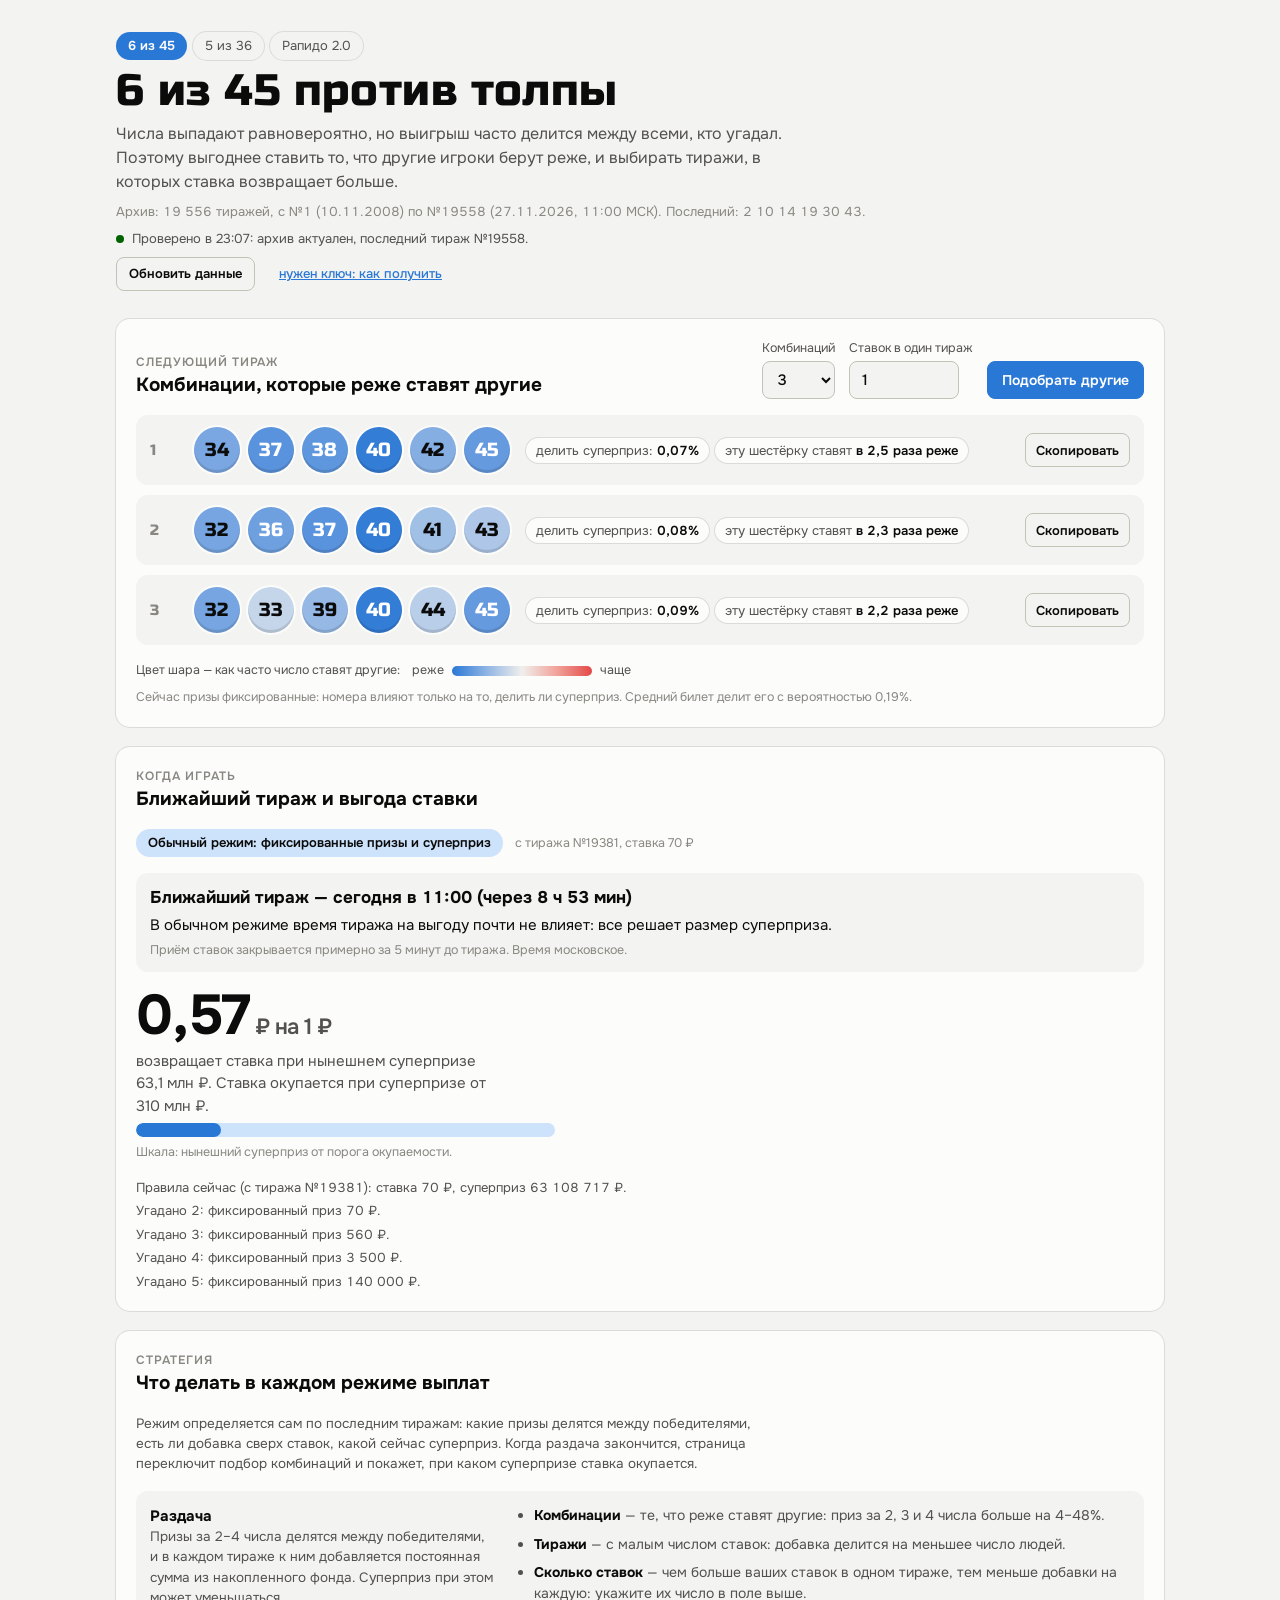
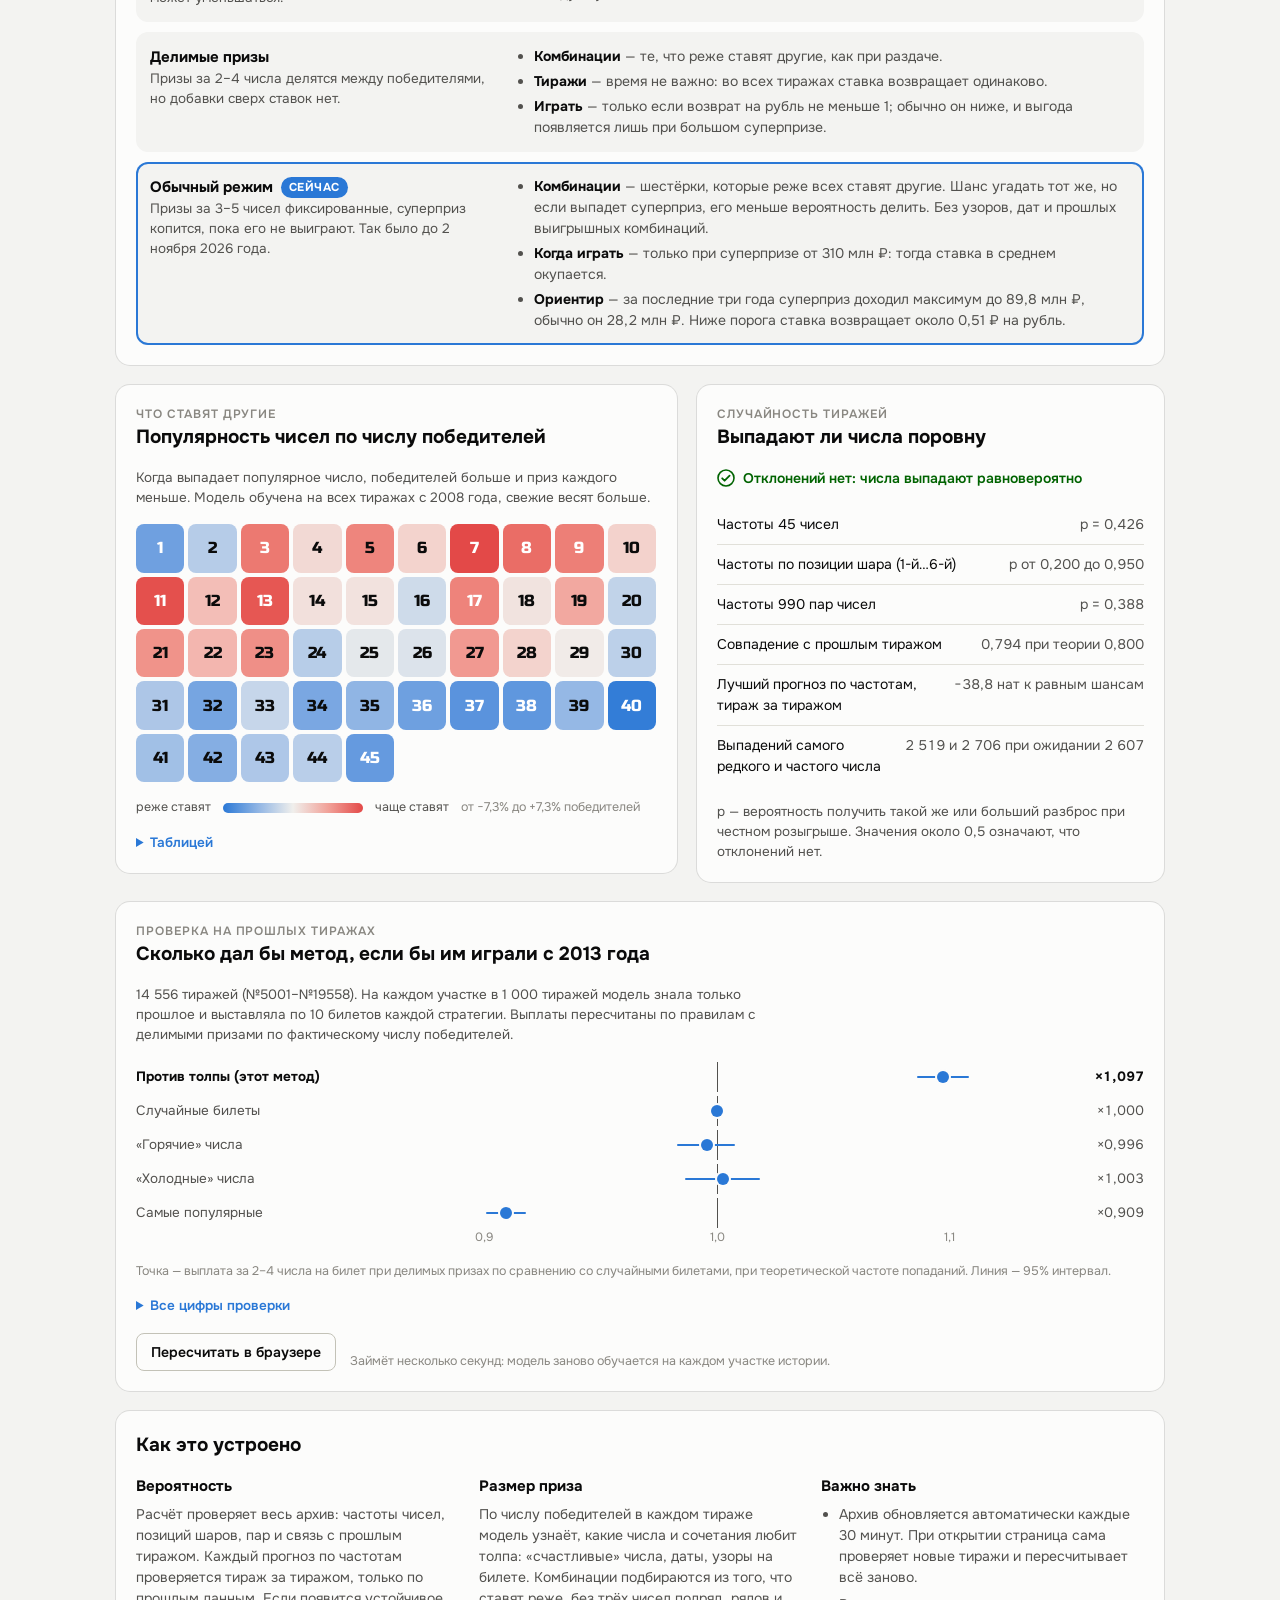
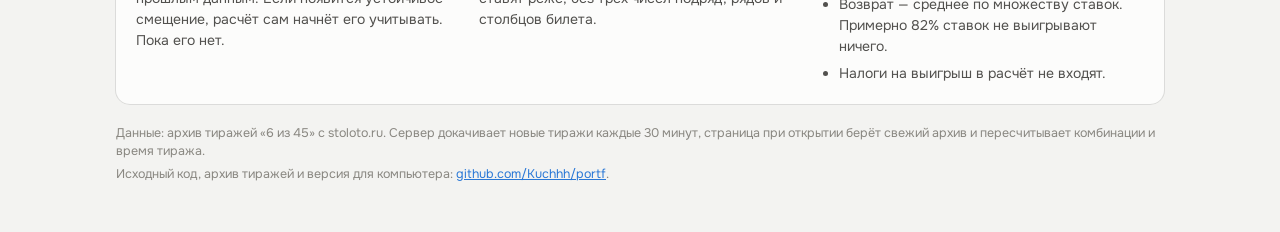
==== commit 5df2fe8c: "Тиражи: 6 из 45 по №19558, 5 из 36 по №170651, Рапидо 2.0 по №189523" ====
--- a/index.html
+++ b/index.html
@@ -1021,7 +1021,7 @@
 <script>
 (function () {
   'use strict';
-  const INIT = {"status":{"count":19555,"first":{"n":1,"date":"2008-11-10 08:50"},"last":{"n":19557,"date":"2026-11-26 23:59","balls":[12,13,17,24,36,43]},"superprize":{"last":62937315,"max3y":89814980,"median1y":28226476}},"randomness":{"draws":19555,"freqP":0.43252277984017984,"minCount":2519,"maxCount":2706,"expected":2607.3333333333335,"posP":[0.8914594382213175,0.2512059535576636,0.2577233160839763,0.8683074262189231,0.1966190615111616,0.9505639226053509],"pairsP":0.39320783130540554,"overlapMean":0.7939552009818963,"overlapZ":-1.0770922948047212},"bias":{"passed":false,"best":{"hl":300,"a":4500,"score":-38.803958696051964}},"model":{"coefs":{"2":{"beta":[-0.024083441608827368,-0.00921426206002743,0.03172229190658135,0.005337101449588612,0.025192735272230902,0.01220450224550441,0.04802655379534644,0.025169248113377323,0.019836536805780642,0.006543342878468658,0.04125689278316946,0.015453266449362313,0.03975511263022963,0.008636767435648148,0.005485646618116615,-0.00873011776165683,0.02257502899166839,0.010728321371875247,0.017200886480183766,-0.008323442060795282,0.017864687147981936,0.012238504740057157,0.028134720587683414,-0.007424472841191741,-0.001760851396596287,0.0015183019809273846,0.013734764312191042,0.00799246089491619,0.0031058601268267724,-0.018837899968215537,-0.011052455304094608,-0.02636351856642539,-0.016663679220846148,-0.026192108652998144,-0.022666649831634248,-0.029666052011967425,-0.03660604593780764,-0.032823669864963365,-0.01829497549271139,-0.03252891157859417,-0.014458253359602215,-0.022348783846197665,-0.011456355600299896,-0.012352829014319154,-0.02786475903792617],"theta":[0.0024800062471159044,-0.0023517726577857445,-0.0003001678298726054,0.0008828739413398717],"mu":0.0017506752878721761},"3":{"beta":[-0.047493923982584146,-0.02142454103299763,0.05260428561983324,0.010091064059609653,0.04750033246599832,0.012886693042708043,0.07031883286828808,0.057549169104006925,0.05009227975659862,0.013061048997915162,0.06803807924876785,0.02246510367589789,0.06557063648430816,0.006517531093305414,0.005788692856140389,-0.012201789053530018,0.048524729809654166,0.005603471876318339,0.032080209821825585,-0.016983232098388767,0.0417303830185233,0.025955167793955382,0.043306368325112844,-0.020732041792101936,-0.0042835236102111715,-0.007181190978681156,0.03893962919939275,0.012980063595307179,0.0018942326989844756,-0.019172028144005617,-0.02468980990511123,-0.044881616778771435,-0.015369674263340016,-0.04336708366578506,-0.03506963219658848,-0.047802564935957574,-0.05494790149914805,-0.053014782782774834,-0.03349747326439872,-0.06776245272682119,-0.02881181510163216,-0.03943945319931726,-0.024404425344734818,-0.019982594296452962,-0.050984454759207855],"theta":[-0.016049386790225214,-0.0046035930892958645,0.008713282506516864,0.0035362388838008026],"mu":-0.0008395892014374702},"4":{"beta":[-0.10022880315082515,-0.02417489756481949,0.0918875496598106,0.020200660291600826,0.06314777624950361,0.014691811911905574,0.10459991916287074,0.08743968625345433,0.07167672735081518,0.0019059280318321262,0.09754357878430255,0.050109888131212074,0.08464953484340917,0.008193745650058171,0.0340837099626404,-0.0040561225132365614,0.08241749488193582,0.003468116852629449,0.040370781669487286,-0.011034093311816933,0.06123112893415781,0.03531040951962494,0.054190033791119245,-0.029023579414672682,0.005965853108741742,0.006723144133567562,0.07286660002130818,0.026906657455554175,0.018857780965801655,-0.03863409486643609,-0.03931185599754959,-0.05268861347792561,0.010854911900734843,-0.059259706047619674,-0.06279385564999282,-0.08138524971692458,-0.09590321708475669,-0.058126108238733334,-0.046693369386392486,-0.08623608159726849,-0.07140977245280193,-0.06446944503506359,-0.05349363016688932,-0.06131627753394085,-0.10905465631479519],"theta":[-0.07666076371397439,-0.020083692865739848,0.015672358287385127,0.012159562530470971],"mu":0.02998620618312952}},"p":[0,0.022222222222222223,0.022222222222222223,0.022222222222222223,0.022222222222222223,0.022222222222222223,0.022222222222222223,0.022222222222222223,0.022222222222222223,0.022222222222222223,0.022222222222222223,0.022222222222222223,0.022222222222222223,0.022222222222222223,0.022222222222222223,0.022222222222222223,0.022222222222222223,0.022222222222222223,0.022222222222222223,0.022222222222222223,0.022222222222222223,0.022222222222222223,0.022222222222222223,0.022222222222222223,0.022222222222222223,0.022222222222222223,0.022222222222222223,0.022222222222222223,0.022222222222222223,0.022222222222222223,0.022222222222222223,0.022222222222222223,0.022222222222222223,0.022222222222222223,0.022222222222222223,0.022222222222222223,0.022222222222222223,0.022222222222222223,0.022222222222222223,0.022222222222222223,0.022222222222222223,0.022222222222222223,0.022222222222222223,0.022222222222222223,0.022222222222222223,0.022222222222222223],"recent":[[29,24,17,42,19,36],[19,20,9,43,35,10],[6,22,45,13,3,38],[38,8,9,22,24,18],[9,35,25,26,8,20],[45,11,12,21,15,5],[40,21,19,38,10,3],[43,6,9,44,20,11],[23,2,10,28,35,4],[10,20,40,13,30,21],[45,10,33,8,41,42],[17,44,15,4,9,16],[18,1,12,35,9,44],[5,43,18,39,25,3],[15,23,27,13,12,24],[11,4,13,36,28,42],[42,38,2,29,8,24],[14,8,22,19,18,42],[34,43,14,45,24,25],[5,16,38,43,12,13],[36,5,6,30,38,12],[40,21,34,11,8,19],[38,8,43,12,45,19],[44,3,24,5,11,28],[10,31,26,9,41,36],[43,35,5,8,27,17],[38,19,42,43,5,2],[15,34,23,28,19,40],[23,7,5,35,21,1],[15,6,1,2,17,21],[6,22,45,23,5,15],[25,31,8,17,39,6],[8,2,26,30,1,11],[24,17,15,33,28,7],[40,25,5,27,21,28],[8,19,12,14,6,16],[7,4,9,41,44,1],[29,37,34,7,19,17],[15,14,30,42,34,10],[32,8,21,27,34,4],[1,32,25,36,29,2],[14,26,41,44,34,28],[41,2,13,1,43,42],[31,38,17,10,33,39],[7,36,20,13,27,19],[7,38,11,32,1,18],[41,37,21,23,2,27],[31,5,19,8,40,25],[35,15,7,13,29,3],[43,17,12,24,13,36]],"info":{"startNumber":19381,"draws":177,"price":70,"superprize":62937315,"tiers":{"2":{"shared":false,"fixed":70,"perCol":17.20422465650801,"a":0,"b":17.20422465650801},"3":{"shared":false,"fixed":560,"perCol":14.437894600766757,"a":0,"b":14.437894600766757},"4":{"shared":false,"fixed":3500,"perCol":5.216867497663637,"a":0,"b":5.216867497663637},"5":{"shared":false,"fixed":140000,"perCol":4.594117806270955,"a":0,"b":4.594117806270955}},"slots":{"11:00":{"columns":52091,"draws":16},"12:30":{"columns":26404,"draws":16},"14:25":{"columns":31737,"draws":16},"14:40":{"columns":11141,"draws":16},"14:55":{"columns":11765,"draws":16},"17:30":{"columns":36731,"draws":16},"19:25":{"columns":29351,"draws":16},"19:40":{"columns":10997,"draws":16},"19:55":{"columns":11278,"draws":16},"23:00":{"columns":38919,"draws":16},"23:59":{"columns":15078,"draws":17}},"nMedian":15263,"endNumber":19557,"mode":"fixed","evRest":31.968192990597984,"breakEven":309771350},"prev":{"startNumber":19372,"draws":9,"price":70,"superprize":61821003,"tiers":{"3":{"shared":false,"fixed":2100,"perCol":43.77500443057598,"a":0,"b":43.77500443057598},"4":{"shared":false,"fixed":2800,"perCol":3.2969984189229966,"a":0,"b":3.2969984189229966},"5":{"shared":false,"fixed":100000,"perCol":2.1035517625653353,"a":0,"b":2.1035517625653353}},"slots":{"12:30":{"columns":19581,"draws":1},"14:25":{"columns":28364,"draws":1},"14:40":{"columns":5573,"draws":1},"14:55":{"columns":7487,"draws":1},"17:30":{"columns":32918,"draws":1},"19:25":{"columns":29574,"draws":1},"19:40":{"columns":6833,"draws":1},"19:55":{"columns":7888,"draws":1},"23:00":{"columns":36645,"draws":1}},"nMedian":19581,"endNumber":19380,"mode":"fixed","evRest":53.81912472099653,"breakEven":131794200.00000003}},"tickets":[{"C":[34,37,38,40,42,45],"mult":{"2":1.0423618315290282,"3":1.1469403335761572,"4":1.402035888878379},"popRel":0.39702924855913474},{"C":[36,37,39,40,43,44],"mult":{"2":1.0331126527743193,"3":1.1250710497804075,"4":1.4470281594709684},"popRel":0.443347962340098},{"C":[32,35,36,40,41,45],"mult":{"2":1.0361487699845855,"3":1.1306212356858123,"4":1.4148687714702355},"popRel":0.4490494558038915},{"C":[1,32,38,39,44,45],"mult":{"2":1.0331255151530756,"3":1.119920588030277,"4":1.3840872688094834},"popRel":0.4784482799071105},{"C":[1,2,33,34,36,40],"mult":{"2":1.0323224128943518,"3":1.11685622416532,"4":1.311542173751658},"popRel":0.48581644417982023},{"C":[1,20,32,36,37,42],"mult":{"2":1.034457509028638,"3":1.1134860203790717,"4":1.3011186653398599},"popRel":0.5139162363396285},{"C":[1,2,35,37,38,43],"mult":{"2":1.031877043481795,"3":1.112107529645178,"4":1.34382230259391},"popRel":0.5067987861370109},{"C":[1,34,35,39,41,42],"mult":{"2":1.0298500759588318,"3":1.107454945109127,"4":1.3557054806723188},"popRel":0.5159732554433074},{"C":[30,31,36,42,43,45],"mult":{"2":1.0285053941491313,"3":1.1007562910293078,"4":1.3633460907272057},"popRel":0.5044664042862562},{"C":[24,25,32,33,37,40],"mult":{"2":1.0283069647985748,"3":1.0997412478956416,"4":1.2319509724623081},"popRel":0.5336706521613517}],"backtest":{"from":5001,"to":19557,"draws":14555,"k":10,"block":1000,"strategies":{"anti":{"hitRate":[0.15359670216420473,0.023249742356578496,0.0014359326691858467,0.000034352456200618344],"prize":[1.0376083626506984,1.1444119819141305,1.444869839800227],"size":56.2272346187998,"sizeRatio":1.0971249977364705,"sizeCI":[1.0859325491245044,1.1084052816918768],"sim":57.55518349545504,"simRatio":1.148146553165885,"simCI":[1.0976481605995376,1.207970685586197],"real":24.722617657162488,"realRatio":1.130279490277882,"realCI":[1.0101276216994883,1.2751383552730862]},"random":{"hitRate":[0.1508278941944349,0.021992442459635865,0.0012847818619031262,0.000020611473720371005],"prize":[1.004667110518525,1.0178425388549917,1.1202324880611316],"size":51.24961580020947,"sizeRatio":1,"sizeCI":[1,1],"sim":50.12877784351927,"simRatio":1,"simCI":[1,1],"real":21.873012710408794,"realRatio":1,"realCI":[1,1]},"popular":{"hitRate":[0.1489110271384404,0.02208175884575747,0.001346616283064239,0.000013740982480247337],"prize":[0.9721480890935348,0.9085327087167953,0.799108805641343],"size":46.59509362833726,"sizeRatio":0.9091793743387793,"sizeCI":[0.9008721413828632,0.9179231117409385],"sim":45.75495686216711,"simRatio":0.9127483020829797,"simCI":[0.8784715430060133,0.9483622296730112],"real":22.195747165922363,"realRatio":1.0147549155567395,"realCI":[0.9562785462713431,1.080542654925756]},"hot":{"hitRate":[0.1508828581243559,0.023572655444864307,0.0016008244589488148,0.000027481964960494674],"prize":[1.0054685970114923,1.022308100183673,1.0677538421191515],"size":51.031524477769,"sizeRatio":0.9957445276606428,"sizeCI":[0.9829199863356244,1.0076967481909396],"sim":52.74611627581071,"simRatio":1.05221229291609,"simCI":[1.0123810095482062,1.0892655169284553],"real":23.65778083132944,"realRatio":1.0815968126819275,"realCI":[1.0036114457934824,1.1840000659494416]},"cold":{"hitRate":[0.15126760563380282,0.02217107523187908,0.0012160769495018894,0.000020611473720371005],"prize":[1.0066643165075582,1.0290497831821626,1.1024864794862352],"size":51.38613949748081,"sizeRatio":1.002663896990049,"sizeCI":[0.9862562011571977,1.0186010952337001],"sim":51.15476856747932,"simRatio":1.0204671002984105,"simCI":[0.9714826835398997,1.0801110229672297],"real":23.762899347303332,"realRatio":1.086402667155,"realCI":[0.9988712674902972,1.1907750241670003]}},"theory":[0.15147402229081186,0.02244059589493509,0.0013646308314487555,0.00002872907013576327]},"built":"2026-11-27 00:32"};
+  const INIT = {"status":{"count":19556,"first":{"n":1,"date":"2008-11-10 08:50"},"last":{"n":19558,"date":"2026-11-27 11:00","balls":[2,10,14,19,30,43]},"superprize":{"last":63108717,"max3y":89814980,"median1y":28232562}},"randomness":{"draws":19556,"freqP":0.4258976711734007,"minCount":2519,"maxCount":2706,"expected":2607.4666666666667,"posP":[0.8896080908515599,0.24914576985620687,0.2534562626912611,0.8671089207805327,0.2002561325586734,0.9499340709150556],"pairsP":0.3876319658435684,"overlapMean":0.7939657376630018,"overlapZ":-1.0752679083981027},"bias":{"passed":false,"best":{"hl":300,"a":4500,"score":-38.81369605949262}},"model":{"coefs":{"2":{"beta":[-0.02409464824105621,-0.009130730881333943,0.03170777694810684,0.005323236609694131,0.025184566044717884,0.012195639534725848,0.04800953991374846,0.025155392558527823,0.01982508664831655,0.006626955140796784,0.04124583030151938,0.01543687785376362,0.03974307447021012,0.008726326947072595,0.005474818426266705,-0.008747494706618212,0.022558863983627202,0.01071806889952907,0.01727993115416424,-0.008343075915891526,0.01784730283558413,0.01222437117997591,0.028122786389168705,-0.007428390718090673,-0.0017724405720361248,0.0015051621104830708,0.013724134981703297,0.007980532716446812,0.0030889575472309557,-0.018751642737710645,-0.01106508196673794,-0.026376298163458045,-0.01667437756268671,-0.026205281847844757,-0.022683679877085985,-0.02968419327255075,-0.03661818236617837,-0.03283010902885038,-0.01830355200883551,-0.032549080569502724,-0.014469416831751953,-0.022355596599345846,-0.011382278819347804,-0.012360658036744993,-0.02787902247148798],"theta":[0.0024570962773204576,-0.002346408232067835,-0.00030266457682188297,0.0008805316361435411],"mu":0.0017676812148853347},"3":{"beta":[-0.04751813234453025,-0.02120720914948265,0.052566681933571544,0.010056121517491332,0.0474747981207699,0.012859772223700765,0.07027327568882924,0.05751921597543891,0.05005814168985785,0.013283136660412498,0.06800443882916851,0.022426594536329832,0.0655385832352159,0.006766830915815244,0.005752626895029019,-0.012243109010360086,0.04849081762424171,0.005574518431701029,0.03229859827394143,-0.017031969341732425,0.04168897866754895,0.025916097001738952,0.04327658443242053,-0.020759667166401433,-0.004313287440403508,-0.007215377214199299,0.03890647950198263,0.012940146104878232,0.0018541407211174143,-0.018946538565717673,-0.02471736539216729,-0.04492155441142613,-0.015405179313134473,-0.04340972004808678,-0.03510715772632211,-0.04784971781300551,-0.054972179495079404,-0.05303711018428014,-0.033537326959920156,-0.06780720495058594,-0.028842526195637458,-0.03945794054104291,-0.024199766654666263,-0.020005285889934277,-0.05102125317337908],"theta":[-0.01610662581828934,-0.004588459253895758,0.008708918551859336,0.0035299847420761678],"mu":-0.0008031679285634865},"4":{"beta":[-0.10021148795036054,-0.024301157321261833,0.09191084843106899,0.020221521822109567,0.06316750862027223,0.014709475453354194,0.10462328420982102,0.08745399965407574,0.07169505745079521,0.0017740729623284444,0.0975647526474472,0.050133735671780505,0.08466905454615514,0.008054193643086632,0.03410512480269126,-0.004033567890136368,0.08243590695834294,0.0034847973434172976,0.04023955690496583,-0.011009796073420241,0.061250203042164185,0.03533252629961403,0.05420736144675482,-0.029001392816547546,0.00598639319234297,0.006744691210965998,0.07288698683668361,0.026928909762371358,0.018880310854177598,-0.038764985615514815,-0.039295588593627646,-0.052665190258824206,0.01087528371005886,-0.05923782322209426,-0.06277179323428621,-0.08136192144299,-0.09588752232142624,-0.058110952474837406,-0.046672436321154614,-0.08621383190550508,-0.07139299440608925,-0.06445503652813434,-0.05361982474210748,-0.06129807379036594,-0.10903018056863498],"theta":[-0.0766288529663202,-0.020091862001852954,0.01567566950331042,0.01216480284344504],"mu":0.029960839095685813}},"p":[0,0.022222222222222223,0.022222222222222223,0.022222222222222223,0.022222222222222223,0.022222222222222223,0.022222222222222223,0.022222222222222223,0.022222222222222223,0.022222222222222223,0.022222222222222223,0.022222222222222223,0.022222222222222223,0.022222222222222223,0.022222222222222223,0.022222222222222223,0.022222222222222223,0.022222222222222223,0.022222222222222223,0.022222222222222223,0.022222222222222223,0.022222222222222223,0.022222222222222223,0.022222222222222223,0.022222222222222223,0.022222222222222223,0.022222222222222223,0.022222222222222223,0.022222222222222223,0.022222222222222223,0.022222222222222223,0.022222222222222223,0.022222222222222223,0.022222222222222223,0.022222222222222223,0.022222222222222223,0.022222222222222223,0.022222222222222223,0.022222222222222223,0.022222222222222223,0.022222222222222223,0.022222222222222223,0.022222222222222223,0.022222222222222223,0.022222222222222223,0.022222222222222223],"recent":[[19,20,9,43,35,10],[6,22,45,13,3,38],[38,8,9,22,24,18],[9,35,25,26,8,20],[45,11,12,21,15,5],[40,21,19,38,10,3],[43,6,9,44,20,11],[23,2,10,28,35,4],[10,20,40,13,30,21],[45,10,33,8,41,42],[17,44,15,4,9,16],[18,1,12,35,9,44],[5,43,18,39,25,3],[15,23,27,13,12,24],[11,4,13,36,28,42],[42,38,2,29,8,24],[14,8,22,19,18,42],[34,43,14,45,24,25],[5,16,38,43,12,13],[36,5,6,30,38,12],[40,21,34,11,8,19],[38,8,43,12,45,19],[44,3,24,5,11,28],[10,31,26,9,41,36],[43,35,5,8,27,17],[38,19,42,43,5,2],[15,34,23,28,19,40],[23,7,5,35,21,1],[15,6,1,2,17,21],[6,22,45,23,5,15],[25,31,8,17,39,6],[8,2,26,30,1,11],[24,17,15,33,28,7],[40,25,5,27,21,28],[8,19,12,14,6,16],[7,4,9,41,44,1],[29,37,34,7,19,17],[15,14,30,42,34,10],[32,8,21,27,34,4],[1,32,25,36,29,2],[14,26,41,44,34,28],[41,2,13,1,43,42],[31,38,17,10,33,39],[7,36,20,13,27,19],[7,38,11,32,1,18],[41,37,21,23,2,27],[31,5,19,8,40,25],[35,15,7,13,29,3],[43,17,12,24,13,36],[2,10,14,19,30,43]],"info":{"startNumber":19381,"draws":178,"price":70,"superprize":63108717,"tiers":{"2":{"shared":false,"fixed":70,"perCol":17.167294010826947,"a":0,"b":17.167294010826947},"3":{"shared":false,"fixed":560,"perCol":14.430160780877275,"a":0,"b":14.430160780877275},"4":{"shared":false,"fixed":3500,"perCol":5.210520073503577,"a":0,"b":5.210520073503577},"5":{"shared":false,"fixed":140000,"perCol":4.592477440104282,"a":0,"b":4.592477440104282}},"slots":{"11:00":{"columns":52091,"draws":17},"12:30":{"columns":26404,"draws":16},"14:25":{"columns":31737,"draws":16},"14:40":{"columns":11141,"draws":16},"14:55":{"columns":11765,"draws":16},"17:30":{"columns":36731,"draws":16},"19:25":{"columns":29351,"draws":16},"19:40":{"columns":10997,"draws":16},"19:55":{"columns":11278,"draws":16},"23:00":{"columns":38919,"draws":16},"23:59":{"columns":15078,"draws":17}},"nMedian":15276,"endNumber":19558,"mode":"fixed","evRest":31.968192990597984,"breakEven":309771350},"prev":{"startNumber":19372,"draws":9,"price":70,"superprize":61821003,"tiers":{"3":{"shared":false,"fixed":2100,"perCol":43.77500443057598,"a":0,"b":43.77500443057598},"4":{"shared":false,"fixed":2800,"perCol":3.2969984189229966,"a":0,"b":3.2969984189229966},"5":{"shared":false,"fixed":100000,"perCol":2.1035517625653353,"a":0,"b":2.1035517625653353}},"slots":{"12:30":{"columns":19581,"draws":1},"14:25":{"columns":28364,"draws":1},"14:40":{"columns":5573,"draws":1},"14:55":{"columns":7487,"draws":1},"17:30":{"columns":32918,"draws":1},"19:25":{"columns":29574,"draws":1},"19:40":{"columns":6833,"draws":1},"19:55":{"columns":7888,"draws":1},"23:00":{"columns":36645,"draws":1}},"nMedian":19581,"endNumber":19380,"mode":"fixed","evRest":53.81912472099653,"breakEven":131794200.00000003}},"tickets":[{"C":[34,37,38,40,42,45],"mult":{"2":1.0423781388975255,"3":1.147021740196052,"4":1.4019523447317617},"popRel":0.39696563604813945},{"C":[32,36,37,40,41,43],"mult":{"2":1.0356396506931398,"3":1.1302950765188746,"4":1.412008069394574},"popRel":0.4393527002098118},{"C":[32,33,39,40,44,45],"mult":{"2":1.0314639770526919,"3":1.1176752093539901,"4":1.378666775084517},"popRel":0.4581295416529349},{"C":[1,35,36,39,40,42],"mult":{"2":1.0349887607286425,"3":1.130138897336225,"4":1.395543947370284},"popRel":0.45846848126905176},{"C":[30,31,36,42,43,45],"mult":{"2":1.028480358855642,"3":1.1006217987725746,"4":1.3634906514678147},"popRel":0.5047001637771307},{"C":[1,2,33,36,37,45],"mult":{"2":1.0335806476248544,"3":1.1128745769089985,"4":1.3492142528846627},"popRel":0.4978102377566214},{"C":[1,35,37,38,43,44],"mult":{"2":1.032611412742601,"3":1.1113551496881307,"4":1.373848446486302},"popRel":0.5041285154887044},{"C":[1,2,30,32,38,40],"mult":{"2":1.0337618466918768,"3":1.1134918094079065,"4":1.2654550510065965},"popRel":0.5118915430002544},{"C":[30,34,35,40,41,44],"mult":{"2":1.0299161486380812,"3":1.1008032705358166,"4":1.3425042893677133},"popRel":0.5132765543440431},{"C":[24,36,38,39,41,45],"mult":{"2":1.0306033945806488,"3":1.1086387818289405,"4":1.3094610349583755},"popRel":0.5176539635538338}],"backtest":{"from":5001,"to":19558,"draws":14556,"k":10,"block":1000,"strategies":{"anti":{"hitRate":[0.15359302006045616,0.023248145094806265,0.001435834020335257,0.0000343500961802693],"prize":[1.0376061833658499,1.1444119819141305,1.444869839800227],"size":56.22717519989229,"sizeRatio":1.097131598963395,"sizeCI":[1.0859386221954748,1.1084052816918768],"sim":57.55189101976376,"simRatio":1.1480391082335837,"simCI":[1.097451307611218,1.207970685586197],"real":24.721400109920307,"realRatio":1.1301026921556183,"realCI":[1.0098357402523679,1.2749392133728108]},"random":{"hitRate":[0.15081753228909042,0.021997801593844464,0.001284693597142072,0.000020610057708161584],"prize":[1.004667110518525,1.0178209994768617,1.1202324880611316],"size":51.24925328284913,"sizeRatio":1,"sizeCI":[1,1],"sim":50.13060148126423,"simRatio":1,"simCI":[1,1],"real":21.875357241000273,"realRatio":1,"realCI":[1,1]},"popular":{"hitRate":[0.14890079692223138,0.02208024182467711,0.0013465237702665568,0.000013740038472107723],"prize":[0.9721480890935348,0.9085327087167953,0.799108805641343],"size":46.59509362833726,"sizeRatio":0.9091858055213965,"sizeCI":[0.9008739080715917,0.9179294541318058],"sim":45.7511531414204,"simRatio":0.9126392221429739,"simCI":[0.8782486533507782,0.9483622296730112],"real":22.19422231382248,"realRatio":1.0145764509950295,"realCI":[0.9562785462713431,1.0803458401474848]},"hot":{"hitRate":[0.150893102500687,0.023571035998900796,0.0016007144820005495,0.000027480076944215445],"prize":[1.0054672299217242,1.022308100183673,1.0677538421191515],"size":51.03148720362352,"sizeRatio":0.995750843860617,"sizeCI":[0.9829319753617703,1.007711240551745],"sim":52.746208042702314,"simRatio":1.052175846372313,"simCI":[1.0123810095482062,1.0892362464308203],"real":23.657598241275075,"realRatio":1.0814725437687667,"realCI":[1.0035014996387936,1.183886171072137]},"cold":{"hitRate":[0.15125721352019786,0.02216955207474581,0.0012159934047815334,0.000020610057708161584],"prize":[1.0066643165075582,1.0290497831821626,1.1024864794862352],"size":51.38613949748081,"sizeRatio":1.0026709894459573,"sizeCI":[0.9862562011571977,1.0186140477735213],"sim":51.15051594726422,"simRatio":1.0203451471928013,"simCI":[0.9709773918283603,1.07997338590543],"real":23.76126683154713,"realRatio":1.0862116019304204,"realCI":[0.9986998668918637,1.1903261407724264]}},"theory":[0.15147402229081186,0.02244059589493509,0.0013646308314487555,0.00002872907013576327]},"built":"2026-11-27 09:02"};
   const L = window.Lotto;
   const $ = (id) => document.getElementById(id);
   const nf0 = new Intl.NumberFormat('ru-RU', { maximumFractionDigits: 0 });
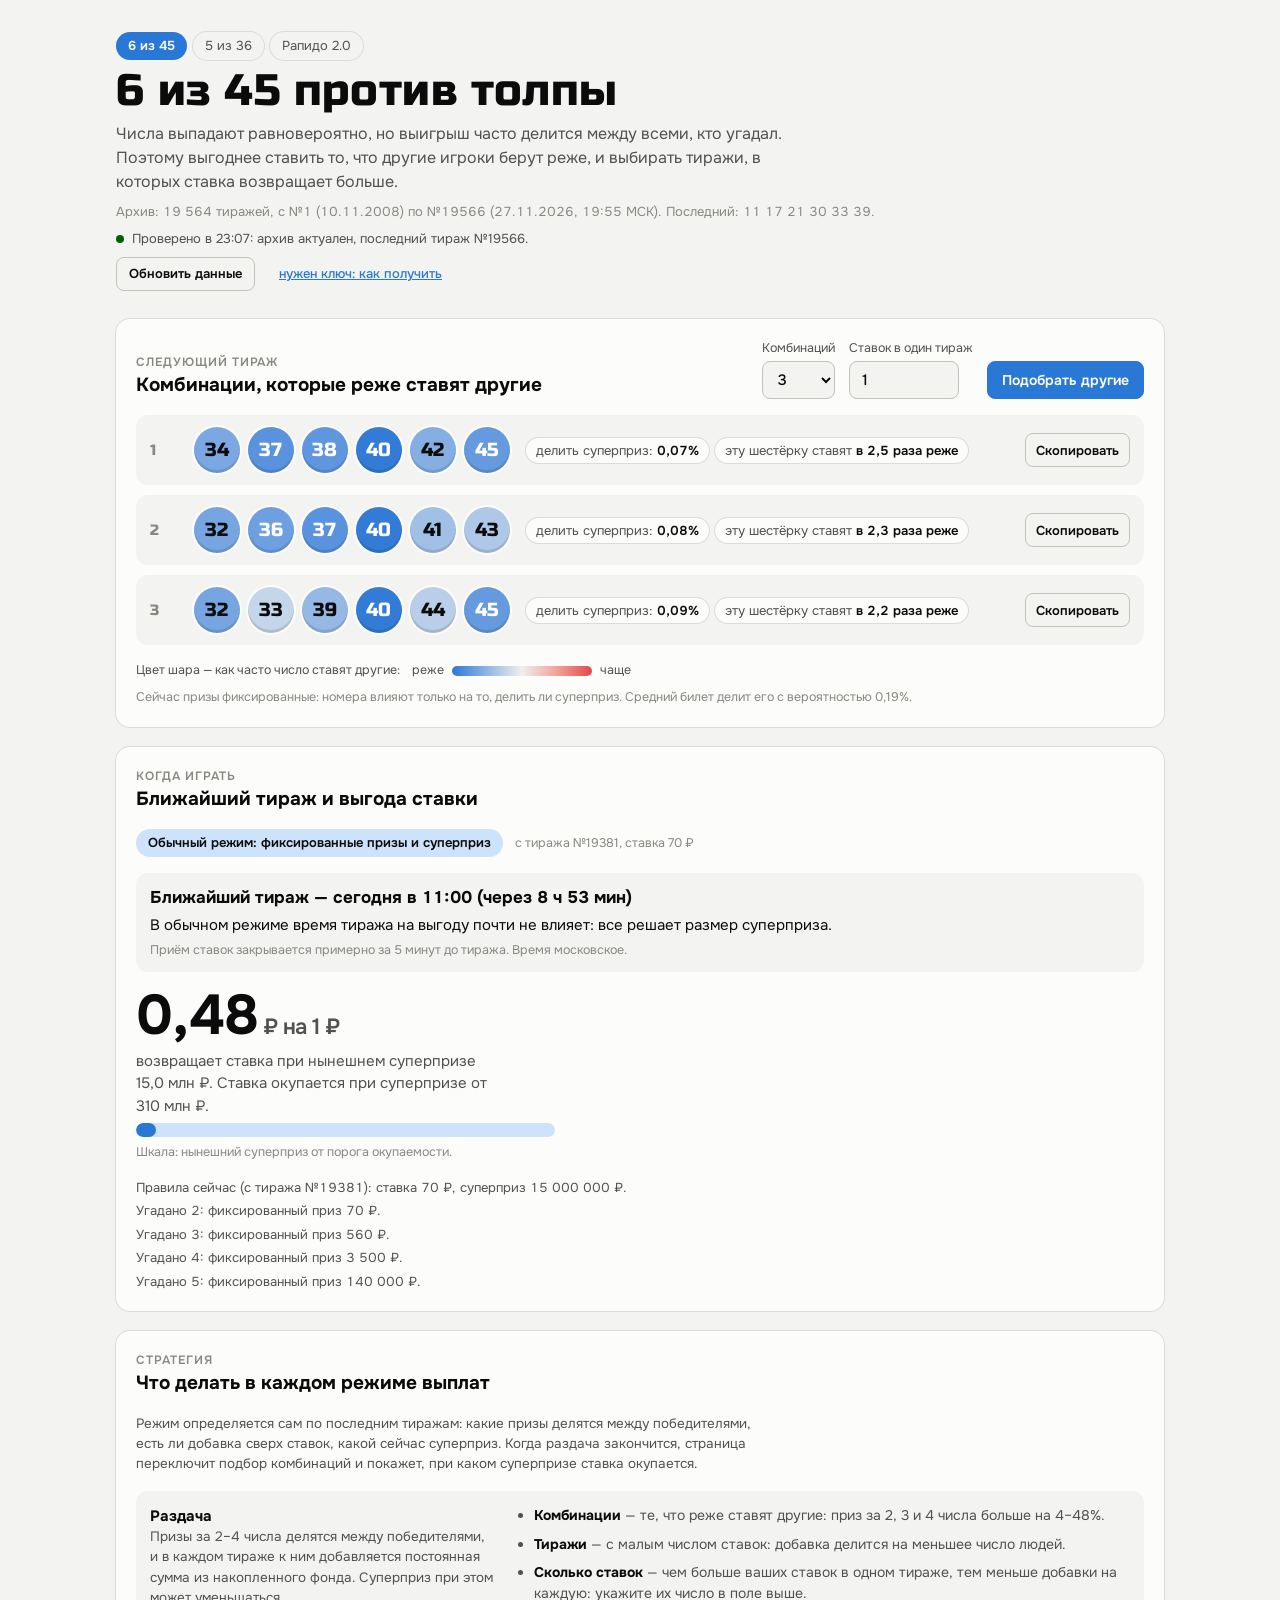
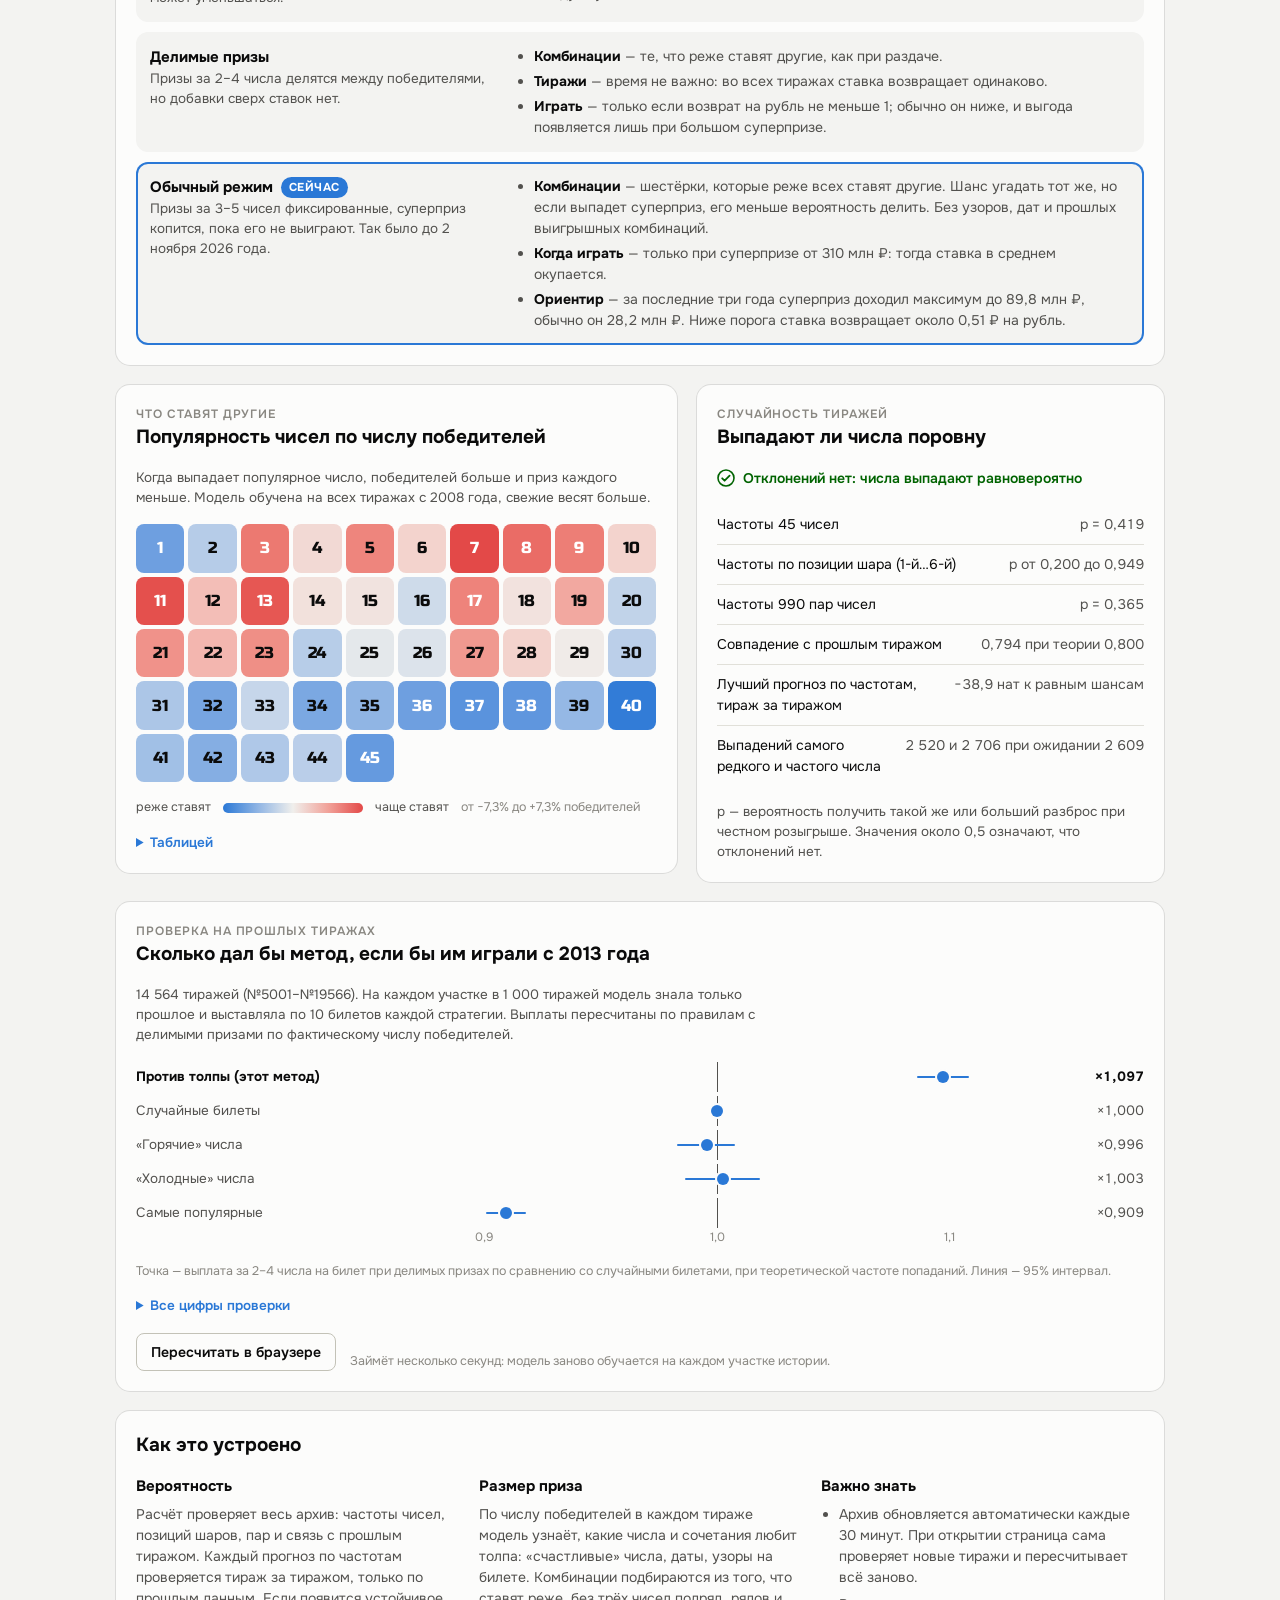
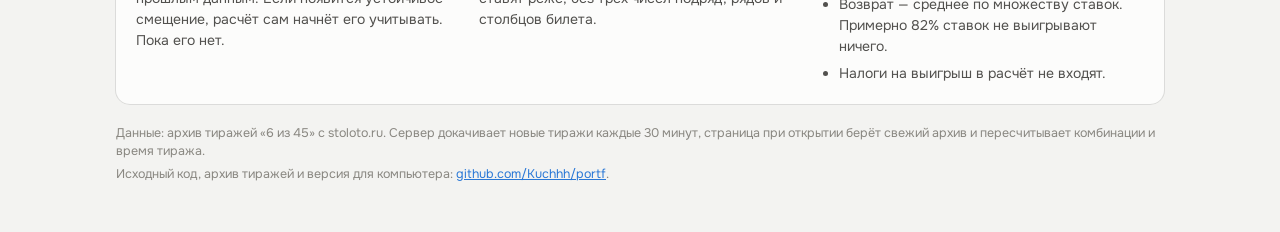
==== commit 8780c202: "Тиражи: 6 из 45 по №19566, 5 из 36 по №170676, Рапидо 2.0 по №189543" ====
--- a/index.html
+++ b/index.html
@@ -1021,7 +1021,7 @@
 <script>
 (function () {
   'use strict';
-  const INIT = {"status":{"count":19556,"first":{"n":1,"date":"2008-11-10 08:50"},"last":{"n":19558,"date":"2026-11-27 11:00","balls":[2,10,14,19,30,43]},"superprize":{"last":63108717,"max3y":89814980,"median1y":28232562}},"randomness":{"draws":19556,"freqP":0.4258976711734007,"minCount":2519,"maxCount":2706,"expected":2607.4666666666667,"posP":[0.8896080908515599,0.24914576985620687,0.2534562626912611,0.8671089207805327,0.2002561325586734,0.9499340709150556],"pairsP":0.3876319658435684,"overlapMean":0.7939657376630018,"overlapZ":-1.0752679083981027},"bias":{"passed":false,"best":{"hl":300,"a":4500,"score":-38.81369605949262}},"model":{"coefs":{"2":{"beta":[-0.02409464824105621,-0.009130730881333943,0.03170777694810684,0.005323236609694131,0.025184566044717884,0.012195639534725848,0.04800953991374846,0.025155392558527823,0.01982508664831655,0.006626955140796784,0.04124583030151938,0.01543687785376362,0.03974307447021012,0.008726326947072595,0.005474818426266705,-0.008747494706618212,0.022558863983627202,0.01071806889952907,0.01727993115416424,-0.008343075915891526,0.01784730283558413,0.01222437117997591,0.028122786389168705,-0.007428390718090673,-0.0017724405720361248,0.0015051621104830708,0.013724134981703297,0.007980532716446812,0.0030889575472309557,-0.018751642737710645,-0.01106508196673794,-0.026376298163458045,-0.01667437756268671,-0.026205281847844757,-0.022683679877085985,-0.02968419327255075,-0.03661818236617837,-0.03283010902885038,-0.01830355200883551,-0.032549080569502724,-0.014469416831751953,-0.022355596599345846,-0.011382278819347804,-0.012360658036744993,-0.02787902247148798],"theta":[0.0024570962773204576,-0.002346408232067835,-0.00030266457682188297,0.0008805316361435411],"mu":0.0017676812148853347},"3":{"beta":[-0.04751813234453025,-0.02120720914948265,0.052566681933571544,0.010056121517491332,0.0474747981207699,0.012859772223700765,0.07027327568882924,0.05751921597543891,0.05005814168985785,0.013283136660412498,0.06800443882916851,0.022426594536329832,0.0655385832352159,0.006766830915815244,0.005752626895029019,-0.012243109010360086,0.04849081762424171,0.005574518431701029,0.03229859827394143,-0.017031969341732425,0.04168897866754895,0.025916097001738952,0.04327658443242053,-0.020759667166401433,-0.004313287440403508,-0.007215377214199299,0.03890647950198263,0.012940146104878232,0.0018541407211174143,-0.018946538565717673,-0.02471736539216729,-0.04492155441142613,-0.015405179313134473,-0.04340972004808678,-0.03510715772632211,-0.04784971781300551,-0.054972179495079404,-0.05303711018428014,-0.033537326959920156,-0.06780720495058594,-0.028842526195637458,-0.03945794054104291,-0.024199766654666263,-0.020005285889934277,-0.05102125317337908],"theta":[-0.01610662581828934,-0.004588459253895758,0.008708918551859336,0.0035299847420761678],"mu":-0.0008031679285634865},"4":{"beta":[-0.10021148795036054,-0.024301157321261833,0.09191084843106899,0.020221521822109567,0.06316750862027223,0.014709475453354194,0.10462328420982102,0.08745399965407574,0.07169505745079521,0.0017740729623284444,0.0975647526474472,0.050133735671780505,0.08466905454615514,0.008054193643086632,0.03410512480269126,-0.004033567890136368,0.08243590695834294,0.0034847973434172976,0.04023955690496583,-0.011009796073420241,0.061250203042164185,0.03533252629961403,0.05420736144675482,-0.029001392816547546,0.00598639319234297,0.006744691210965998,0.07288698683668361,0.026928909762371358,0.018880310854177598,-0.038764985615514815,-0.039295588593627646,-0.052665190258824206,0.01087528371005886,-0.05923782322209426,-0.06277179323428621,-0.08136192144299,-0.09588752232142624,-0.058110952474837406,-0.046672436321154614,-0.08621383190550508,-0.07139299440608925,-0.06445503652813434,-0.05361982474210748,-0.06129807379036594,-0.10903018056863498],"theta":[-0.0766288529663202,-0.020091862001852954,0.01567566950331042,0.01216480284344504],"mu":0.029960839095685813}},"p":[0,0.022222222222222223,0.022222222222222223,0.022222222222222223,0.022222222222222223,0.022222222222222223,0.022222222222222223,0.022222222222222223,0.022222222222222223,0.022222222222222223,0.022222222222222223,0.022222222222222223,0.022222222222222223,0.022222222222222223,0.022222222222222223,0.022222222222222223,0.022222222222222223,0.022222222222222223,0.022222222222222223,0.022222222222222223,0.022222222222222223,0.022222222222222223,0.022222222222222223,0.022222222222222223,0.022222222222222223,0.022222222222222223,0.022222222222222223,0.022222222222222223,0.022222222222222223,0.022222222222222223,0.022222222222222223,0.022222222222222223,0.022222222222222223,0.022222222222222223,0.022222222222222223,0.022222222222222223,0.022222222222222223,0.022222222222222223,0.022222222222222223,0.022222222222222223,0.022222222222222223,0.022222222222222223,0.022222222222222223,0.022222222222222223,0.022222222222222223,0.022222222222222223],"recent":[[19,20,9,43,35,10],[6,22,45,13,3,38],[38,8,9,22,24,18],[9,35,25,26,8,20],[45,11,12,21,15,5],[40,21,19,38,10,3],[43,6,9,44,20,11],[23,2,10,28,35,4],[10,20,40,13,30,21],[45,10,33,8,41,42],[17,44,15,4,9,16],[18,1,12,35,9,44],[5,43,18,39,25,3],[15,23,27,13,12,24],[11,4,13,36,28,42],[42,38,2,29,8,24],[14,8,22,19,18,42],[34,43,14,45,24,25],[5,16,38,43,12,13],[36,5,6,30,38,12],[40,21,34,11,8,19],[38,8,43,12,45,19],[44,3,24,5,11,28],[10,31,26,9,41,36],[43,35,5,8,27,17],[38,19,42,43,5,2],[15,34,23,28,19,40],[23,7,5,35,21,1],[15,6,1,2,17,21],[6,22,45,23,5,15],[25,31,8,17,39,6],[8,2,26,30,1,11],[24,17,15,33,28,7],[40,25,5,27,21,28],[8,19,12,14,6,16],[7,4,9,41,44,1],[29,37,34,7,19,17],[15,14,30,42,34,10],[32,8,21,27,34,4],[1,32,25,36,29,2],[14,26,41,44,34,28],[41,2,13,1,43,42],[31,38,17,10,33,39],[7,36,20,13,27,19],[7,38,11,32,1,18],[41,37,21,23,2,27],[31,5,19,8,40,25],[35,15,7,13,29,3],[43,17,12,24,13,36],[2,10,14,19,30,43]],"info":{"startNumber":19381,"draws":178,"price":70,"superprize":63108717,"tiers":{"2":{"shared":false,"fixed":70,"perCol":17.167294010826947,"a":0,"b":17.167294010826947},"3":{"shared":false,"fixed":560,"perCol":14.430160780877275,"a":0,"b":14.430160780877275},"4":{"shared":false,"fixed":3500,"perCol":5.210520073503577,"a":0,"b":5.210520073503577},"5":{"shared":false,"fixed":140000,"perCol":4.592477440104282,"a":0,"b":4.592477440104282}},"slots":{"11:00":{"columns":52091,"draws":17},"12:30":{"columns":26404,"draws":16},"14:25":{"columns":31737,"draws":16},"14:40":{"columns":11141,"draws":16},"14:55":{"columns":11765,"draws":16},"17:30":{"columns":36731,"draws":16},"19:25":{"columns":29351,"draws":16},"19:40":{"columns":10997,"draws":16},"19:55":{"columns":11278,"draws":16},"23:00":{"columns":38919,"draws":16},"23:59":{"columns":15078,"draws":17}},"nMedian":15276,"endNumber":19558,"mode":"fixed","evRest":31.968192990597984,"breakEven":309771350},"prev":{"startNumber":19372,"draws":9,"price":70,"superprize":61821003,"tiers":{"3":{"shared":false,"fixed":2100,"perCol":43.77500443057598,"a":0,"b":43.77500443057598},"4":{"shared":false,"fixed":2800,"perCol":3.2969984189229966,"a":0,"b":3.2969984189229966},"5":{"shared":false,"fixed":100000,"perCol":2.1035517625653353,"a":0,"b":2.1035517625653353}},"slots":{"12:30":{"columns":19581,"draws":1},"14:25":{"columns":28364,"draws":1},"14:40":{"columns":5573,"draws":1},"14:55":{"columns":7487,"draws":1},"17:30":{"columns":32918,"draws":1},"19:25":{"columns":29574,"draws":1},"19:40":{"columns":6833,"draws":1},"19:55":{"columns":7888,"draws":1},"23:00":{"columns":36645,"draws":1}},"nMedian":19581,"endNumber":19380,"mode":"fixed","evRest":53.81912472099653,"breakEven":131794200.00000003}},"tickets":[{"C":[34,37,38,40,42,45],"mult":{"2":1.0423781388975255,"3":1.147021740196052,"4":1.4019523447317617},"popRel":0.39696563604813945},{"C":[32,36,37,40,41,43],"mult":{"2":1.0356396506931398,"3":1.1302950765188746,"4":1.412008069394574},"popRel":0.4393527002098118},{"C":[32,33,39,40,44,45],"mult":{"2":1.0314639770526919,"3":1.1176752093539901,"4":1.378666775084517},"popRel":0.4581295416529349},{"C":[1,35,36,39,40,42],"mult":{"2":1.0349887607286425,"3":1.130138897336225,"4":1.395543947370284},"popRel":0.45846848126905176},{"C":[30,31,36,42,43,45],"mult":{"2":1.028480358855642,"3":1.1006217987725746,"4":1.3634906514678147},"popRel":0.5047001637771307},{"C":[1,2,33,36,37,45],"mult":{"2":1.0335806476248544,"3":1.1128745769089985,"4":1.3492142528846627},"popRel":0.4978102377566214},{"C":[1,35,37,38,43,44],"mult":{"2":1.032611412742601,"3":1.1113551496881307,"4":1.373848446486302},"popRel":0.5041285154887044},{"C":[1,2,30,32,38,40],"mult":{"2":1.0337618466918768,"3":1.1134918094079065,"4":1.2654550510065965},"popRel":0.5118915430002544},{"C":[30,34,35,40,41,44],"mult":{"2":1.0299161486380812,"3":1.1008032705358166,"4":1.3425042893677133},"popRel":0.5132765543440431},{"C":[24,36,38,39,41,45],"mult":{"2":1.0306033945806488,"3":1.1086387818289405,"4":1.3094610349583755},"popRel":0.5176539635538338}],"backtest":{"from":5001,"to":19558,"draws":14556,"k":10,"block":1000,"strategies":{"anti":{"hitRate":[0.15359302006045616,0.023248145094806265,0.001435834020335257,0.0000343500961802693],"prize":[1.0376061833658499,1.1444119819141305,1.444869839800227],"size":56.22717519989229,"sizeRatio":1.097131598963395,"sizeCI":[1.0859386221954748,1.1084052816918768],"sim":57.55189101976376,"simRatio":1.1480391082335837,"simCI":[1.097451307611218,1.207970685586197],"real":24.721400109920307,"realRatio":1.1301026921556183,"realCI":[1.0098357402523679,1.2749392133728108]},"random":{"hitRate":[0.15081753228909042,0.021997801593844464,0.001284693597142072,0.000020610057708161584],"prize":[1.004667110518525,1.0178209994768617,1.1202324880611316],"size":51.24925328284913,"sizeRatio":1,"sizeCI":[1,1],"sim":50.13060148126423,"simRatio":1,"simCI":[1,1],"real":21.875357241000273,"realRatio":1,"realCI":[1,1]},"popular":{"hitRate":[0.14890079692223138,0.02208024182467711,0.0013465237702665568,0.000013740038472107723],"prize":[0.9721480890935348,0.9085327087167953,0.799108805641343],"size":46.59509362833726,"sizeRatio":0.9091858055213965,"sizeCI":[0.9008739080715917,0.9179294541318058],"sim":45.7511531414204,"simRatio":0.9126392221429739,"simCI":[0.8782486533507782,0.9483622296730112],"real":22.19422231382248,"realRatio":1.0145764509950295,"realCI":[0.9562785462713431,1.0803458401474848]},"hot":{"hitRate":[0.150893102500687,0.023571035998900796,0.0016007144820005495,0.000027480076944215445],"prize":[1.0054672299217242,1.022308100183673,1.0677538421191515],"size":51.03148720362352,"sizeRatio":0.995750843860617,"sizeCI":[0.9829319753617703,1.007711240551745],"sim":52.746208042702314,"simRatio":1.052175846372313,"simCI":[1.0123810095482062,1.0892362464308203],"real":23.657598241275075,"realRatio":1.0814725437687667,"realCI":[1.0035014996387936,1.183886171072137]},"cold":{"hitRate":[0.15125721352019786,0.02216955207474581,0.0012159934047815334,0.000020610057708161584],"prize":[1.0066643165075582,1.0290497831821626,1.1024864794862352],"size":51.38613949748081,"sizeRatio":1.0026709894459573,"sizeCI":[0.9862562011571977,1.0186140477735213],"sim":51.15051594726422,"simRatio":1.0203451471928013,"simCI":[0.9709773918283603,1.07997338590543],"real":23.76126683154713,"realRatio":1.0862116019304204,"realCI":[0.9986998668918637,1.1903261407724264]}},"theory":[0.15147402229081186,0.02244059589493509,0.0013646308314487555,0.00002872907013576327]},"built":"2026-11-27 09:02"};
+  const INIT = {"status":{"count":19564,"first":{"n":1,"date":"2008-11-10 08:50"},"last":{"n":19566,"date":"2026-11-27 19:55","balls":[11,17,21,30,33,39]},"superprize":{"last":15000000,"max3y":89814980,"median1y":28235862}},"randomness":{"draws":19564,"freqP":0.4189678847810474,"minCount":2520,"maxCount":2706,"expected":2608.5333333333333,"posP":[0.8841665695306112,0.2576309086951941,0.2489704682269491,0.8583150292094126,0.20024658017152314,0.9489379179434458],"pairsP":0.3650526598316365,"overlapMean":0.7941011092368246,"overlapZ":-1.0511500845984292},"bias":{"passed":false,"best":{"hl":300,"a":4500,"score":-38.92307948757815}},"model":{"coefs":{"2":{"beta":[-0.02457064593198918,-0.009215860385044345,0.03188528865713197,0.005559239112103554,0.025296296494563466,0.012284932839997646,0.048390682797741245,0.025367043543252664,0.020146147740821383,0.006632429701843882,0.04047631039060331,0.01551148404150699,0.03983487529680743,0.008480914551059864,0.005750940244816752,-0.008311856440241286,0.02272415190378122,0.010141891410557142,0.017375017847953995,-0.008210063272674374,0.018174623485169395,0.01231516547525685,0.0282913568641952,-0.007634697475305535,-0.0019409826591243473,0.0012367178849342333,0.01381720126106948,0.007140650308993929,0.0027755244372836213,-0.018931369047832575,-0.010996903639731409,-0.02628277769423679,-0.016458295444151387,-0.025832004385685482,-0.022913786128339365,-0.029608333649712923,-0.03652493808966477,-0.03238638787989203,-0.01796779847977548,-0.03341946597483651,-0.014334885675588152,-0.022380809266208494,-0.011096357786840762,-0.012844324324872782,-0.027746342660439398],"theta":[0.002143233718378602,-0.0022189831645769986,-0.00042485400921851913,0.0009354900979334183],"mu":0.0015887013188560155},"3":{"beta":[-0.04778565559771271,-0.021147280235157093,0.05262661464192986,0.01010136728430062,0.047528016369758126,0.012866453820612366,0.07011087184760358,0.057536970741663786,0.05046832451386875,0.012898125570068822,0.06782981921505596,0.02244230752096047,0.0655746503303874,0.006549684989796945,0.005599829901268469,-0.012379879865605535,0.04838728917125307,0.005757763080154167,0.032303868290471834,-0.016981706868849217,0.04192228311308688,0.02594877135610121,0.043370186107726215,-0.020934535076420548,-0.004497318945802237,-0.007399812513825633,0.038915898723907424,0.012867281013371588,0.0016406862935927262,-0.019289633074692045,-0.024726649448424055,-0.0444764069209329,-0.015451215295908613,-0.042970859127065685,-0.03528872804380722,-0.04784398282168283,-0.05495405809720052,-0.053207881835652594,-0.03330865840198373,-0.06782053396066887,-0.028771713298556968,-0.03941797640485758,-0.02385141077302185,-0.019778274482591618,-0.05096289280687253],"theta":[-0.016424463756274425,-0.004528883208866999,0.008655593599323256,0.003499669840901953],"mu":-0.0006774803657959838},"4":{"beta":[-0.1001443500984539,-0.024733293412487912,0.09206135882877495,0.020366172560488435,0.06261224054658668,0.014847434184244264,0.10442863734216123,0.08761487707004476,0.0721059819988169,0.0017434599009069083,0.09746483024731811,0.05029688419328705,0.08483326073643797,0.008204110391515392,0.033855413748866574,-0.004240016522018257,0.08243385994925877,0.003267047748151498,0.04037716501579409,-0.010838447209806933,0.06151434783881909,0.035512688119002864,0.05366044329269596,-0.028847457642125852,0.006131927769268412,0.00684942596086402,0.07304020483482322,0.026955685835531255,0.019209630501981528,-0.038597785802972295,-0.03913356097692971,-0.05307535634023752,0.010181013401410819,-0.05879910728322195,-0.0633254666369742,-0.08121071769576022,-0.09569925882443546,-0.058294379577466346,-0.046390627546771784,-0.08618538971651021,-0.07123595093709108,-0.06442556904148668,-0.05323684703247966,-0.06155317834628477,-0.10960134137251507],"theta":[-0.07656352764294945,-0.02016493923061961,0.015510576574710153,0.011990607130140517],"mu":0.030421787923171115}},"p":[0,0.022222222222222223,0.022222222222222223,0.022222222222222223,0.022222222222222223,0.022222222222222223,0.022222222222222223,0.022222222222222223,0.022222222222222223,0.022222222222222223,0.022222222222222223,0.022222222222222223,0.022222222222222223,0.022222222222222223,0.022222222222222223,0.022222222222222223,0.022222222222222223,0.022222222222222223,0.022222222222222223,0.022222222222222223,0.022222222222222223,0.022222222222222223,0.022222222222222223,0.022222222222222223,0.022222222222222223,0.022222222222222223,0.022222222222222223,0.022222222222222223,0.022222222222222223,0.022222222222222223,0.022222222222222223,0.022222222222222223,0.022222222222222223,0.022222222222222223,0.022222222222222223,0.022222222222222223,0.022222222222222223,0.022222222222222223,0.022222222222222223,0.022222222222222223,0.022222222222222223,0.022222222222222223,0.022222222222222223,0.022222222222222223,0.022222222222222223,0.022222222222222223],"recent":[[10,20,40,13,30,21],[45,10,33,8,41,42],[17,44,15,4,9,16],[18,1,12,35,9,44],[5,43,18,39,25,3],[15,23,27,13,12,24],[11,4,13,36,28,42],[42,38,2,29,8,24],[14,8,22,19,18,42],[34,43,14,45,24,25],[5,16,38,43,12,13],[36,5,6,30,38,12],[40,21,34,11,8,19],[38,8,43,12,45,19],[44,3,24,5,11,28],[10,31,26,9,41,36],[43,35,5,8,27,17],[38,19,42,43,5,2],[15,34,23,28,19,40],[23,7,5,35,21,1],[15,6,1,2,17,21],[6,22,45,23,5,15],[25,31,8,17,39,6],[8,2,26,30,1,11],[24,17,15,33,28,7],[40,25,5,27,21,28],[8,19,12,14,6,16],[7,4,9,41,44,1],[29,37,34,7,19,17],[15,14,30,42,34,10],[32,8,21,27,34,4],[1,32,25,36,29,2],[14,26,41,44,34,28],[41,2,13,1,43,42],[31,38,17,10,33,39],[7,36,20,13,27,19],[7,38,11,32,1,18],[41,37,21,23,2,27],[31,5,19,8,40,25],[35,15,7,13,29,3],[43,17,12,24,13,36],[2,10,14,19,30,43],[11,29,10,30,28,40],[2,28,11,44,40,18],[15,32,1,44,42,18],[14,26,1,24,35,25],[43,34,21,39,32,9],[7,16,15,2,10,38],[33,32,35,45,5,23],[11,17,30,21,39,33]],"info":{"startNumber":19381,"draws":186,"price":70,"superprize":15000000,"tiers":{"2":{"shared":false,"fixed":70,"perCol":16.867853377610576,"a":0,"b":16.867853377610576},"3":{"shared":false,"fixed":560,"perCol":14.321219140038282,"a":0,"b":14.321219140038282},"4":{"shared":false,"fixed":3500,"perCol":5.132279380839536,"a":0,"b":5.132279380839536},"5":{"shared":false,"fixed":140000,"perCol":4.567070453462945,"a":0,"b":4.567070453462945}},"slots":{"11:00":{"columns":52091,"draws":17},"12:30":{"columns":24863,"draws":17},"14:25":{"columns":30500,"draws":17},"14:40":{"columns":11141,"draws":17},"14:55":{"columns":10976,"draws":17},"17:30":{"columns":32755,"draws":17},"19:25":{"columns":28912,"draws":17},"19:40":{"columns":10317,"draws":17},"19:55":{"columns":11229,"draws":17},"23:00":{"columns":38919,"draws":16},"23:59":{"columns":15078,"draws":17}},"nMedian":15263,"endNumber":19566,"mode":"fixed","evRest":31.968192990597984,"breakEven":309771350},"prev":{"startNumber":19372,"draws":9,"price":70,"superprize":61821003,"tiers":{"3":{"shared":false,"fixed":2100,"perCol":43.77500443057598,"a":0,"b":43.77500443057598},"4":{"shared":false,"fixed":2800,"perCol":3.2969984189229966,"a":0,"b":3.2969984189229966},"5":{"shared":false,"fixed":100000,"perCol":2.1035517625653353,"a":0,"b":2.1035517625653353}},"slots":{"12:30":{"columns":19581,"draws":1},"14:25":{"columns":28364,"draws":1},"14:40":{"columns":5573,"draws":1},"14:55":{"columns":7487,"draws":1},"17:30":{"columns":32918,"draws":1},"19:25":{"columns":29574,"draws":1},"19:40":{"columns":6833,"draws":1},"19:55":{"columns":7888,"draws":1},"23:00":{"columns":36645,"draws":1}},"nMedian":19581,"endNumber":19380,"mode":"fixed","evRest":53.81912472099653,"breakEven":131794200.00000003}},"tickets":[{"C":[34,37,38,40,42,45],"mult":{"2":1.042316333810443,"3":1.14680076555031,"4":1.4019035914559055},"popRel":0.39853707781947234},{"C":[32,36,37,40,41,43],"mult":{"2":1.0356783753620782,"3":1.1299185143496344,"4":1.4115088274270888},"popRel":0.4397961531850868},{"C":[32,33,39,40,44,45],"mult":{"2":1.0316188509043767,"3":1.117350413221392,"4":1.379850446616558},"popRel":0.4566253125236033},{"C":[1,35,36,39,40,42],"mult":{"2":1.0352872853717094,"3":1.1302855394719884,"4":1.3953107026328846},"popRel":0.4561975255403894},{"C":[30,36,38,41,44,45],"mult":{"2":1.0321239854818196,"3":1.1035150963496378,"4":1.3514838550373225},"popRel":0.49337195185032645},{"C":[1,35,37,38,43,44],"mult":{"2":1.0327012466024317,"3":1.111439316835594,"4":1.3740996602872297},"popRel":0.5029612084424925},{"C":[1,2,33,36,37,45],"mult":{"2":1.0335949206214277,"3":1.1130258566113047,"4":1.3502141358128263},"popRel":0.49692074631875915},{"C":[1,2,30,32,38,40],"mult":{"2":1.0340215472971181,"3":1.1136415774909543,"4":1.2661163399008717},"popRel":0.5101292297874169},{"C":[31,32,35,42,43,45],"mult":{"2":1.0286587372347353,"3":1.1034425329324093,"4":1.350222507363853},"popRel":0.507769232788594},{"C":[20,24,25,36,37,39],"mult":{"2":1.02406207735796,"3":1.0888776664187405,"4":1.2673221253128977},"popRel":0.5353658660082707}],"backtest":{"from":5001,"to":19566,"draws":14564,"k":10,"block":1000,"strategies":{"anti":{"hitRate":[0.15361164515243064,0.02324224114254326,0.001435045317220544,0.000034331227684702005],"prize":[1.0376153855828543,1.144439062308722,1.444869839800227],"size":56.22788187646432,"sizeRatio":1.097132985983166,"sizeCI":[1.0859386221954748,1.1084052816918768],"sim":57.544769450473794,"simRatio":1.148061905198256,"simCI":[1.0975466844783346,1.207970685586197],"real":24.718875308981048,"realRatio":1.130185940897862,"realCI":[1.010076001046261,1.2749679024952911]},"random":{"hitRate":[0.15085141444658062,0.021985718209283165,0.001283987915407855,0.000020598736610821203],"prize":[1.0046883580784916,1.0178209994768617,1.1202324880611316],"size":51.24983260445609,"sizeRatio":1,"sizeCI":[1,1],"sim":50.12340291923242,"simRatio":1,"simCI":[1,1],"real":21.871511947267233,"realRatio":1,"realCI":[1,1]},"popular":{"hitRate":[0.14890140071408953,0.02208184564680033,0.0013457841252403186,0.000013732491073880802],"prize":[0.9721803324379645,0.9085945962819646,0.799108805641343],"size":46.59701434895105,"sizeRatio":0.9092130057981792,"sizeCI":[0.9008739080715917,0.9179570582460416],"sim":45.7513964855103,"simRatio":0.9127751473544791,"simCI":[0.8786585323240935,0.9483622296730112],"real":22.19548887668223,"realRatio":1.014812735863717,"realCI":[0.9562864117637498,1.080565105404539]},"hot":{"hitRate":[0.15084454820104368,0.023558088437242514,0.0015998352101071135,0.000027464982147761604],"prize":[1.0054853033707927,1.022308100183673,1.0677538421191515],"size":51.031979982068385,"sizeRatio":0.9957492032399583,"sizeCI":[0.9829287110308971,1.0077085887295802],"sim":52.71915905763145,"simRatio":1.0517873086666076,"simCI":[1.0119770513199793,1.089067358006433],"real":23.647006316945895,"realRatio":1.0811784011073136,"realCI":[1.0032379413923553,1.1835627910215556]},"cold":{"hitRate":[0.15125652293326008,0.022157374347706673,0.001215325460038451,0.000020598736610821203],"prize":[1.006693909790405,1.0290497831821626,1.1024864794862352],"size":51.38694636792623,"sizeRatio":1.0026753992452693,"sizeCI":[0.9862562011571977,1.0186195083564886],"sim":51.13539044968849,"simRatio":1.0201899207060374,"simCI":[0.9704652978446653,1.0797747455135482],"real":23.753982422411426,"realRatio":1.0860695172644157,"realCI":[0.9985931334621045,1.1899383848911318]}},"theory":[0.15147402229081186,0.02244059589493509,0.0013646308314487555,0.00002872907013576327]},"built":"2026-11-27 18:53"};
   const L = window.Lotto;
   const $ = (id) => document.getElementById(id);
   const nf0 = new Intl.NumberFormat('ru-RU', { maximumFractionDigits: 0 });
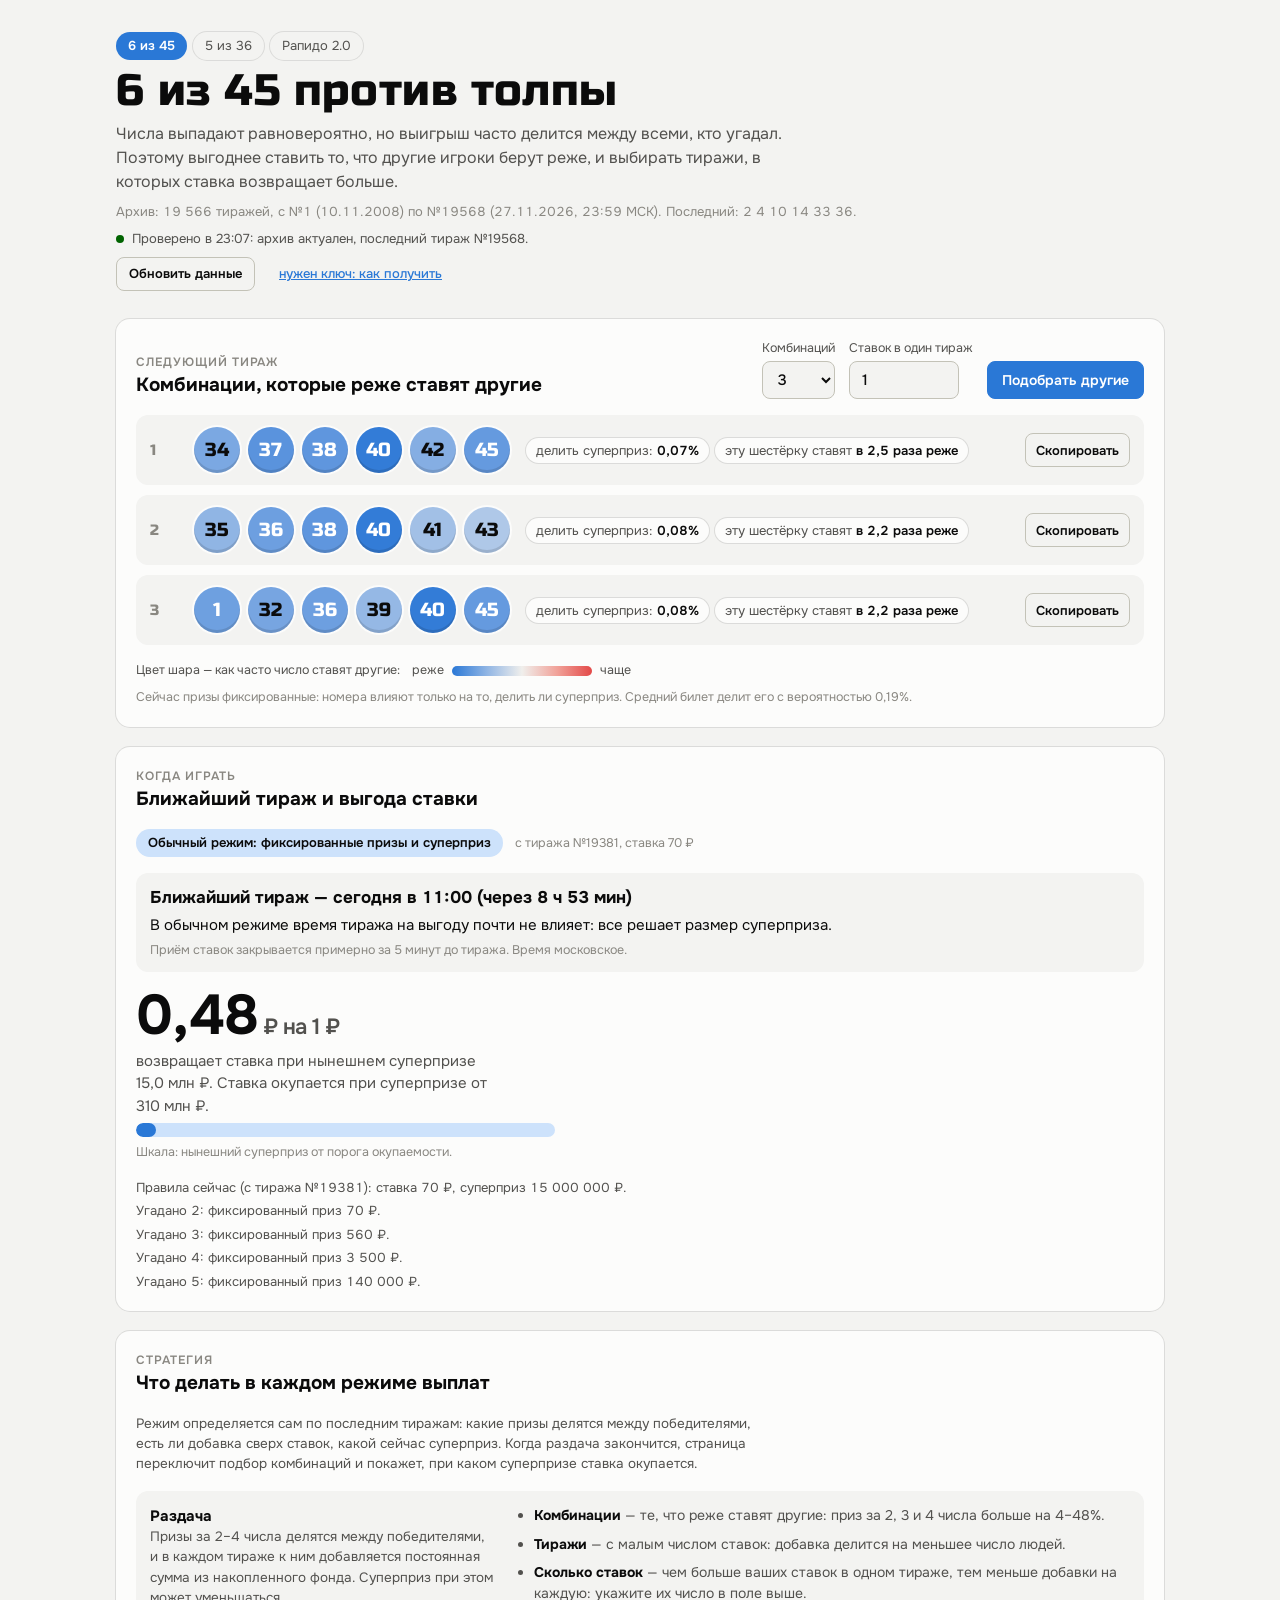
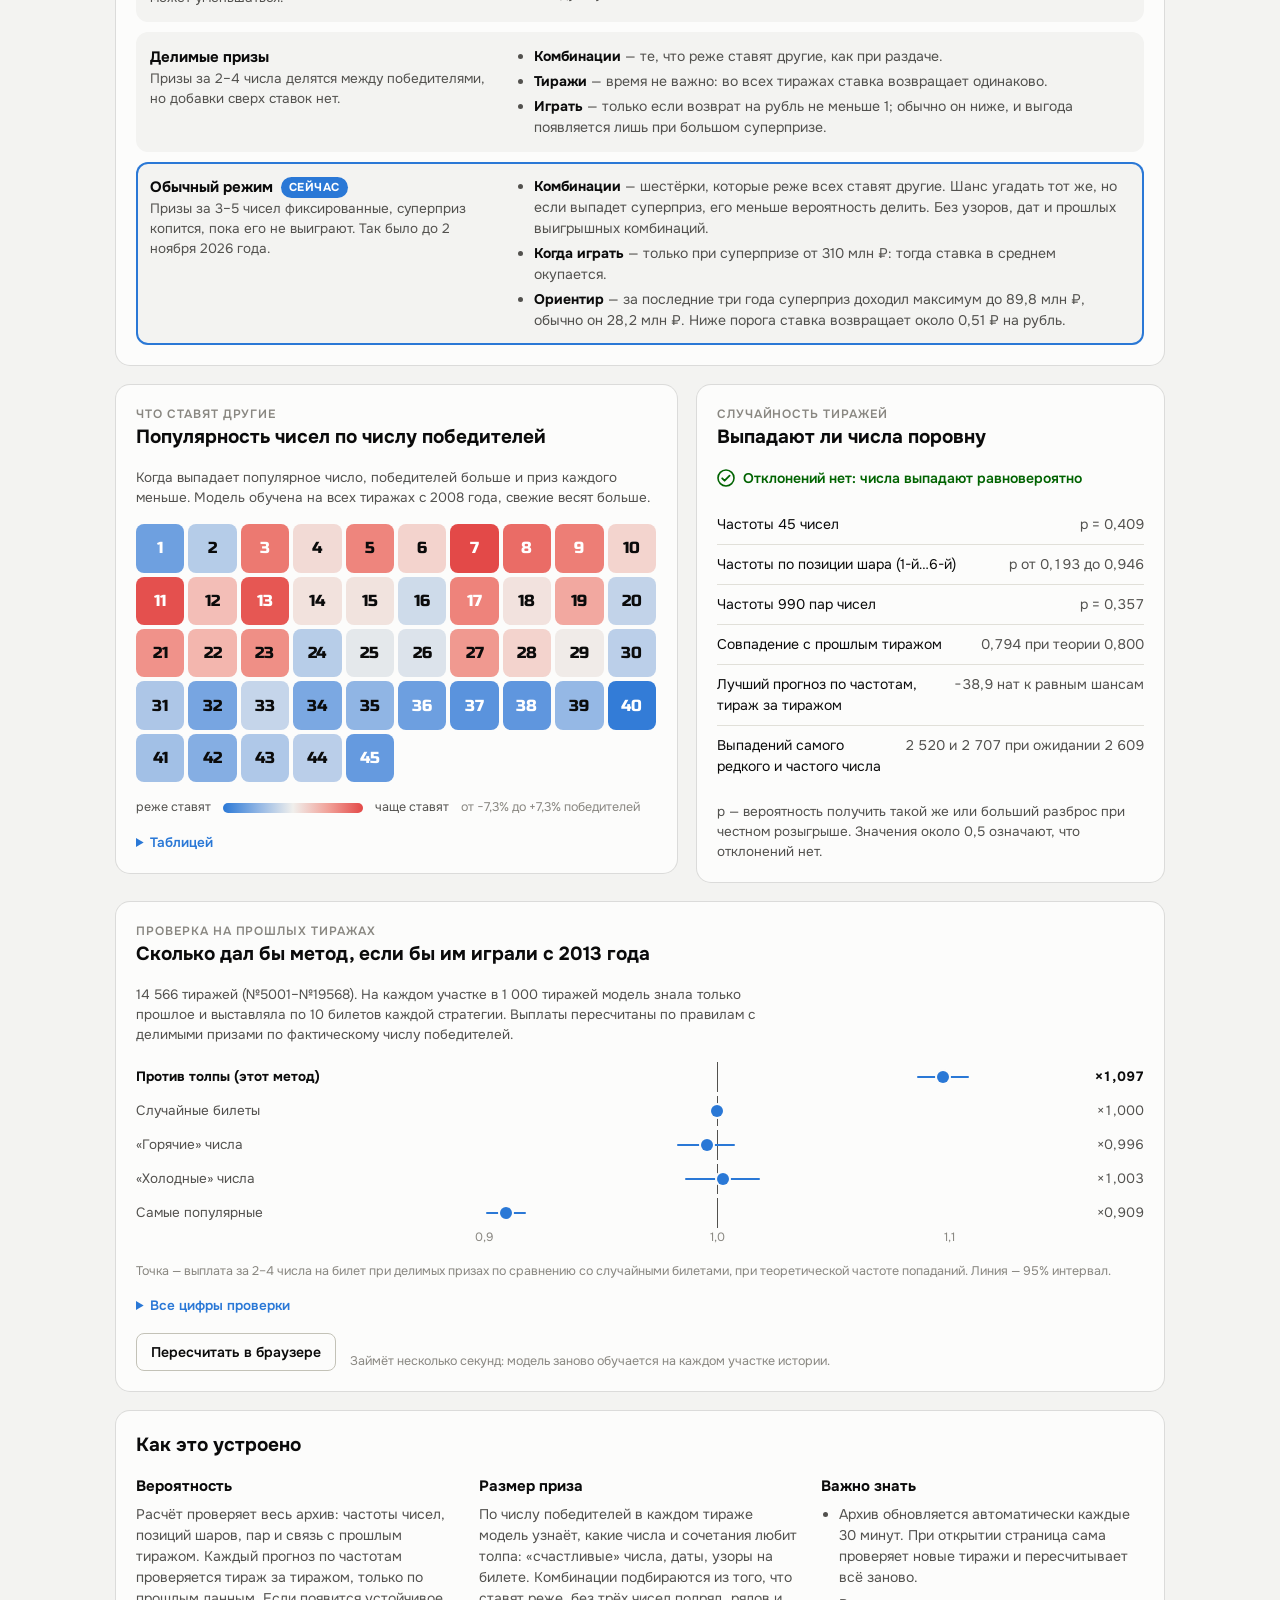
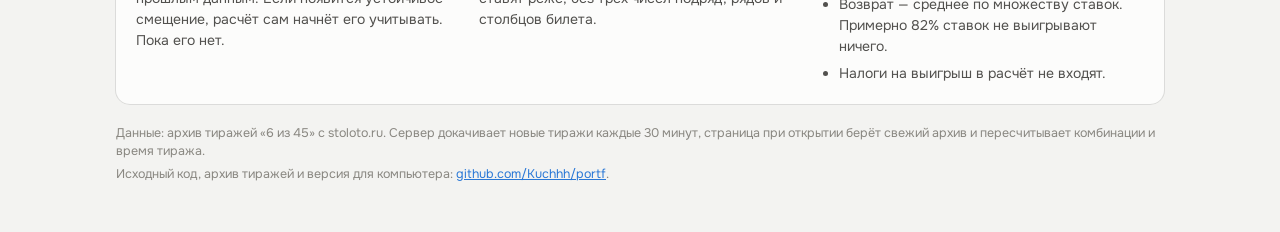
==== commit 0e9ae5c3: "Тиражи: 6 из 45 по №19568, 5 из 36 по №170692, Рапидо 2.0 по №189557" ====
--- a/index.html
+++ b/index.html
@@ -1021,7 +1021,7 @@
 <script>
 (function () {
   'use strict';
-  const INIT = {"status":{"count":19564,"first":{"n":1,"date":"2008-11-10 08:50"},"last":{"n":19566,"date":"2026-11-27 19:55","balls":[11,17,21,30,33,39]},"superprize":{"last":15000000,"max3y":89814980,"median1y":28235862}},"randomness":{"draws":19564,"freqP":0.4189678847810474,"minCount":2520,"maxCount":2706,"expected":2608.5333333333333,"posP":[0.8841665695306112,0.2576309086951941,0.2489704682269491,0.8583150292094126,0.20024658017152314,0.9489379179434458],"pairsP":0.3650526598316365,"overlapMean":0.7941011092368246,"overlapZ":-1.0511500845984292},"bias":{"passed":false,"best":{"hl":300,"a":4500,"score":-38.92307948757815}},"model":{"coefs":{"2":{"beta":[-0.02457064593198918,-0.009215860385044345,0.03188528865713197,0.005559239112103554,0.025296296494563466,0.012284932839997646,0.048390682797741245,0.025367043543252664,0.020146147740821383,0.006632429701843882,0.04047631039060331,0.01551148404150699,0.03983487529680743,0.008480914551059864,0.005750940244816752,-0.008311856440241286,0.02272415190378122,0.010141891410557142,0.017375017847953995,-0.008210063272674374,0.018174623485169395,0.01231516547525685,0.0282913568641952,-0.007634697475305535,-0.0019409826591243473,0.0012367178849342333,0.01381720126106948,0.007140650308993929,0.0027755244372836213,-0.018931369047832575,-0.010996903639731409,-0.02628277769423679,-0.016458295444151387,-0.025832004385685482,-0.022913786128339365,-0.029608333649712923,-0.03652493808966477,-0.03238638787989203,-0.01796779847977548,-0.03341946597483651,-0.014334885675588152,-0.022380809266208494,-0.011096357786840762,-0.012844324324872782,-0.027746342660439398],"theta":[0.002143233718378602,-0.0022189831645769986,-0.00042485400921851913,0.0009354900979334183],"mu":0.0015887013188560155},"3":{"beta":[-0.04778565559771271,-0.021147280235157093,0.05262661464192986,0.01010136728430062,0.047528016369758126,0.012866453820612366,0.07011087184760358,0.057536970741663786,0.05046832451386875,0.012898125570068822,0.06782981921505596,0.02244230752096047,0.0655746503303874,0.006549684989796945,0.005599829901268469,-0.012379879865605535,0.04838728917125307,0.005757763080154167,0.032303868290471834,-0.016981706868849217,0.04192228311308688,0.02594877135610121,0.043370186107726215,-0.020934535076420548,-0.004497318945802237,-0.007399812513825633,0.038915898723907424,0.012867281013371588,0.0016406862935927262,-0.019289633074692045,-0.024726649448424055,-0.0444764069209329,-0.015451215295908613,-0.042970859127065685,-0.03528872804380722,-0.04784398282168283,-0.05495405809720052,-0.053207881835652594,-0.03330865840198373,-0.06782053396066887,-0.028771713298556968,-0.03941797640485758,-0.02385141077302185,-0.019778274482591618,-0.05096289280687253],"theta":[-0.016424463756274425,-0.004528883208866999,0.008655593599323256,0.003499669840901953],"mu":-0.0006774803657959838},"4":{"beta":[-0.1001443500984539,-0.024733293412487912,0.09206135882877495,0.020366172560488435,0.06261224054658668,0.014847434184244264,0.10442863734216123,0.08761487707004476,0.0721059819988169,0.0017434599009069083,0.09746483024731811,0.05029688419328705,0.08483326073643797,0.008204110391515392,0.033855413748866574,-0.004240016522018257,0.08243385994925877,0.003267047748151498,0.04037716501579409,-0.010838447209806933,0.06151434783881909,0.035512688119002864,0.05366044329269596,-0.028847457642125852,0.006131927769268412,0.00684942596086402,0.07304020483482322,0.026955685835531255,0.019209630501981528,-0.038597785802972295,-0.03913356097692971,-0.05307535634023752,0.010181013401410819,-0.05879910728322195,-0.0633254666369742,-0.08121071769576022,-0.09569925882443546,-0.058294379577466346,-0.046390627546771784,-0.08618538971651021,-0.07123595093709108,-0.06442556904148668,-0.05323684703247966,-0.06155317834628477,-0.10960134137251507],"theta":[-0.07656352764294945,-0.02016493923061961,0.015510576574710153,0.011990607130140517],"mu":0.030421787923171115}},"p":[0,0.022222222222222223,0.022222222222222223,0.022222222222222223,0.022222222222222223,0.022222222222222223,0.022222222222222223,0.022222222222222223,0.022222222222222223,0.022222222222222223,0.022222222222222223,0.022222222222222223,0.022222222222222223,0.022222222222222223,0.022222222222222223,0.022222222222222223,0.022222222222222223,0.022222222222222223,0.022222222222222223,0.022222222222222223,0.022222222222222223,0.022222222222222223,0.022222222222222223,0.022222222222222223,0.022222222222222223,0.022222222222222223,0.022222222222222223,0.022222222222222223,0.022222222222222223,0.022222222222222223,0.022222222222222223,0.022222222222222223,0.022222222222222223,0.022222222222222223,0.022222222222222223,0.022222222222222223,0.022222222222222223,0.022222222222222223,0.022222222222222223,0.022222222222222223,0.022222222222222223,0.022222222222222223,0.022222222222222223,0.022222222222222223,0.022222222222222223,0.022222222222222223],"recent":[[10,20,40,13,30,21],[45,10,33,8,41,42],[17,44,15,4,9,16],[18,1,12,35,9,44],[5,43,18,39,25,3],[15,23,27,13,12,24],[11,4,13,36,28,42],[42,38,2,29,8,24],[14,8,22,19,18,42],[34,43,14,45,24,25],[5,16,38,43,12,13],[36,5,6,30,38,12],[40,21,34,11,8,19],[38,8,43,12,45,19],[44,3,24,5,11,28],[10,31,26,9,41,36],[43,35,5,8,27,17],[38,19,42,43,5,2],[15,34,23,28,19,40],[23,7,5,35,21,1],[15,6,1,2,17,21],[6,22,45,23,5,15],[25,31,8,17,39,6],[8,2,26,30,1,11],[24,17,15,33,28,7],[40,25,5,27,21,28],[8,19,12,14,6,16],[7,4,9,41,44,1],[29,37,34,7,19,17],[15,14,30,42,34,10],[32,8,21,27,34,4],[1,32,25,36,29,2],[14,26,41,44,34,28],[41,2,13,1,43,42],[31,38,17,10,33,39],[7,36,20,13,27,19],[7,38,11,32,1,18],[41,37,21,23,2,27],[31,5,19,8,40,25],[35,15,7,13,29,3],[43,17,12,24,13,36],[2,10,14,19,30,43],[11,29,10,30,28,40],[2,28,11,44,40,18],[15,32,1,44,42,18],[14,26,1,24,35,25],[43,34,21,39,32,9],[7,16,15,2,10,38],[33,32,35,45,5,23],[11,17,30,21,39,33]],"info":{"startNumber":19381,"draws":186,"price":70,"superprize":15000000,"tiers":{"2":{"shared":false,"fixed":70,"perCol":16.867853377610576,"a":0,"b":16.867853377610576},"3":{"shared":false,"fixed":560,"perCol":14.321219140038282,"a":0,"b":14.321219140038282},"4":{"shared":false,"fixed":3500,"perCol":5.132279380839536,"a":0,"b":5.132279380839536},"5":{"shared":false,"fixed":140000,"perCol":4.567070453462945,"a":0,"b":4.567070453462945}},"slots":{"11:00":{"columns":52091,"draws":17},"12:30":{"columns":24863,"draws":17},"14:25":{"columns":30500,"draws":17},"14:40":{"columns":11141,"draws":17},"14:55":{"columns":10976,"draws":17},"17:30":{"columns":32755,"draws":17},"19:25":{"columns":28912,"draws":17},"19:40":{"columns":10317,"draws":17},"19:55":{"columns":11229,"draws":17},"23:00":{"columns":38919,"draws":16},"23:59":{"columns":15078,"draws":17}},"nMedian":15263,"endNumber":19566,"mode":"fixed","evRest":31.968192990597984,"breakEven":309771350},"prev":{"startNumber":19372,"draws":9,"price":70,"superprize":61821003,"tiers":{"3":{"shared":false,"fixed":2100,"perCol":43.77500443057598,"a":0,"b":43.77500443057598},"4":{"shared":false,"fixed":2800,"perCol":3.2969984189229966,"a":0,"b":3.2969984189229966},"5":{"shared":false,"fixed":100000,"perCol":2.1035517625653353,"a":0,"b":2.1035517625653353}},"slots":{"12:30":{"columns":19581,"draws":1},"14:25":{"columns":28364,"draws":1},"14:40":{"columns":5573,"draws":1},"14:55":{"columns":7487,"draws":1},"17:30":{"columns":32918,"draws":1},"19:25":{"columns":29574,"draws":1},"19:40":{"columns":6833,"draws":1},"19:55":{"columns":7888,"draws":1},"23:00":{"columns":36645,"draws":1}},"nMedian":19581,"endNumber":19380,"mode":"fixed","evRest":53.81912472099653,"breakEven":131794200.00000003}},"tickets":[{"C":[34,37,38,40,42,45],"mult":{"2":1.042316333810443,"3":1.14680076555031,"4":1.4019035914559055},"popRel":0.39853707781947234},{"C":[32,36,37,40,41,43],"mult":{"2":1.0356783753620782,"3":1.1299185143496344,"4":1.4115088274270888},"popRel":0.4397961531850868},{"C":[32,33,39,40,44,45],"mult":{"2":1.0316188509043767,"3":1.117350413221392,"4":1.379850446616558},"popRel":0.4566253125236033},{"C":[1,35,36,39,40,42],"mult":{"2":1.0352872853717094,"3":1.1302855394719884,"4":1.3953107026328846},"popRel":0.4561975255403894},{"C":[30,36,38,41,44,45],"mult":{"2":1.0321239854818196,"3":1.1035150963496378,"4":1.3514838550373225},"popRel":0.49337195185032645},{"C":[1,35,37,38,43,44],"mult":{"2":1.0327012466024317,"3":1.111439316835594,"4":1.3740996602872297},"popRel":0.5029612084424925},{"C":[1,2,33,36,37,45],"mult":{"2":1.0335949206214277,"3":1.1130258566113047,"4":1.3502141358128263},"popRel":0.49692074631875915},{"C":[1,2,30,32,38,40],"mult":{"2":1.0340215472971181,"3":1.1136415774909543,"4":1.2661163399008717},"popRel":0.5101292297874169},{"C":[31,32,35,42,43,45],"mult":{"2":1.0286587372347353,"3":1.1034425329324093,"4":1.350222507363853},"popRel":0.507769232788594},{"C":[20,24,25,36,37,39],"mult":{"2":1.02406207735796,"3":1.0888776664187405,"4":1.2673221253128977},"popRel":0.5353658660082707}],"backtest":{"from":5001,"to":19566,"draws":14564,"k":10,"block":1000,"strategies":{"anti":{"hitRate":[0.15361164515243064,0.02324224114254326,0.001435045317220544,0.000034331227684702005],"prize":[1.0376153855828543,1.144439062308722,1.444869839800227],"size":56.22788187646432,"sizeRatio":1.097132985983166,"sizeCI":[1.0859386221954748,1.1084052816918768],"sim":57.544769450473794,"simRatio":1.148061905198256,"simCI":[1.0975466844783346,1.207970685586197],"real":24.718875308981048,"realRatio":1.130185940897862,"realCI":[1.010076001046261,1.2749679024952911]},"random":{"hitRate":[0.15085141444658062,0.021985718209283165,0.001283987915407855,0.000020598736610821203],"prize":[1.0046883580784916,1.0178209994768617,1.1202324880611316],"size":51.24983260445609,"sizeRatio":1,"sizeCI":[1,1],"sim":50.12340291923242,"simRatio":1,"simCI":[1,1],"real":21.871511947267233,"realRatio":1,"realCI":[1,1]},"popular":{"hitRate":[0.14890140071408953,0.02208184564680033,0.0013457841252403186,0.000013732491073880802],"prize":[0.9721803324379645,0.9085945962819646,0.799108805641343],"size":46.59701434895105,"sizeRatio":0.9092130057981792,"sizeCI":[0.9008739080715917,0.9179570582460416],"sim":45.7513964855103,"simRatio":0.9127751473544791,"simCI":[0.8786585323240935,0.9483622296730112],"real":22.19548887668223,"realRatio":1.014812735863717,"realCI":[0.9562864117637498,1.080565105404539]},"hot":{"hitRate":[0.15084454820104368,0.023558088437242514,0.0015998352101071135,0.000027464982147761604],"prize":[1.0054853033707927,1.022308100183673,1.0677538421191515],"size":51.031979982068385,"sizeRatio":0.9957492032399583,"sizeCI":[0.9829287110308971,1.0077085887295802],"sim":52.71915905763145,"simRatio":1.0517873086666076,"simCI":[1.0119770513199793,1.089067358006433],"real":23.647006316945895,"realRatio":1.0811784011073136,"realCI":[1.0032379413923553,1.1835627910215556]},"cold":{"hitRate":[0.15125652293326008,0.022157374347706673,0.001215325460038451,0.000020598736610821203],"prize":[1.006693909790405,1.0290497831821626,1.1024864794862352],"size":51.38694636792623,"sizeRatio":1.0026753992452693,"sizeCI":[0.9862562011571977,1.0186195083564886],"sim":51.13539044968849,"simRatio":1.0201899207060374,"simCI":[0.9704652978446653,1.0797747455135482],"real":23.753982422411426,"realRatio":1.0860695172644157,"realCI":[0.9985931334621045,1.1899383848911318]}},"theory":[0.15147402229081186,0.02244059589493509,0.0013646308314487555,0.00002872907013576327]},"built":"2026-11-27 18:53"};
+  const INIT = {"status":{"count":19566,"first":{"n":1,"date":"2008-11-10 08:50"},"last":{"n":19568,"date":"2026-11-27 23:59","balls":[2,4,10,14,33,36]},"superprize":{"last":15000000,"max3y":89814980,"median1y":28232562}},"randomness":{"draws":19566,"freqP":0.4094190459313424,"minCount":2520,"maxCount":2707,"expected":2608.8,"posP":[0.881286965143981,0.24906548367603562,0.24593659105098195,0.8569170013736518,0.1927807499741875,0.9455351881610685],"pairsP":0.35697819116337565,"overlapMean":0.7940199335548173,"overlapZ":-1.065668340408058},"bias":{"passed":false,"best":{"hl":300,"a":4500,"score":-38.94304027490313}},"model":{"coefs":{"2":{"beta":[-0.02457128121987659,-0.00951527124163176,0.03222981482307222,0.0052097629110628325,0.025281140415391107,0.01221782223160528,0.048400891774369716,0.025352068625005324,0.020120035403570415,0.0063262107552446425,0.04043548224981356,0.015484848569737739,0.03980930781461987,0.008168188152714603,0.005713758774953877,-0.008307227736399027,0.02271203882552706,0.010110387179520276,0.017367603657413855,-0.008214350593884394,0.018177073024508668,0.012344167458186889,0.0282963641017544,-0.007708812141631766,-0.0019560933427262917,0.001251385655444838,0.013814174140609311,0.007109344723605404,0.0032106219403981407,-0.018934791091558986,-0.010982339987713294,-0.02628212788609468,-0.016772546212612763,-0.025851055803095265,-0.022913796078343214,-0.029932190473090117,-0.03610851168290194,-0.03203884760140721,-0.017997013201946795,-0.033407617609959785,-0.01434553395154912,-0.022000395181397406,-0.011079545407033023,-0.01247588727409401,-0.027747257489828047],"theta":[0.0022525617399906384,-0.002239536098697657,-0.00047172751642347616,0.0009462700968903949],"mu":0.0016214808218149995},"3":{"beta":[-0.04772053551418983,-0.021452342466664786,0.052618190526053876,0.009749737209357439,0.04756433030155367,0.012914678320774144,0.0701864357987811,0.057567313292192904,0.050514224301166304,0.012576132193100716,0.06787699029215608,0.022504699704213434,0.06564492796578249,0.006195804516279708,0.005666254640281921,-0.01229442463660834,0.04844587931440292,0.0058059378608538905,0.03239528681935355,-0.016911942202616145,0.04197104904533318,0.026012644160162284,0.043413896351883356,-0.020895995542887746,-0.004462953615791489,-0.007340564096100251,0.03897970648232808,0.0129477374367908,0.0016591334896591914,-0.019228428305536196,-0.02465875992979248,-0.04439885037062303,-0.015772065302758417,-0.04291694002498465,-0.03523412953529975,-0.048153625528131044,-0.05495442841464118,-0.05321669721904308,-0.03324563203555145,-0.06775081661194902,-0.028715628270212314,-0.03941626185054813,-0.02378463697211517,-0.01978558940914609,-0.05089974216652768],"theta":[-0.016348221713202164,-0.004535119527116359,0.008684200066093457,0.0035600498652968823],"mu":-0.0008853060293658615},"4":{"beta":[-0.10006719876730466,-0.024784512258916144,0.09166769200532823,0.02032978886511782,0.06266241523039659,0.014936458229591516,0.10451532857036314,0.08769115641868108,0.07218282291902049,0.0017042017400697984,0.09753794670641992,0.05037932207206642,0.08492079986988722,0.008145369146889453,0.03396917158341892,-0.004155711179817183,0.08251702394431457,0.003347842701020346,0.04048098916073936,-0.010739155396409298,0.0615686529550416,0.03557726613268588,0.05373095813361507,-0.028792755326589533,0.006195682331394334,0.006928940611222841,0.07311801823342201,0.027048781811257753,0.01879594552437215,-0.03850217341433759,-0.03905333000855875,-0.0530051982213464,0.01013841573449495,-0.05872911630317115,-0.06324304952268228,-0.08123197583602036,-0.09611207181771925,-0.05867798471092255,-0.046300602162822696,-0.08610138960719656,-0.07114756602916804,-0.06481801393633486,-0.053164540668053345,-0.06194834694190175,-0.10951629852475242],"theta":[-0.07658665670059693,-0.020140694010346363,0.015598507898481873,0.012042446780651915],"mu":0.030121373973671327}},"p":[0,0.022222222222222223,0.022222222222222223,0.022222222222222223,0.022222222222222223,0.022222222222222223,0.022222222222222223,0.022222222222222223,0.022222222222222223,0.022222222222222223,0.022222222222222223,0.022222222222222223,0.022222222222222223,0.022222222222222223,0.022222222222222223,0.022222222222222223,0.022222222222222223,0.022222222222222223,0.022222222222222223,0.022222222222222223,0.022222222222222223,0.022222222222222223,0.022222222222222223,0.022222222222222223,0.022222222222222223,0.022222222222222223,0.022222222222222223,0.022222222222222223,0.022222222222222223,0.022222222222222223,0.022222222222222223,0.022222222222222223,0.022222222222222223,0.022222222222222223,0.022222222222222223,0.022222222222222223,0.022222222222222223,0.022222222222222223,0.022222222222222223,0.022222222222222223,0.022222222222222223,0.022222222222222223,0.022222222222222223,0.022222222222222223,0.022222222222222223,0.022222222222222223],"recent":[[17,44,15,4,9,16],[18,1,12,35,9,44],[5,43,18,39,25,3],[15,23,27,13,12,24],[11,4,13,36,28,42],[42,38,2,29,8,24],[14,8,22,19,18,42],[34,43,14,45,24,25],[5,16,38,43,12,13],[36,5,6,30,38,12],[40,21,34,11,8,19],[38,8,43,12,45,19],[44,3,24,5,11,28],[10,31,26,9,41,36],[43,35,5,8,27,17],[38,19,42,43,5,2],[15,34,23,28,19,40],[23,7,5,35,21,1],[15,6,1,2,17,21],[6,22,45,23,5,15],[25,31,8,17,39,6],[8,2,26,30,1,11],[24,17,15,33,28,7],[40,25,5,27,21,28],[8,19,12,14,6,16],[7,4,9,41,44,1],[29,37,34,7,19,17],[15,14,30,42,34,10],[32,8,21,27,34,4],[1,32,25,36,29,2],[14,26,41,44,34,28],[41,2,13,1,43,42],[31,38,17,10,33,39],[7,36,20,13,27,19],[7,38,11,32,1,18],[41,37,21,23,2,27],[31,5,19,8,40,25],[35,15,7,13,29,3],[43,17,12,24,13,36],[2,10,14,19,30,43],[11,29,10,30,28,40],[2,28,11,44,40,18],[15,32,1,44,42,18],[14,26,1,24,35,25],[43,34,21,39,32,9],[7,16,15,2,10,38],[33,32,35,45,5,23],[11,17,30,21,39,33],[29,42,3,44,37,38],[14,2,33,4,36,10]],"info":{"startNumber":19381,"draws":188,"price":70,"superprize":15000000,"tiers":{"2":{"shared":false,"fixed":70,"perCol":16.795751676908758,"a":0,"b":16.795751676908758},"3":{"shared":false,"fixed":560,"perCol":14.28074053788726,"a":0,"b":14.28074053788726},"4":{"shared":false,"fixed":3500,"perCol":5.107315599003721,"a":0,"b":5.107315599003721},"5":{"shared":false,"fixed":140000,"perCol":4.69349772355949,"a":0,"b":4.69349772355949}},"slots":{"11:00":{"columns":52091,"draws":17},"12:30":{"columns":24863,"draws":17},"14:25":{"columns":30500,"draws":17},"14:40":{"columns":11141,"draws":17},"14:55":{"columns":10976,"draws":17},"17:30":{"columns":32755,"draws":17},"19:25":{"columns":28912,"draws":17},"19:40":{"columns":10317,"draws":17},"19:55":{"columns":11229,"draws":17},"23:00":{"columns":37769,"draws":17},"23:59":{"columns":12478,"draws":18}},"nMedian":15170,"endNumber":19568,"mode":"fixed","evRest":31.968192990597984,"breakEven":309771350},"prev":{"startNumber":19372,"draws":9,"price":70,"superprize":61821003,"tiers":{"3":{"shared":false,"fixed":2100,"perCol":43.77500443057598,"a":0,"b":43.77500443057598},"4":{"shared":false,"fixed":2800,"perCol":3.2969984189229966,"a":0,"b":3.2969984189229966},"5":{"shared":false,"fixed":100000,"perCol":2.1035517625653353,"a":0,"b":2.1035517625653353}},"slots":{"12:30":{"columns":19581,"draws":1},"14:25":{"columns":28364,"draws":1},"14:40":{"columns":5573,"draws":1},"14:55":{"columns":7487,"draws":1},"17:30":{"columns":32918,"draws":1},"19:25":{"columns":29574,"draws":1},"19:40":{"columns":6833,"draws":1},"19:55":{"columns":7888,"draws":1},"23:00":{"columns":36645,"draws":1}},"nMedian":19581,"endNumber":19380,"mode":"fixed","evRest":53.81912472099653,"breakEven":131794200.00000003}},"tickets":[{"C":[34,37,38,40,42,45],"mult":{"2":1.0420423661627618,"3":1.146741593594905,"4":1.402791761511121},"popRel":0.39955103379332096},{"C":[35,36,38,40,41,43],"mult":{"2":1.0339211553648384,"3":1.1254942924833902,"4":1.3943113822434918},"popRel":0.44613330394097983},{"C":[1,32,36,39,40,45],"mult":{"2":1.0375362113525999,"3":1.1356586642617328,"4":1.3750123538923105},"popRel":0.4548568580961923},{"C":[32,33,37,40,41,44],"mult":{"2":1.0328350810050588,"3":1.112745539231493,"4":1.340835635254982},"popRel":0.47158376392403134},{"C":[1,30,36,37,42,43],"mult":{"2":1.0332783970563346,"3":1.1114458573666326,"4":1.3827414516338155},"popRel":0.49429618495527106},{"C":[1,2,24,35,37,38],"mult":{"2":1.0309285374168253,"3":1.1108438251742934,"4":1.3255468468492895},"popRel":0.5128817011453656},{"C":[30,38,39,41,44,45],"mult":{"2":1.0290317235643502,"3":1.1003283397066745,"4":1.3648429173463223},"popRel":0.5034624890999365},{"C":[1,34,35,39,41,42],"mult":{"2":1.0297778357506422,"3":1.107330627271538,"4":1.3551557016222109},"popRel":0.5153251110232911},{"C":[20,24,25,32,36,37],"mult":{"2":1.0260307191748017,"3":1.0940987508870073,"4":1.272672534577041},"popRel":0.5193133535021802},{"C":[1,2,30,33,34,40],"mult":{"2":1.0301381047418068,"3":1.1017598592969033,"4":1.2702402508564867},"popRel":0.5213835738213747}],"backtest":{"from":5001,"to":19568,"draws":14566,"k":10,"block":1000,"strategies":{"anti":{"hitRate":[0.1536386104627214,0.023239049842098035,0.0014348482768090072,0.00003432651379925855],"prize":[1.0376061674894834,1.144439062308722,1.444869839800227],"size":56.22763054216179,"sizeRatio":1.097122193700447,"sizeCI":[1.0859291230502215,1.1084052816918768],"sim":57.54581367462889,"simRatio":1.1480951352573494,"simCI":[1.0976263700089464,1.207970685586197],"real":24.71884525607579,"realRatio":1.1302155841212511,"realCI":[1.0101562920562006,1.2749814265635373]},"random":{"hitRate":[0.1508650281477413,0.021982699437045172,0.0012838116160922696,0.00002059590827955513],"prize":[1.0046984461480524,1.0178209994768617,1.1202324880611316],"size":51.25010765894133,"sizeRatio":1,"sizeCI":[1,1],"sim":50.12286169275493,"simRatio":1,"simCI":[1,1],"real":21.870911712206507,"realRatio":1,"realCI":[1,1]},"popular":{"hitRate":[0.14888095565014417,0.0220788136756831,0.001345599340930935,0.000013730605519703418],"prize":[0.9721803324379645,0.9085945962819646,0.799108805641343],"size":46.59701434895105,"sizeRatio":0.9092081261378876,"sizeCI":[0.9008739080715917,0.917952201117028],"sim":45.74379595448853,"simRatio":0.9126333654868038,"simCI":[0.8782848178896738,0.9483622296730112],"real":22.192441301661404,"realRatio":1.0147012430796585,"realCI":[0.9562785462713431,1.0804421551977488]},"hot":{"hitRate":[0.15083756693670192,0.023554853769051216,0.0015996155430454482,0.000027461211039406836],"prize":[1.0054965650536327,1.022308100183673,1.0677538421191515],"size":51.03228703549994,"sizeRatio":0.9957498504219554,"sizeCI":[0.9829302345686146,1.007710112761925],"sim":52.71371251056912,"simRatio":1.0516900019335624,"simCI":[1.0116498706952846,1.089067358006433],"real":23.644720582177673,"realRatio":1.081103563185305,"realCI":[1.0031720304397544,1.1834790410530533]},"cold":{"hitRate":[0.15125635040505286,0.02216806261156117,0.0012151585884937527,0.00002059590827955513],"prize":[1.0066923910841148,1.029146233083322,1.1024864794862352],"size":51.38852825484916,"sizeRatio":1.0027008840026053,"sizeCI":[0.9862562011571977,1.0186658809607603],"sim":51.145830185430604,"simRatio":1.0204092196280872,"simCI":[0.971400611151334,1.0799987017067831],"real":23.75985170946039,"realRatio":1.0863676842607175,"realCI":[0.9988934326313945,1.1905526906934025]}},"theory":[0.15147402229081186,0.02244059589493509,0.0013646308314487555,0.00002872907013576327]},"built":"2026-11-28 01:55"};
   const L = window.Lotto;
   const $ = (id) => document.getElementById(id);
   const nf0 = new Intl.NumberFormat('ru-RU', { maximumFractionDigits: 0 });
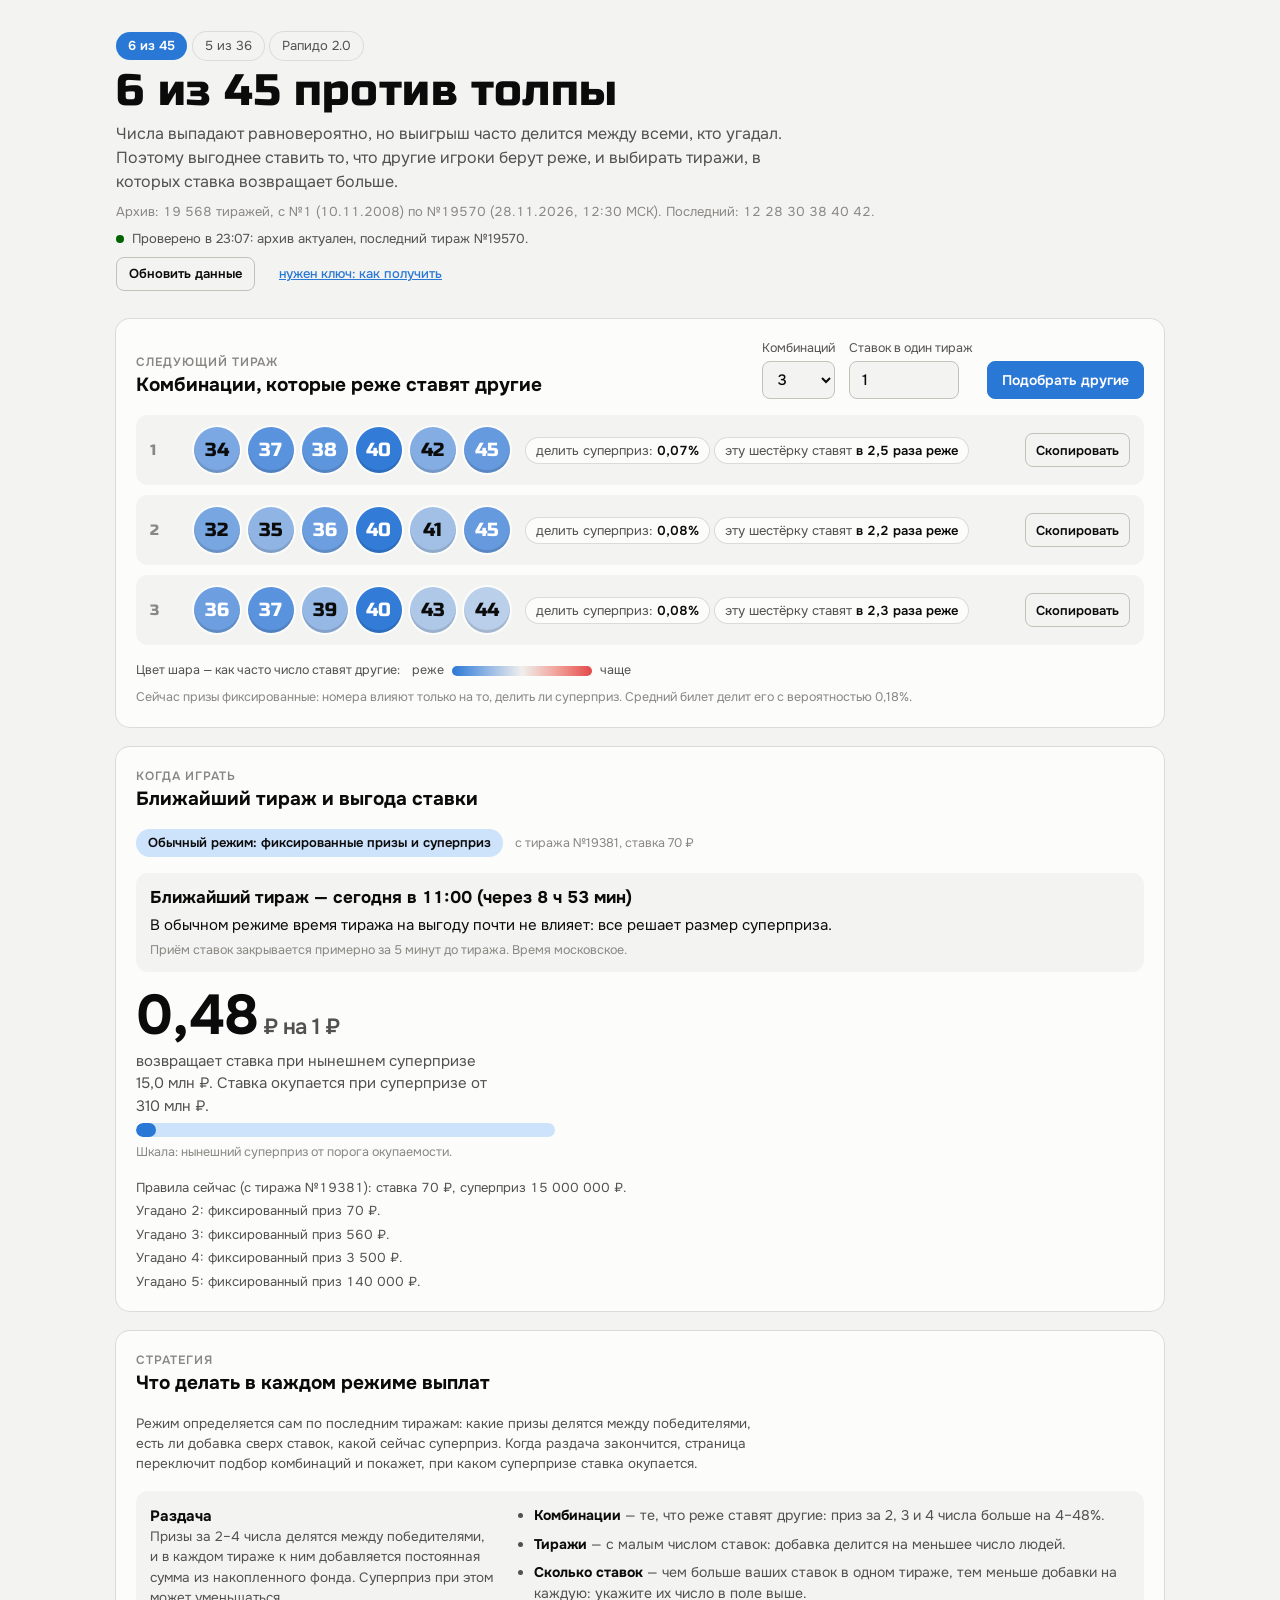
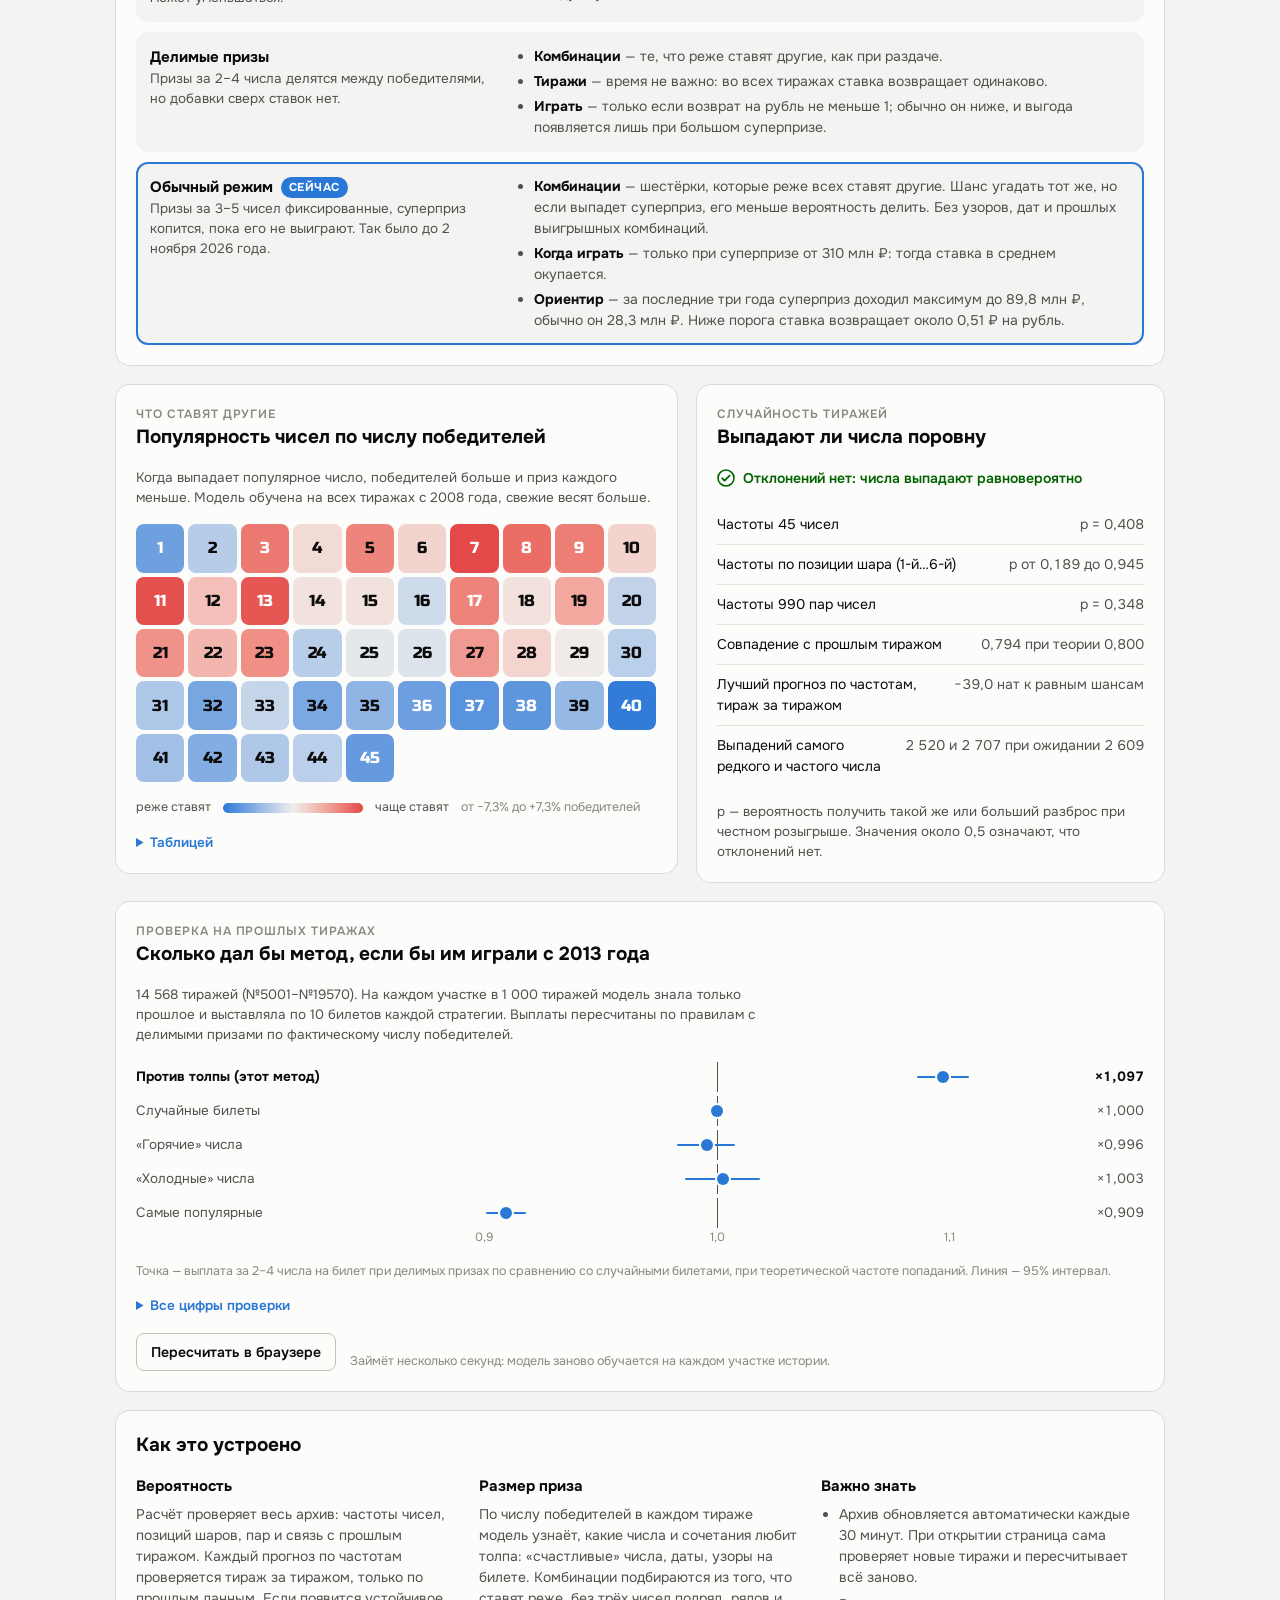
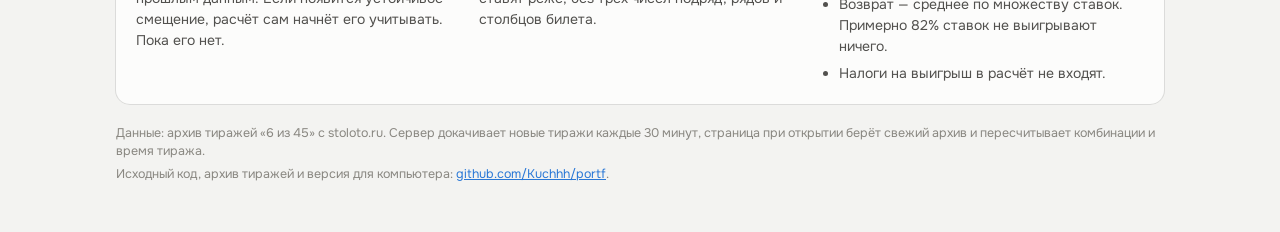
==== commit 417815f1: "Тиражи: 6 из 45 по №19570, 5 из 36 по №170713, Рапидо 2.0 по №189571" ====
--- a/index.html
+++ b/index.html
@@ -1021,7 +1021,7 @@
 <script>
 (function () {
   'use strict';
-  const INIT = {"status":{"count":19566,"first":{"n":1,"date":"2008-11-10 08:50"},"last":{"n":19568,"date":"2026-11-27 23:59","balls":[2,4,10,14,33,36]},"superprize":{"last":15000000,"max3y":89814980,"median1y":28232562}},"randomness":{"draws":19566,"freqP":0.4094190459313424,"minCount":2520,"maxCount":2707,"expected":2608.8,"posP":[0.881286965143981,0.24906548367603562,0.24593659105098195,0.8569170013736518,0.1927807499741875,0.9455351881610685],"pairsP":0.35697819116337565,"overlapMean":0.7940199335548173,"overlapZ":-1.065668340408058},"bias":{"passed":false,"best":{"hl":300,"a":4500,"score":-38.94304027490313}},"model":{"coefs":{"2":{"beta":[-0.02457128121987659,-0.00951527124163176,0.03222981482307222,0.0052097629110628325,0.025281140415391107,0.01221782223160528,0.048400891774369716,0.025352068625005324,0.020120035403570415,0.0063262107552446425,0.04043548224981356,0.015484848569737739,0.03980930781461987,0.008168188152714603,0.005713758774953877,-0.008307227736399027,0.02271203882552706,0.010110387179520276,0.017367603657413855,-0.008214350593884394,0.018177073024508668,0.012344167458186889,0.0282963641017544,-0.007708812141631766,-0.0019560933427262917,0.001251385655444838,0.013814174140609311,0.007109344723605404,0.0032106219403981407,-0.018934791091558986,-0.010982339987713294,-0.02628212788609468,-0.016772546212612763,-0.025851055803095265,-0.022913796078343214,-0.029932190473090117,-0.03610851168290194,-0.03203884760140721,-0.017997013201946795,-0.033407617609959785,-0.01434553395154912,-0.022000395181397406,-0.011079545407033023,-0.01247588727409401,-0.027747257489828047],"theta":[0.0022525617399906384,-0.002239536098697657,-0.00047172751642347616,0.0009462700968903949],"mu":0.0016214808218149995},"3":{"beta":[-0.04772053551418983,-0.021452342466664786,0.052618190526053876,0.009749737209357439,0.04756433030155367,0.012914678320774144,0.0701864357987811,0.057567313292192904,0.050514224301166304,0.012576132193100716,0.06787699029215608,0.022504699704213434,0.06564492796578249,0.006195804516279708,0.005666254640281921,-0.01229442463660834,0.04844587931440292,0.0058059378608538905,0.03239528681935355,-0.016911942202616145,0.04197104904533318,0.026012644160162284,0.043413896351883356,-0.020895995542887746,-0.004462953615791489,-0.007340564096100251,0.03897970648232808,0.0129477374367908,0.0016591334896591914,-0.019228428305536196,-0.02465875992979248,-0.04439885037062303,-0.015772065302758417,-0.04291694002498465,-0.03523412953529975,-0.048153625528131044,-0.05495442841464118,-0.05321669721904308,-0.03324563203555145,-0.06775081661194902,-0.028715628270212314,-0.03941626185054813,-0.02378463697211517,-0.01978558940914609,-0.05089974216652768],"theta":[-0.016348221713202164,-0.004535119527116359,0.008684200066093457,0.0035600498652968823],"mu":-0.0008853060293658615},"4":{"beta":[-0.10006719876730466,-0.024784512258916144,0.09166769200532823,0.02032978886511782,0.06266241523039659,0.014936458229591516,0.10451532857036314,0.08769115641868108,0.07218282291902049,0.0017042017400697984,0.09753794670641992,0.05037932207206642,0.08492079986988722,0.008145369146889453,0.03396917158341892,-0.004155711179817183,0.08251702394431457,0.003347842701020346,0.04048098916073936,-0.010739155396409298,0.0615686529550416,0.03557726613268588,0.05373095813361507,-0.028792755326589533,0.006195682331394334,0.006928940611222841,0.07311801823342201,0.027048781811257753,0.01879594552437215,-0.03850217341433759,-0.03905333000855875,-0.0530051982213464,0.01013841573449495,-0.05872911630317115,-0.06324304952268228,-0.08123197583602036,-0.09611207181771925,-0.05867798471092255,-0.046300602162822696,-0.08610138960719656,-0.07114756602916804,-0.06481801393633486,-0.053164540668053345,-0.06194834694190175,-0.10951629852475242],"theta":[-0.07658665670059693,-0.020140694010346363,0.015598507898481873,0.012042446780651915],"mu":0.030121373973671327}},"p":[0,0.022222222222222223,0.022222222222222223,0.022222222222222223,0.022222222222222223,0.022222222222222223,0.022222222222222223,0.022222222222222223,0.022222222222222223,0.022222222222222223,0.022222222222222223,0.022222222222222223,0.022222222222222223,0.022222222222222223,0.022222222222222223,0.022222222222222223,0.022222222222222223,0.022222222222222223,0.022222222222222223,0.022222222222222223,0.022222222222222223,0.022222222222222223,0.022222222222222223,0.022222222222222223,0.022222222222222223,0.022222222222222223,0.022222222222222223,0.022222222222222223,0.022222222222222223,0.022222222222222223,0.022222222222222223,0.022222222222222223,0.022222222222222223,0.022222222222222223,0.022222222222222223,0.022222222222222223,0.022222222222222223,0.022222222222222223,0.022222222222222223,0.022222222222222223,0.022222222222222223,0.022222222222222223,0.022222222222222223,0.022222222222222223,0.022222222222222223,0.022222222222222223],"recent":[[17,44,15,4,9,16],[18,1,12,35,9,44],[5,43,18,39,25,3],[15,23,27,13,12,24],[11,4,13,36,28,42],[42,38,2,29,8,24],[14,8,22,19,18,42],[34,43,14,45,24,25],[5,16,38,43,12,13],[36,5,6,30,38,12],[40,21,34,11,8,19],[38,8,43,12,45,19],[44,3,24,5,11,28],[10,31,26,9,41,36],[43,35,5,8,27,17],[38,19,42,43,5,2],[15,34,23,28,19,40],[23,7,5,35,21,1],[15,6,1,2,17,21],[6,22,45,23,5,15],[25,31,8,17,39,6],[8,2,26,30,1,11],[24,17,15,33,28,7],[40,25,5,27,21,28],[8,19,12,14,6,16],[7,4,9,41,44,1],[29,37,34,7,19,17],[15,14,30,42,34,10],[32,8,21,27,34,4],[1,32,25,36,29,2],[14,26,41,44,34,28],[41,2,13,1,43,42],[31,38,17,10,33,39],[7,36,20,13,27,19],[7,38,11,32,1,18],[41,37,21,23,2,27],[31,5,19,8,40,25],[35,15,7,13,29,3],[43,17,12,24,13,36],[2,10,14,19,30,43],[11,29,10,30,28,40],[2,28,11,44,40,18],[15,32,1,44,42,18],[14,26,1,24,35,25],[43,34,21,39,32,9],[7,16,15,2,10,38],[33,32,35,45,5,23],[11,17,30,21,39,33],[29,42,3,44,37,38],[14,2,33,4,36,10]],"info":{"startNumber":19381,"draws":188,"price":70,"superprize":15000000,"tiers":{"2":{"shared":false,"fixed":70,"perCol":16.795751676908758,"a":0,"b":16.795751676908758},"3":{"shared":false,"fixed":560,"perCol":14.28074053788726,"a":0,"b":14.28074053788726},"4":{"shared":false,"fixed":3500,"perCol":5.107315599003721,"a":0,"b":5.107315599003721},"5":{"shared":false,"fixed":140000,"perCol":4.69349772355949,"a":0,"b":4.69349772355949}},"slots":{"11:00":{"columns":52091,"draws":17},"12:30":{"columns":24863,"draws":17},"14:25":{"columns":30500,"draws":17},"14:40":{"columns":11141,"draws":17},"14:55":{"columns":10976,"draws":17},"17:30":{"columns":32755,"draws":17},"19:25":{"columns":28912,"draws":17},"19:40":{"columns":10317,"draws":17},"19:55":{"columns":11229,"draws":17},"23:00":{"columns":37769,"draws":17},"23:59":{"columns":12478,"draws":18}},"nMedian":15170,"endNumber":19568,"mode":"fixed","evRest":31.968192990597984,"breakEven":309771350},"prev":{"startNumber":19372,"draws":9,"price":70,"superprize":61821003,"tiers":{"3":{"shared":false,"fixed":2100,"perCol":43.77500443057598,"a":0,"b":43.77500443057598},"4":{"shared":false,"fixed":2800,"perCol":3.2969984189229966,"a":0,"b":3.2969984189229966},"5":{"shared":false,"fixed":100000,"perCol":2.1035517625653353,"a":0,"b":2.1035517625653353}},"slots":{"12:30":{"columns":19581,"draws":1},"14:25":{"columns":28364,"draws":1},"14:40":{"columns":5573,"draws":1},"14:55":{"columns":7487,"draws":1},"17:30":{"columns":32918,"draws":1},"19:25":{"columns":29574,"draws":1},"19:40":{"columns":6833,"draws":1},"19:55":{"columns":7888,"draws":1},"23:00":{"columns":36645,"draws":1}},"nMedian":19581,"endNumber":19380,"mode":"fixed","evRest":53.81912472099653,"breakEven":131794200.00000003}},"tickets":[{"C":[34,37,38,40,42,45],"mult":{"2":1.0420423661627618,"3":1.146741593594905,"4":1.402791761511121},"popRel":0.39955103379332096},{"C":[35,36,38,40,41,43],"mult":{"2":1.0339211553648384,"3":1.1254942924833902,"4":1.3943113822434918},"popRel":0.44613330394097983},{"C":[1,32,36,39,40,45],"mult":{"2":1.0375362113525999,"3":1.1356586642617328,"4":1.3750123538923105},"popRel":0.4548568580961923},{"C":[32,33,37,40,41,44],"mult":{"2":1.0328350810050588,"3":1.112745539231493,"4":1.340835635254982},"popRel":0.47158376392403134},{"C":[1,30,36,37,42,43],"mult":{"2":1.0332783970563346,"3":1.1114458573666326,"4":1.3827414516338155},"popRel":0.49429618495527106},{"C":[1,2,24,35,37,38],"mult":{"2":1.0309285374168253,"3":1.1108438251742934,"4":1.3255468468492895},"popRel":0.5128817011453656},{"C":[30,38,39,41,44,45],"mult":{"2":1.0290317235643502,"3":1.1003283397066745,"4":1.3648429173463223},"popRel":0.5034624890999365},{"C":[1,34,35,39,41,42],"mult":{"2":1.0297778357506422,"3":1.107330627271538,"4":1.3551557016222109},"popRel":0.5153251110232911},{"C":[20,24,25,32,36,37],"mult":{"2":1.0260307191748017,"3":1.0940987508870073,"4":1.272672534577041},"popRel":0.5193133535021802},{"C":[1,2,30,33,34,40],"mult":{"2":1.0301381047418068,"3":1.1017598592969033,"4":1.2702402508564867},"popRel":0.5213835738213747}],"backtest":{"from":5001,"to":19568,"draws":14566,"k":10,"block":1000,"strategies":{"anti":{"hitRate":[0.1536386104627214,0.023239049842098035,0.0014348482768090072,0.00003432651379925855],"prize":[1.0376061674894834,1.144439062308722,1.444869839800227],"size":56.22763054216179,"sizeRatio":1.097122193700447,"sizeCI":[1.0859291230502215,1.1084052816918768],"sim":57.54581367462889,"simRatio":1.1480951352573494,"simCI":[1.0976263700089464,1.207970685586197],"real":24.71884525607579,"realRatio":1.1302155841212511,"realCI":[1.0101562920562006,1.2749814265635373]},"random":{"hitRate":[0.1508650281477413,0.021982699437045172,0.0012838116160922696,0.00002059590827955513],"prize":[1.0046984461480524,1.0178209994768617,1.1202324880611316],"size":51.25010765894133,"sizeRatio":1,"sizeCI":[1,1],"sim":50.12286169275493,"simRatio":1,"simCI":[1,1],"real":21.870911712206507,"realRatio":1,"realCI":[1,1]},"popular":{"hitRate":[0.14888095565014417,0.0220788136756831,0.001345599340930935,0.000013730605519703418],"prize":[0.9721803324379645,0.9085945962819646,0.799108805641343],"size":46.59701434895105,"sizeRatio":0.9092081261378876,"sizeCI":[0.9008739080715917,0.917952201117028],"sim":45.74379595448853,"simRatio":0.9126333654868038,"simCI":[0.8782848178896738,0.9483622296730112],"real":22.192441301661404,"realRatio":1.0147012430796585,"realCI":[0.9562785462713431,1.0804421551977488]},"hot":{"hitRate":[0.15083756693670192,0.023554853769051216,0.0015996155430454482,0.000027461211039406836],"prize":[1.0054965650536327,1.022308100183673,1.0677538421191515],"size":51.03228703549994,"sizeRatio":0.9957498504219554,"sizeCI":[0.9829302345686146,1.007710112761925],"sim":52.71371251056912,"simRatio":1.0516900019335624,"simCI":[1.0116498706952846,1.089067358006433],"real":23.644720582177673,"realRatio":1.081103563185305,"realCI":[1.0031720304397544,1.1834790410530533]},"cold":{"hitRate":[0.15125635040505286,0.02216806261156117,0.0012151585884937527,0.00002059590827955513],"prize":[1.0066923910841148,1.029146233083322,1.1024864794862352],"size":51.38852825484916,"sizeRatio":1.0027008840026053,"sizeCI":[0.9862562011571977,1.0186658809607603],"sim":51.145830185430604,"simRatio":1.0204092196280872,"simCI":[0.971400611151334,1.0799987017067831],"real":23.75985170946039,"realRatio":1.0863676842607175,"realCI":[0.9988934326313945,1.1905526906934025]}},"theory":[0.15147402229081186,0.02244059589493509,0.0013646308314487555,0.00002872907013576327]},"built":"2026-11-28 01:55"};
+  const INIT = {"status":{"count":19568,"first":{"n":1,"date":"2008-11-10 08:50"},"last":{"n":19570,"date":"2026-11-28 12:30","balls":[12,28,30,38,40,42]},"superprize":{"last":15000000,"max3y":89814980,"median1y":28279060}},"randomness":{"draws":19568,"freqP":0.4076211886518244,"minCount":2520,"maxCount":2707,"expected":2609.0666666666666,"posP":[0.8807441852199741,0.25798224894472144,0.24069806865734708,0.8666107391247235,0.18882007115265995,0.9446429712431501],"pairsP":0.34819240774487153,"overlapMean":0.7940409873767057,"overlapZ":-1.062021292087269},"bias":{"passed":false,"best":{"hl":300,"a":4500,"score":-38.95615173392429}},"model":{"coefs":{"2":{"beta":[-0.0246102799974699,-0.009560444705841244,0.03217014953203677,0.005158068733236071,0.025244926217330946,0.012178197057220713,0.048374299601848254,0.025358426585889368,0.02009374633900145,0.0062935230920811115,0.04037618033062085,0.015734692184250595,0.03978080553020571,0.008186426886362877,0.005660548946154008,-0.008341727332269757,0.022708872958538826,0.01007624146652124,0.01731274449364669,-0.008260236380645155,0.018121055451584548,0.012318680829115402,0.028252832767613315,-0.007752062698014629,-0.001985264447235025,0.0012329734855394128,0.013797024959481752,0.007314935591027653,0.0032204812093835048,-0.01871563307139483,-0.011021547057686586,-0.026316643909738008,-0.01683275206960601,-0.02589300133818313,-0.022952080725190914,-0.02996588030756987,-0.03614117784190315,-0.031838209707989694,-0.01803086812912879,-0.03319624961651208,-0.014377125549129163,-0.021796656232035302,-0.011079478516731965,-0.012514424763596911,-0.027784089850933676],"theta":[0.002203676410327857,-0.0022284723657602103,-0.00042111202194404024,0.0009347722764985287],"mu":0.0016126621100893915},"3":{"beta":[-0.047668877668977275,-0.02138083006117032,0.05270332981546606,0.009832622748874014,0.047626814856336096,0.012976877793299188,0.07024781125872462,0.05754188529481843,0.05056893688589228,0.012638507605226215,0.06798329473810791,0.022038535320876382,0.06569505780569555,0.00614971875832774,0.005752953748331327,-0.012226966273124324,0.04842599112657546,0.005866592069288382,0.03248852145113955,-0.016846959386475863,0.04207422548825877,0.026068318386352395,0.043492204763947294,-0.02081412922869696,-0.004405611389134633,-0.00728594124790747,0.03901470838043301,0.012613177555058785,0.001620290260009921,-0.019586644817095697,-0.024578495470253148,-0.04432448592829676,-0.015682968642367165,-0.042838644052672264,-0.03516403753055039,-0.048083674642569525,-0.05491002846436858,-0.053563955886188654,-0.03318307750568094,-0.06811335110710295,-0.028656309258876075,-0.03973857165478341,-0.02381481007831339,-0.019718800336703778,-0.0508332054803025],"theta":[-0.01626206321485222,-0.00455371871496478,0.008598795747726432,0.0035760710426537574],"mu":-0.0008690503069014123},"4":{"beta":[-0.09997397579232546,-0.024680075754416005,0.09176341496516469,0.020437563777855394,0.06273882987144969,0.015055828206641432,0.10463298591943593,0.08715257943757827,0.07229062932856813,0.0018125249218708423,0.09763491859204797,0.04965249913575724,0.08502653732618697,0.007578670913470386,0.03407214677349101,-0.004027405416637101,0.08198175500311591,0.0034702243696419673,0.04060898552479932,-0.01061227295052247,0.06168792511212735,0.03567756161283188,0.05383203335680577,-0.028678206164264152,0.0063027565259029675,0.007051066733533673,0.07321617480505899,0.027004575386248682,0.018255736490366003,-0.0385475967146085,-0.03892039026558159,-0.05289529684513939,0.010235781913670737,-0.0586115149750901,-0.06311393508757487,-0.08110913788757036,-0.09601708473575776,-0.05873957851448357,-0.046189202994705074,-0.08616197919444284,-0.07106622132371744,-0.06488056700714429,-0.05369871019360105,-0.061859122628250836,-0.1093914315557627],"theta":[-0.07643205336329786,-0.020172892883136163,0.015662319175062184,0.012086847383754769],"mu":0.02987359565550753}},"p":[0,0.022222222222222223,0.022222222222222223,0.022222222222222223,0.022222222222222223,0.022222222222222223,0.022222222222222223,0.022222222222222223,0.022222222222222223,0.022222222222222223,0.022222222222222223,0.022222222222222223,0.022222222222222223,0.022222222222222223,0.022222222222222223,0.022222222222222223,0.022222222222222223,0.022222222222222223,0.022222222222222223,0.022222222222222223,0.022222222222222223,0.022222222222222223,0.022222222222222223,0.022222222222222223,0.022222222222222223,0.022222222222222223,0.022222222222222223,0.022222222222222223,0.022222222222222223,0.022222222222222223,0.022222222222222223,0.022222222222222223,0.022222222222222223,0.022222222222222223,0.022222222222222223,0.022222222222222223,0.022222222222222223,0.022222222222222223,0.022222222222222223,0.022222222222222223,0.022222222222222223,0.022222222222222223,0.022222222222222223,0.022222222222222223,0.022222222222222223,0.022222222222222223],"recent":[[5,43,18,39,25,3],[15,23,27,13,12,24],[11,4,13,36,28,42],[42,38,2,29,8,24],[14,8,22,19,18,42],[34,43,14,45,24,25],[5,16,38,43,12,13],[36,5,6,30,38,12],[40,21,34,11,8,19],[38,8,43,12,45,19],[44,3,24,5,11,28],[10,31,26,9,41,36],[43,35,5,8,27,17],[38,19,42,43,5,2],[15,34,23,28,19,40],[23,7,5,35,21,1],[15,6,1,2,17,21],[6,22,45,23,5,15],[25,31,8,17,39,6],[8,2,26,30,1,11],[24,17,15,33,28,7],[40,25,5,27,21,28],[8,19,12,14,6,16],[7,4,9,41,44,1],[29,37,34,7,19,17],[15,14,30,42,34,10],[32,8,21,27,34,4],[1,32,25,36,29,2],[14,26,41,44,34,28],[41,2,13,1,43,42],[31,38,17,10,33,39],[7,36,20,13,27,19],[7,38,11,32,1,18],[41,37,21,23,2,27],[31,5,19,8,40,25],[35,15,7,13,29,3],[43,17,12,24,13,36],[2,10,14,19,30,43],[11,29,10,30,28,40],[2,28,11,44,40,18],[15,32,1,44,42,18],[14,26,1,24,35,25],[43,34,21,39,32,9],[7,16,15,2,10,38],[33,32,35,45,5,23],[11,17,30,21,39,33],[29,42,3,44,37,38],[14,2,33,4,36,10],[17,14,43,8,29,12],[42,12,30,40,28,38]],"info":{"startNumber":19381,"draws":190,"price":70,"superprize":15000000,"tiers":{"2":{"shared":false,"fixed":70,"perCol":16.7322456877044,"a":0,"b":16.7322456877044},"3":{"shared":false,"fixed":560,"perCol":14.253052139935557,"a":0,"b":14.253052139935557},"4":{"shared":false,"fixed":3500,"perCol":5.088897269395365,"a":0,"b":5.088897269395365},"5":{"shared":false,"fixed":140000,"perCol":4.75852672962941,"a":0,"b":4.75852672962941}},"slots":{"11:00":{"columns":34753,"draws":18},"12:30":{"columns":16258,"draws":18},"14:25":{"columns":30500,"draws":17},"14:40":{"columns":11141,"draws":17},"14:55":{"columns":10976,"draws":17},"17:30":{"columns":32755,"draws":17},"19:25":{"columns":28912,"draws":17},"19:40":{"columns":10317,"draws":17},"19:55":{"columns":11229,"draws":17},"23:00":{"columns":37769,"draws":17},"23:59":{"columns":12478,"draws":18}},"nMedian":15078,"endNumber":19570,"mode":"fixed","evRest":31.968192990597984,"breakEven":309771350},"prev":{"startNumber":19372,"draws":9,"price":70,"superprize":61821003,"tiers":{"3":{"shared":false,"fixed":2100,"perCol":43.77500443057598,"a":0,"b":43.77500443057598},"4":{"shared":false,"fixed":2800,"perCol":3.2969984189229966,"a":0,"b":3.2969984189229966},"5":{"shared":false,"fixed":100000,"perCol":2.1035517625653353,"a":0,"b":2.1035517625653353}},"slots":{"12:30":{"columns":19581,"draws":1},"14:25":{"columns":28364,"draws":1},"14:40":{"columns":5573,"draws":1},"14:55":{"columns":7487,"draws":1},"17:30":{"columns":32918,"draws":1},"19:25":{"columns":29574,"draws":1},"19:40":{"columns":6833,"draws":1},"19:55":{"columns":7888,"draws":1},"23:00":{"columns":36645,"draws":1}},"nMedian":19581,"endNumber":19380,"mode":"fixed","evRest":53.81912472099653,"breakEven":131794200.00000003}},"tickets":[{"C":[34,37,38,40,42,45],"mult":{"2":1.0419236044597047,"3":1.147137088799024,"4":1.4027762086439235},"popRel":0.3995559269476171},{"C":[32,35,36,40,41,45],"mult":{"2":1.0363938034705626,"3":1.1305768335630684,"4":1.4150391318315192},"popRel":0.4482769496079499},{"C":[36,37,39,40,43,44],"mult":{"2":1.0331315202154188,"3":1.12486391339232,"4":1.4468529217956478},"popRel":0.44273541221510315},{"C":[1,35,36,38,42,43],"mult":{"2":1.0332470688246878,"3":1.1190315248720817,"4":1.3780734719886922},"popRel":0.4782813250335933},{"C":[1,2,34,35,39,40],"mult":{"2":1.0311916610330305,"3":1.1229508037901248,"4":1.3839277092559366},"popRel":0.4748656495313357},{"C":[1,32,38,39,44,45],"mult":{"2":1.0329682704600565,"3":1.1196888673096554,"4":1.384748168219734},"popRel":0.478759939699445},{"C":[1,16,32,33,37,40],"mult":{"2":1.0339784632982598,"3":1.1114520061358713,"4":1.24699825649993},"popRel":0.511570865813231},{"C":[1,2,30,36,37,45],"mult":{"2":1.0342187992565792,"3":1.1149557147744802,"4":1.389685339108466},"popRel":0.4921870778835646},{"C":[30,35,37,41,42,44],"mult":{"2":1.0299026931537667,"3":1.0932317657721247,"4":1.3305475217892566},"popRel":0.5167681341182171},{"C":[20,24,25,32,36,37],"mult":{"2":1.026088290018235,"3":1.0938840622552295,"4":1.2721696719576734},"popRel":0.5191855769162924}],"backtest":{"from":5001,"to":19570,"draws":14568,"k":10,"block":1000,"strategies":{"anti":{"hitRate":[0.15365183964854476,0.023235859417902252,0.0014346512904997255,0.0000343218012081274],"prize":[1.0376067610682473,1.144439062308722,1.444869839800227],"size":56.22764672627912,"sizeRatio":1.0970975401879388,"sizeCI":[1.0858722165018098,1.1083826501464324],"sim":57.54402737945688,"simRatio":1.1478647782853701,"simCI":[1.097212490206328,1.2076734541678797],"real":24.71785420098847,"realRatio":1.1298785651732033,"realCI":[1.009613787698902,1.2745932734107202]},"random":{"hitRate":[0.1508580450302032,0.02199341021416804,0.0012836353651839649,0.00002059308072487644],"prize":[1.0047022992034156,1.017884061838259,1.1202324880611316],"size":51.25127408147047,"sizeRatio":1,"sizeCI":[1,1],"sim":50.13136431053631,"simRatio":1,"simCI":[1,1],"real":21.87655820977485,"realRatio":1,"realCI":[1,1]},"popular":{"hitRate":[0.14887424492037343,0.022082646897309172,0.0013454146073585943,0.000013728720483250961],"prize":[0.9721820096647409,0.9086003731414751,0.799108805641343],"size":46.597157306209915,"sizeRatio":0.9091902229032933,"sizeCI":[0.9008739080715917,0.917934735404732],"sim":45.744903991157386,"simRatio":0.912500679370958,"simCI":[0.8780331426740999,0.9483622296730112],"real":22.194199615595828,"realRatio":1.0145197157055104,"realCI":[0.9562785462713431,1.080227239344825]},"hot":{"hitRate":[0.15081685886875343,0.023551619989017024,0.0015993959362987369,0.000027457440966501922],"prize":[1.0054965650536327,1.022308100183673,1.0677538421191515],"size":51.03228703549994,"sizeRatio":0.9957271882524829,"sizeCI":[0.9828852260379846,1.007666716218023],"sim":52.704956807137414,"simRatio":1.0513369730107305,"simCI":[1.0110390212601483,1.089067358006433],"real":23.6414744645799,"realRatio":1.0806761391751494,"realCI":[1.0027775948793145,1.183023836241686]},"cold":{"hitRate":[0.15126990664470072,0.022165019220208675,0.00121499176276771,0.00002059308072487644],"prize":[1.0066783937361539,1.029146233083322,1.1024864794862352],"size":51.388146612621696,"sizeRatio":1.0026706171427788,"sizeCI":[0.9862562011571977,1.018602584979742],"sim":51.144478228981676,"simRatio":1.0202091830609212,"simCI":[0.9706043032722763,1.0797640927851389],"real":23.75899231191653,"realRatio":1.0860480009739637,"realCI":[0.9986152578198286,1.1897799527594344]}},"theory":[0.15147402229081186,0.02244059589493509,0.0013646308314487555,0.00002872907013576327]},"built":"2026-11-28 10:16"};
   const L = window.Lotto;
   const $ = (id) => document.getElementById(id);
   const nf0 = new Intl.NumberFormat('ru-RU', { maximumFractionDigits: 0 });
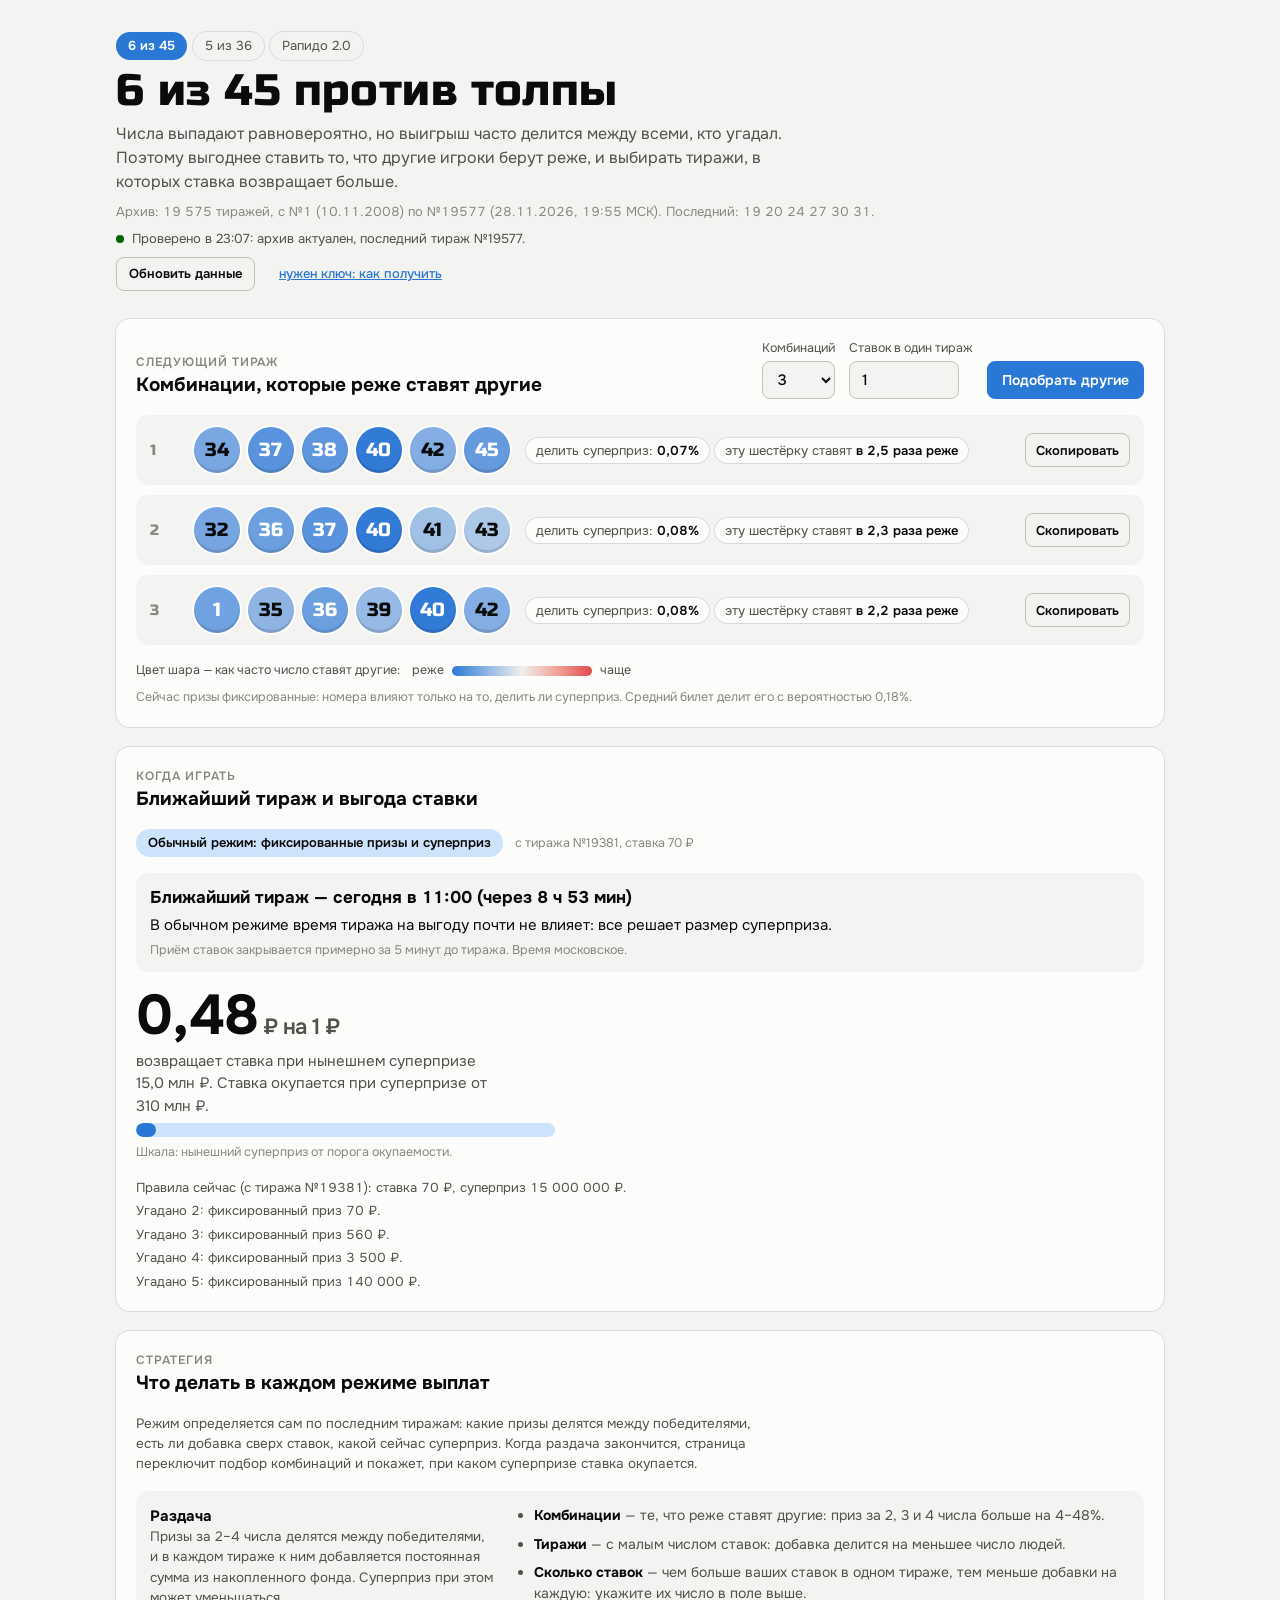
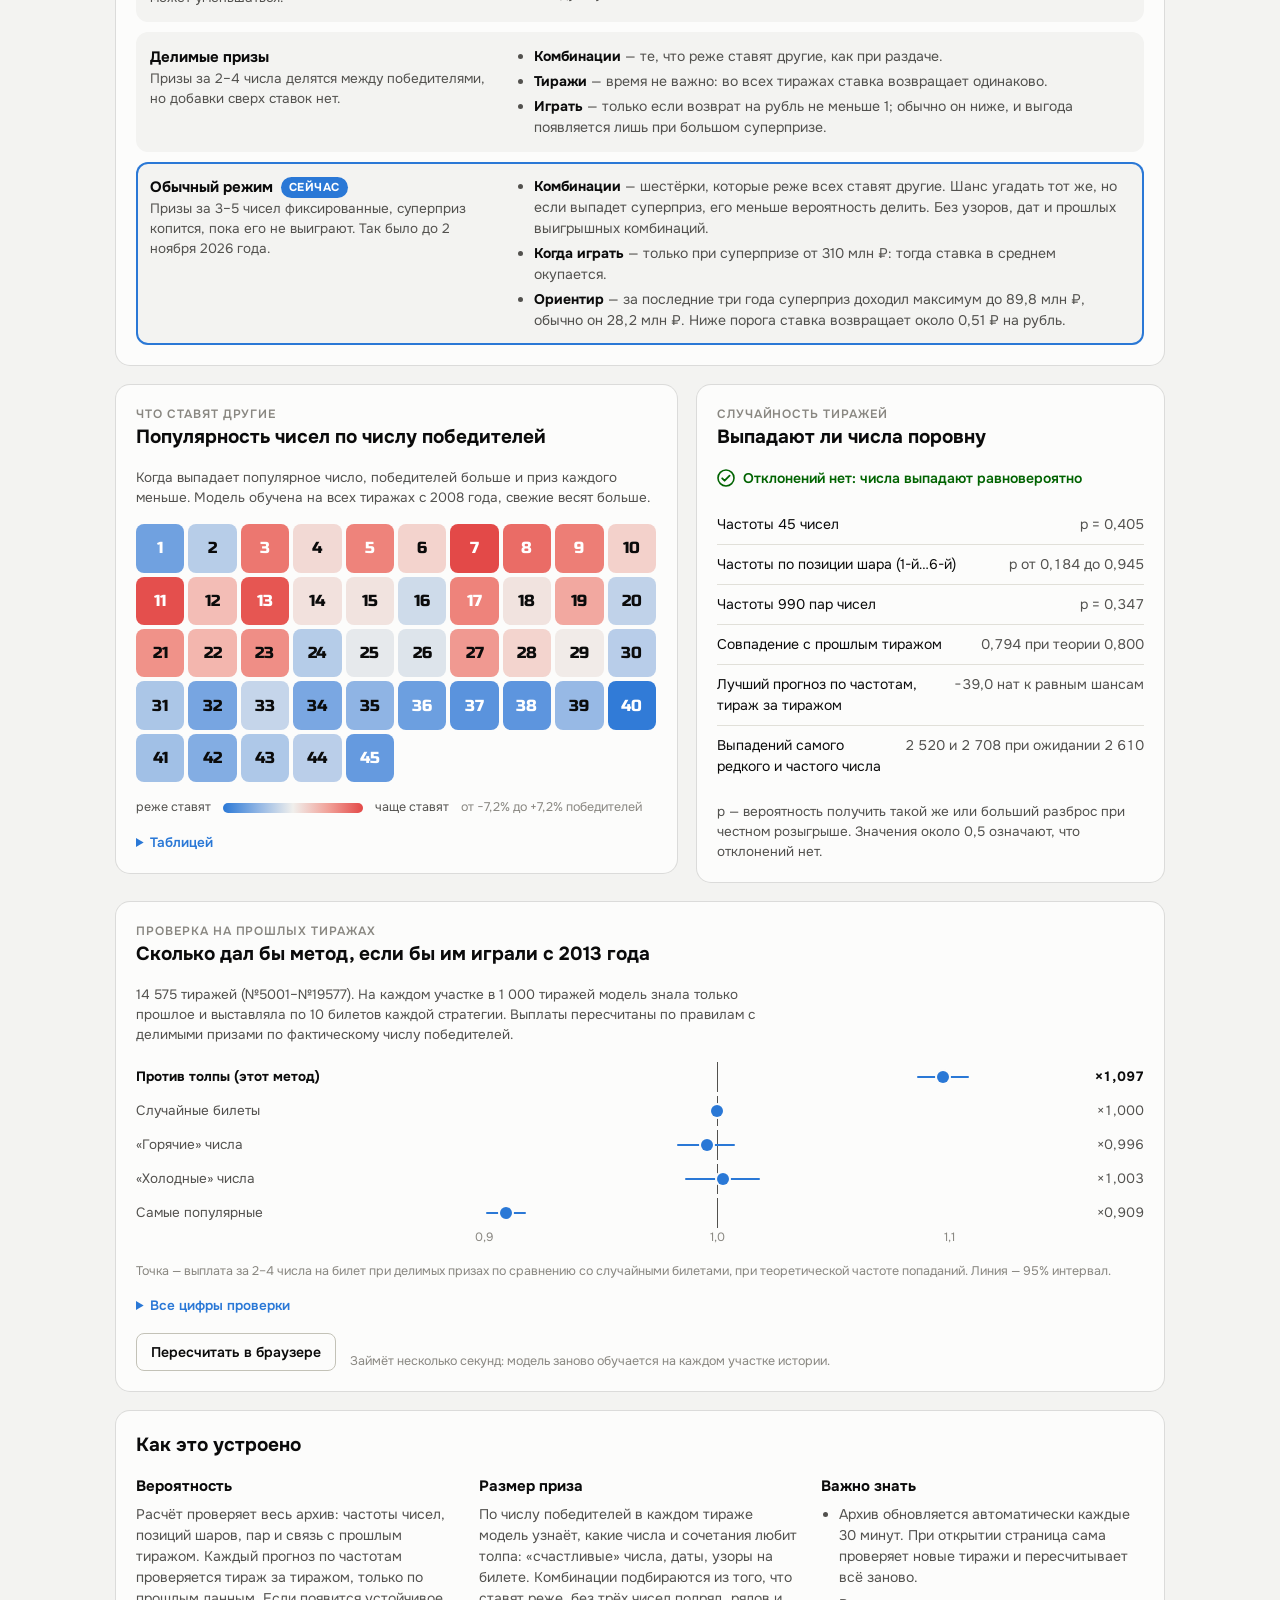
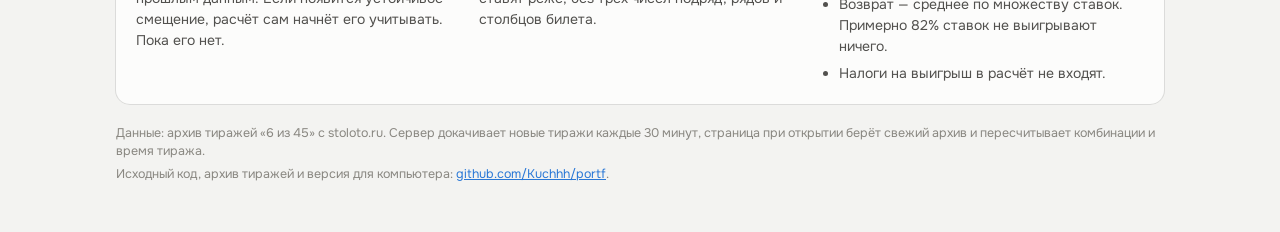
==== commit d5c63b6b: "Тиражи: 6 из 45 по №19577, 5 из 36 по №170733, Рапидо 2.0 по №189587" ====
--- a/index.html
+++ b/index.html
@@ -1021,7 +1021,7 @@
 <script>
 (function () {
   'use strict';
-  const INIT = {"status":{"count":19568,"first":{"n":1,"date":"2008-11-10 08:50"},"last":{"n":19570,"date":"2026-11-28 12:30","balls":[12,28,30,38,40,42]},"superprize":{"last":15000000,"max3y":89814980,"median1y":28279060}},"randomness":{"draws":19568,"freqP":0.4076211886518244,"minCount":2520,"maxCount":2707,"expected":2609.0666666666666,"posP":[0.8807441852199741,0.25798224894472144,0.24069806865734708,0.8666107391247235,0.18882007115265995,0.9446429712431501],"pairsP":0.34819240774487153,"overlapMean":0.7940409873767057,"overlapZ":-1.062021292087269},"bias":{"passed":false,"best":{"hl":300,"a":4500,"score":-38.95615173392429}},"model":{"coefs":{"2":{"beta":[-0.0246102799974699,-0.009560444705841244,0.03217014953203677,0.005158068733236071,0.025244926217330946,0.012178197057220713,0.048374299601848254,0.025358426585889368,0.02009374633900145,0.0062935230920811115,0.04037618033062085,0.015734692184250595,0.03978080553020571,0.008186426886362877,0.005660548946154008,-0.008341727332269757,0.022708872958538826,0.01007624146652124,0.01731274449364669,-0.008260236380645155,0.018121055451584548,0.012318680829115402,0.028252832767613315,-0.007752062698014629,-0.001985264447235025,0.0012329734855394128,0.013797024959481752,0.007314935591027653,0.0032204812093835048,-0.01871563307139483,-0.011021547057686586,-0.026316643909738008,-0.01683275206960601,-0.02589300133818313,-0.022952080725190914,-0.02996588030756987,-0.03614117784190315,-0.031838209707989694,-0.01803086812912879,-0.03319624961651208,-0.014377125549129163,-0.021796656232035302,-0.011079478516731965,-0.012514424763596911,-0.027784089850933676],"theta":[0.002203676410327857,-0.0022284723657602103,-0.00042111202194404024,0.0009347722764985287],"mu":0.0016126621100893915},"3":{"beta":[-0.047668877668977275,-0.02138083006117032,0.05270332981546606,0.009832622748874014,0.047626814856336096,0.012976877793299188,0.07024781125872462,0.05754188529481843,0.05056893688589228,0.012638507605226215,0.06798329473810791,0.022038535320876382,0.06569505780569555,0.00614971875832774,0.005752953748331327,-0.012226966273124324,0.04842599112657546,0.005866592069288382,0.03248852145113955,-0.016846959386475863,0.04207422548825877,0.026068318386352395,0.043492204763947294,-0.02081412922869696,-0.004405611389134633,-0.00728594124790747,0.03901470838043301,0.012613177555058785,0.001620290260009921,-0.019586644817095697,-0.024578495470253148,-0.04432448592829676,-0.015682968642367165,-0.042838644052672264,-0.03516403753055039,-0.048083674642569525,-0.05491002846436858,-0.053563955886188654,-0.03318307750568094,-0.06811335110710295,-0.028656309258876075,-0.03973857165478341,-0.02381481007831339,-0.019718800336703778,-0.0508332054803025],"theta":[-0.01626206321485222,-0.00455371871496478,0.008598795747726432,0.0035760710426537574],"mu":-0.0008690503069014123},"4":{"beta":[-0.09997397579232546,-0.024680075754416005,0.09176341496516469,0.020437563777855394,0.06273882987144969,0.015055828206641432,0.10463298591943593,0.08715257943757827,0.07229062932856813,0.0018125249218708423,0.09763491859204797,0.04965249913575724,0.08502653732618697,0.007578670913470386,0.03407214677349101,-0.004027405416637101,0.08198175500311591,0.0034702243696419673,0.04060898552479932,-0.01061227295052247,0.06168792511212735,0.03567756161283188,0.05383203335680577,-0.028678206164264152,0.0063027565259029675,0.007051066733533673,0.07321617480505899,0.027004575386248682,0.018255736490366003,-0.0385475967146085,-0.03892039026558159,-0.05289529684513939,0.010235781913670737,-0.0586115149750901,-0.06311393508757487,-0.08110913788757036,-0.09601708473575776,-0.05873957851448357,-0.046189202994705074,-0.08616197919444284,-0.07106622132371744,-0.06488056700714429,-0.05369871019360105,-0.061859122628250836,-0.1093914315557627],"theta":[-0.07643205336329786,-0.020172892883136163,0.015662319175062184,0.012086847383754769],"mu":0.02987359565550753}},"p":[0,0.022222222222222223,0.022222222222222223,0.022222222222222223,0.022222222222222223,0.022222222222222223,0.022222222222222223,0.022222222222222223,0.022222222222222223,0.022222222222222223,0.022222222222222223,0.022222222222222223,0.022222222222222223,0.022222222222222223,0.022222222222222223,0.022222222222222223,0.022222222222222223,0.022222222222222223,0.022222222222222223,0.022222222222222223,0.022222222222222223,0.022222222222222223,0.022222222222222223,0.022222222222222223,0.022222222222222223,0.022222222222222223,0.022222222222222223,0.022222222222222223,0.022222222222222223,0.022222222222222223,0.022222222222222223,0.022222222222222223,0.022222222222222223,0.022222222222222223,0.022222222222222223,0.022222222222222223,0.022222222222222223,0.022222222222222223,0.022222222222222223,0.022222222222222223,0.022222222222222223,0.022222222222222223,0.022222222222222223,0.022222222222222223,0.022222222222222223,0.022222222222222223],"recent":[[5,43,18,39,25,3],[15,23,27,13,12,24],[11,4,13,36,28,42],[42,38,2,29,8,24],[14,8,22,19,18,42],[34,43,14,45,24,25],[5,16,38,43,12,13],[36,5,6,30,38,12],[40,21,34,11,8,19],[38,8,43,12,45,19],[44,3,24,5,11,28],[10,31,26,9,41,36],[43,35,5,8,27,17],[38,19,42,43,5,2],[15,34,23,28,19,40],[23,7,5,35,21,1],[15,6,1,2,17,21],[6,22,45,23,5,15],[25,31,8,17,39,6],[8,2,26,30,1,11],[24,17,15,33,28,7],[40,25,5,27,21,28],[8,19,12,14,6,16],[7,4,9,41,44,1],[29,37,34,7,19,17],[15,14,30,42,34,10],[32,8,21,27,34,4],[1,32,25,36,29,2],[14,26,41,44,34,28],[41,2,13,1,43,42],[31,38,17,10,33,39],[7,36,20,13,27,19],[7,38,11,32,1,18],[41,37,21,23,2,27],[31,5,19,8,40,25],[35,15,7,13,29,3],[43,17,12,24,13,36],[2,10,14,19,30,43],[11,29,10,30,28,40],[2,28,11,44,40,18],[15,32,1,44,42,18],[14,26,1,24,35,25],[43,34,21,39,32,9],[7,16,15,2,10,38],[33,32,35,45,5,23],[11,17,30,21,39,33],[29,42,3,44,37,38],[14,2,33,4,36,10],[17,14,43,8,29,12],[42,12,30,40,28,38]],"info":{"startNumber":19381,"draws":190,"price":70,"superprize":15000000,"tiers":{"2":{"shared":false,"fixed":70,"perCol":16.7322456877044,"a":0,"b":16.7322456877044},"3":{"shared":false,"fixed":560,"perCol":14.253052139935557,"a":0,"b":14.253052139935557},"4":{"shared":false,"fixed":3500,"perCol":5.088897269395365,"a":0,"b":5.088897269395365},"5":{"shared":false,"fixed":140000,"perCol":4.75852672962941,"a":0,"b":4.75852672962941}},"slots":{"11:00":{"columns":34753,"draws":18},"12:30":{"columns":16258,"draws":18},"14:25":{"columns":30500,"draws":17},"14:40":{"columns":11141,"draws":17},"14:55":{"columns":10976,"draws":17},"17:30":{"columns":32755,"draws":17},"19:25":{"columns":28912,"draws":17},"19:40":{"columns":10317,"draws":17},"19:55":{"columns":11229,"draws":17},"23:00":{"columns":37769,"draws":17},"23:59":{"columns":12478,"draws":18}},"nMedian":15078,"endNumber":19570,"mode":"fixed","evRest":31.968192990597984,"breakEven":309771350},"prev":{"startNumber":19372,"draws":9,"price":70,"superprize":61821003,"tiers":{"3":{"shared":false,"fixed":2100,"perCol":43.77500443057598,"a":0,"b":43.77500443057598},"4":{"shared":false,"fixed":2800,"perCol":3.2969984189229966,"a":0,"b":3.2969984189229966},"5":{"shared":false,"fixed":100000,"perCol":2.1035517625653353,"a":0,"b":2.1035517625653353}},"slots":{"12:30":{"columns":19581,"draws":1},"14:25":{"columns":28364,"draws":1},"14:40":{"columns":5573,"draws":1},"14:55":{"columns":7487,"draws":1},"17:30":{"columns":32918,"draws":1},"19:25":{"columns":29574,"draws":1},"19:40":{"columns":6833,"draws":1},"19:55":{"columns":7888,"draws":1},"23:00":{"columns":36645,"draws":1}},"nMedian":19581,"endNumber":19380,"mode":"fixed","evRest":53.81912472099653,"breakEven":131794200.00000003}},"tickets":[{"C":[34,37,38,40,42,45],"mult":{"2":1.0419236044597047,"3":1.147137088799024,"4":1.4027762086439235},"popRel":0.3995559269476171},{"C":[32,35,36,40,41,45],"mult":{"2":1.0363938034705626,"3":1.1305768335630684,"4":1.4150391318315192},"popRel":0.4482769496079499},{"C":[36,37,39,40,43,44],"mult":{"2":1.0331315202154188,"3":1.12486391339232,"4":1.4468529217956478},"popRel":0.44273541221510315},{"C":[1,35,36,38,42,43],"mult":{"2":1.0332470688246878,"3":1.1190315248720817,"4":1.3780734719886922},"popRel":0.4782813250335933},{"C":[1,2,34,35,39,40],"mult":{"2":1.0311916610330305,"3":1.1229508037901248,"4":1.3839277092559366},"popRel":0.4748656495313357},{"C":[1,32,38,39,44,45],"mult":{"2":1.0329682704600565,"3":1.1196888673096554,"4":1.384748168219734},"popRel":0.478759939699445},{"C":[1,16,32,33,37,40],"mult":{"2":1.0339784632982598,"3":1.1114520061358713,"4":1.24699825649993},"popRel":0.511570865813231},{"C":[1,2,30,36,37,45],"mult":{"2":1.0342187992565792,"3":1.1149557147744802,"4":1.389685339108466},"popRel":0.4921870778835646},{"C":[30,35,37,41,42,44],"mult":{"2":1.0299026931537667,"3":1.0932317657721247,"4":1.3305475217892566},"popRel":0.5167681341182171},{"C":[20,24,25,32,36,37],"mult":{"2":1.026088290018235,"3":1.0938840622552295,"4":1.2721696719576734},"popRel":0.5191855769162924}],"backtest":{"from":5001,"to":19570,"draws":14568,"k":10,"block":1000,"strategies":{"anti":{"hitRate":[0.15365183964854476,0.023235859417902252,0.0014346512904997255,0.0000343218012081274],"prize":[1.0376067610682473,1.144439062308722,1.444869839800227],"size":56.22764672627912,"sizeRatio":1.0970975401879388,"sizeCI":[1.0858722165018098,1.1083826501464324],"sim":57.54402737945688,"simRatio":1.1478647782853701,"simCI":[1.097212490206328,1.2076734541678797],"real":24.71785420098847,"realRatio":1.1298785651732033,"realCI":[1.009613787698902,1.2745932734107202]},"random":{"hitRate":[0.1508580450302032,0.02199341021416804,0.0012836353651839649,0.00002059308072487644],"prize":[1.0047022992034156,1.017884061838259,1.1202324880611316],"size":51.25127408147047,"sizeRatio":1,"sizeCI":[1,1],"sim":50.13136431053631,"simRatio":1,"simCI":[1,1],"real":21.87655820977485,"realRatio":1,"realCI":[1,1]},"popular":{"hitRate":[0.14887424492037343,0.022082646897309172,0.0013454146073585943,0.000013728720483250961],"prize":[0.9721820096647409,0.9086003731414751,0.799108805641343],"size":46.597157306209915,"sizeRatio":0.9091902229032933,"sizeCI":[0.9008739080715917,0.917934735404732],"sim":45.744903991157386,"simRatio":0.912500679370958,"simCI":[0.8780331426740999,0.9483622296730112],"real":22.194199615595828,"realRatio":1.0145197157055104,"realCI":[0.9562785462713431,1.080227239344825]},"hot":{"hitRate":[0.15081685886875343,0.023551619989017024,0.0015993959362987369,0.000027457440966501922],"prize":[1.0054965650536327,1.022308100183673,1.0677538421191515],"size":51.03228703549994,"sizeRatio":0.9957271882524829,"sizeCI":[0.9828852260379846,1.007666716218023],"sim":52.704956807137414,"simRatio":1.0513369730107305,"simCI":[1.0110390212601483,1.089067358006433],"real":23.6414744645799,"realRatio":1.0806761391751494,"realCI":[1.0027775948793145,1.183023836241686]},"cold":{"hitRate":[0.15126990664470072,0.022165019220208675,0.00121499176276771,0.00002059308072487644],"prize":[1.0066783937361539,1.029146233083322,1.1024864794862352],"size":51.388146612621696,"sizeRatio":1.0026706171427788,"sizeCI":[0.9862562011571977,1.018602584979742],"sim":51.144478228981676,"simRatio":1.0202091830609212,"simCI":[0.9706043032722763,1.0797640927851389],"real":23.75899231191653,"realRatio":1.0860480009739637,"realCI":[0.9986152578198286,1.1897799527594344]}},"theory":[0.15147402229081186,0.02244059589493509,0.0013646308314487555,0.00002872907013576327]},"built":"2026-11-28 10:16"};
+  const INIT = {"status":{"count":19575,"first":{"n":1,"date":"2008-11-10 08:50"},"last":{"n":19577,"date":"2026-11-28 19:55","balls":[19,20,24,27,30,31]},"superprize":{"last":15000000,"max3y":89814980,"median1y":28231452}},"randomness":{"draws":19575,"freqP":0.40529253659871955,"minCount":2520,"maxCount":2708,"expected":2610,"posP":[0.8731331361332222,0.26220946073248075,0.26015048879112906,0.868564136566124,0.18447680415764203,0.9447348655935297],"pairsP":0.3474341874460847,"overlapMean":0.7940635536936753,"overlapZ":-1.058251360761193},"bias":{"passed":false,"best":{"hl":300,"a":4500,"score":-38.96997319960842}},"model":{"coefs":{"2":{"beta":[-0.02451585811596659,-0.009535608309447706,0.03247943725014165,0.004875672961446709,0.025249488508648034,0.012434622306607392,0.04822494561812434,0.025633242066307023,0.02022415601817222,0.006460230992349212,0.04004302913292469,0.015684048690665094,0.03991891618063395,0.007557769383840933,0.0058693028812892315,-0.008055969056481848,0.02227770417540034,0.009797531672240489,0.01787315707144703,-0.007659612573302986,0.01840308245832485,0.012513192702394859,0.026900208699340067,-0.007557146337631154,-0.0030995631981279494,0.0015591926985323884,0.013514775406360917,0.007580786258376538,0.002700991255000152,-0.01872398658049508,-0.010362252402270322,-0.02622717698083854,-0.016688726638242425,-0.02565944912077771,-0.022794933687092733,-0.03022939531274093,-0.03567650595475161,-0.031797865463731034,-0.018399559607484645,-0.03300538134111272,-0.01419203213976923,-0.02224109221578735,-0.010916270362023656,-0.012746465208685054,-0.027690633781731516],"theta":[0.002456332394175579,-0.0023353329405990074,-0.0003202009952183542,0.0010322493977711527],"mu":0.0012889671512553381},"3":{"beta":[-0.047014681521270175,-0.020807199439664855,0.05305444025262745,0.009896088548569541,0.048275472764365245,0.01285187646769183,0.06996411590318406,0.05742770345120973,0.05043218274257734,0.01373651372293299,0.06797027054480859,0.02273835717901175,0.06559284357790938,0.006366916427261769,0.005566733191309596,-0.012387101211568025,0.048100432946058536,0.005443145521109987,0.03199612509361562,-0.017342079342291296,0.04194425254255718,0.025949355815099013,0.043407430804785756,-0.021423269180477537,-0.003605831898614748,-0.00696652975511844,0.03880043826626427,0.012527055757935227,0.0017622629658524008,-0.020386586837312922,-0.025096167741593827,-0.044345419702211675,-0.01573083619604712,-0.043040897788907594,-0.035387492320642554,-0.048191192101533865,-0.054612521963976236,-0.05350601986023071,-0.03262442263770952,-0.06816781922579622,-0.02869796136243335,-0.04000574619927979,-0.023900491898095382,-0.019800884495161642,-0.05076286180688495],"theta":[-0.016472722663817073,-0.00438269190640329,0.008643064060768365,0.00369608011402752],"mu":-0.0013173380283879271},"4":{"beta":[-0.09957283091543201,-0.024304469423860317,0.09175965930734767,0.020448092896813555,0.06315200239297396,0.015144780242607892,0.10425924596996786,0.08722394685939681,0.07236921492640354,0.0021929989365645306,0.09694609787269977,0.05009171159696142,0.08509815585748283,0.007734971530267849,0.0341320878028392,-0.003952786045923968,0.08211364484834778,0.0035732384345994205,0.04047463638829047,-0.010741204483592422,0.06175332345315697,0.03574372940758977,0.05403131709226742,-0.02929570842984529,0.006336351349147952,0.007034157885370793,0.07316117344255962,0.02709055124444026,0.018393938689576304,-0.038637098206363484,-0.03907317588014921,-0.05315114351772672,0.009991648225646455,-0.05853452674747672,-0.06308359025031063,-0.0817485707730362,-0.0960028876153602,-0.05895015422830175,-0.04611620925941618,-0.08605182578728314,-0.07095358066874459,-0.0647236065780362,-0.053590757672193685,-0.06218126472308174,-0.10958528544787802],"theta":[-0.07657713070141817,-0.020105036013803455,0.015769462426304476,0.012107586868198145],"mu":0.02954605334957248}},"p":[0,0.022222222222222223,0.022222222222222223,0.022222222222222223,0.022222222222222223,0.022222222222222223,0.022222222222222223,0.022222222222222223,0.022222222222222223,0.022222222222222223,0.022222222222222223,0.022222222222222223,0.022222222222222223,0.022222222222222223,0.022222222222222223,0.022222222222222223,0.022222222222222223,0.022222222222222223,0.022222222222222223,0.022222222222222223,0.022222222222222223,0.022222222222222223,0.022222222222222223,0.022222222222222223,0.022222222222222223,0.022222222222222223,0.022222222222222223,0.022222222222222223,0.022222222222222223,0.022222222222222223,0.022222222222222223,0.022222222222222223,0.022222222222222223,0.022222222222222223,0.022222222222222223,0.022222222222222223,0.022222222222222223,0.022222222222222223,0.022222222222222223,0.022222222222222223,0.022222222222222223,0.022222222222222223,0.022222222222222223,0.022222222222222223,0.022222222222222223,0.022222222222222223],"recent":[[36,5,6,30,38,12],[40,21,34,11,8,19],[38,8,43,12,45,19],[44,3,24,5,11,28],[10,31,26,9,41,36],[43,35,5,8,27,17],[38,19,42,43,5,2],[15,34,23,28,19,40],[23,7,5,35,21,1],[15,6,1,2,17,21],[6,22,45,23,5,15],[25,31,8,17,39,6],[8,2,26,30,1,11],[24,17,15,33,28,7],[40,25,5,27,21,28],[8,19,12,14,6,16],[7,4,9,41,44,1],[29,37,34,7,19,17],[15,14,30,42,34,10],[32,8,21,27,34,4],[1,32,25,36,29,2],[14,26,41,44,34,28],[41,2,13,1,43,42],[31,38,17,10,33,39],[7,36,20,13,27,19],[7,38,11,32,1,18],[41,37,21,23,2,27],[31,5,19,8,40,25],[35,15,7,13,29,3],[43,17,12,24,13,36],[2,10,14,19,30,43],[11,29,10,30,28,40],[2,28,11,44,40,18],[15,32,1,44,42,18],[14,26,1,24,35,25],[43,34,21,39,32,9],[7,16,15,2,10,38],[33,32,35,45,5,23],[11,17,30,21,39,33],[29,42,3,44,37,38],[14,2,33,4,36,10],[17,14,43,8,29,12],[42,12,30,40,28,38],[45,32,11,33,36,38],[36,25,44,7,24,11],[23,27,39,25,14,29],[3,37,39,10,26,4],[30,17,23,4,18,42],[10,5,1,2,12,25],[27,19,20,24,31,30]],"info":{"startNumber":19381,"draws":197,"price":70,"superprize":15000000,"tiers":{"2":{"shared":false,"fixed":70,"perCol":16.494756597287317,"a":0,"b":16.494756597287317},"3":{"shared":false,"fixed":560,"perCol":14.208312075713648,"a":0,"b":14.208312075713648},"4":{"shared":false,"fixed":3500,"perCol":5.0503938889329865,"a":0,"b":5.0503938889329865},"5":{"shared":false,"fixed":140000,"perCol":4.589442023500447,"a":0,"b":4.589442023500447}},"slots":{"11:00":{"columns":34753,"draws":18},"12:30":{"columns":16258,"draws":18},"14:25":{"columns":19958,"draws":18},"14:40":{"columns":5797,"draws":18},"14:55":{"columns":6506,"draws":18},"17:30":{"columns":21123,"draws":18},"19:25":{"columns":17596,"draws":18},"19:40":{"columns":5519,"draws":18},"19:55":{"columns":5669,"draws":18},"23:00":{"columns":37769,"draws":17},"23:59":{"columns":12478,"draws":18}},"nMedian":14810,"endNumber":19577,"mode":"fixed","evRest":31.968192990597984,"breakEven":309771350},"prev":{"startNumber":19372,"draws":9,"price":70,"superprize":61821003,"tiers":{"3":{"shared":false,"fixed":2100,"perCol":43.77500443057598,"a":0,"b":43.77500443057598},"4":{"shared":false,"fixed":2800,"perCol":3.2969984189229966,"a":0,"b":3.2969984189229966},"5":{"shared":false,"fixed":100000,"perCol":2.1035517625653353,"a":0,"b":2.1035517625653353}},"slots":{"12:30":{"columns":19581,"draws":1},"14:25":{"columns":28364,"draws":1},"14:40":{"columns":5573,"draws":1},"14:55":{"columns":7487,"draws":1},"17:30":{"columns":32918,"draws":1},"19:25":{"columns":29574,"draws":1},"19:40":{"columns":6833,"draws":1},"19:55":{"columns":7888,"draws":1},"23:00":{"columns":36645,"draws":1}},"nMedian":19581,"endNumber":19380,"mode":"fixed","evRest":53.81912472099653,"breakEven":131794200.00000003}},"tickets":[{"C":[34,37,38,40,42,45],"mult":{"2":1.041822580836294,"3":1.1471357076177227,"4":1.4028240048633966},"popRel":0.3987398503037909},{"C":[32,36,37,40,41,43],"mult":{"2":1.035446162198976,"3":1.1299502745288983,"4":1.4123771163273977},"popRel":0.440686352001007},{"C":[1,35,36,39,40,42],"mult":{"2":1.0353682218257017,"3":1.1302995787070045,"4":1.395238553354972},"popRel":0.4558443397295868},{"C":[32,33,39,40,44,45],"mult":{"2":1.031624568236485,"3":1.1171682417008535,"4":1.3804377366492717},"popRel":0.45726686209426176},{"C":[1,30,36,37,44,45],"mult":{"2":1.034869164966383,"3":1.1141934815611365,"4":1.422780499620791},"popRel":0.49067383159776434},{"C":[1,2,35,37,38,43],"mult":{"2":1.0314837669722516,"3":1.1116197636184562,"4":1.3445280208918575},"popRel":0.5094897261936882},{"C":[24,36,38,39,41,45],"mult":{"2":1.0304335039340953,"3":1.1086906895586266,"4":1.3104135347220207},"popRel":0.5184531062146936},{"C":[1,30,33,38,40,41],"mult":{"2":1.0326788919779986,"3":1.105069877603012,"4":1.2594368150534296},"popRel":0.5204361137151239},{"C":[1,32,34,35,41,45],"mult":{"2":1.0330960184237838,"3":1.1113338630928897,"4":1.3406741831657554},"popRel":0.5171687954197749},{"C":[31,37,39,41,42,44],"mult":{"2":1.026979706899025,"3":1.0934869439298067,"4":1.3152747575942767},"popRel":0.5295100382665308}],"backtest":{"from":5001,"to":19577,"draws":14575,"k":10,"block":1000,"strategies":{"anti":{"hitRate":[0.15367409948542024,0.023224699828473413,0.0014339622641509433,0.00003430531732418525],"prize":[1.037611485974848,1.144439062308722,1.444869839800227],"size":56.22777555238851,"sizeRatio":1.097071205405657,"sizeCI":[1.0858393094971732,1.1083554219420768],"sim":57.53242780397201,"simRatio":1.1477882877711978,"simCI":[1.0971080176467842,1.2074232202447635],"real":24.71270668953688,"realRatio":1.1298386396052396,"realCI":[1.009608252062531,1.2745101672491173]},"random":{"hitRate":[0.15088164665523157,0.021982847341337906,0.0012830188679245284,0.00002058319039451115],"prize":[1.0047517281002152,1.017884061838259,1.1202324880611316],"size":51.25262177635728,"sizeRatio":1,"sizeCI":[1,1],"sim":50.124599124190254,"simRatio":1,"simCI":[1,1],"real":21.872775300171526,"realRatio":1,"realCI":[1,1]},"popular":{"hitRate":[0.1488507718696398,0.022072041166380788,0.0013447684391080619,0.0000137221269296741],"prize":[0.9722288688168117,0.9086003731414751,0.799108805641343],"size":46.598434936174066,"sizeRatio":0.9091912437086256,"sizeCI":[0.9008739080715917,0.9179359918191902],"sim":45.72975065498707,"simRatio":0.912321523842727,"simCI":[0.8776930913788832,0.9483622296730112],"real":22.186902229845625,"realRatio":1.0143615487912792,"realCI":[0.9562785462713431,1.080042517470886]},"hot":{"hitRate":[0.15087478559176673,0.02356089193825043,0.0015986277873070325,0.0000274442538593482],"prize":[1.0055104912928974,1.0222022089173248,1.0677538421191515],"size":51.03088454158808,"sizeRatio":0.9956736411312428,"sizeCI":[0.9828852260379846,1.0075493993726166],"sim":52.72044840845456,"simRatio":1.0517879310681917,"simCI":[1.0120685230282969,1.089067358006433],"real":23.650771869639794,"realRatio":1.0812881102223149,"realCI":[1.0034100221771547,1.1835886002089822]},"cold":{"hitRate":[0.15126586620926244,0.02216123499142367,0.0012144082332761579,0.00002058319039451115],"prize":[1.0067577737050846,1.0290794782177963,1.1024864794862352],"size":51.38918741897372,"sizeRatio":1.002664559155868,"sizeCI":[0.9862562011571977,1.0185849300207928],"sim":51.13723683674201,"simRatio":1.0202024101986893,"simCI":[0.9706708152133015,1.0797285446722988],"real":23.75622641509434,"realRatio":1.086109379768924,"realCI":[0.9987013710436656,1.1898430793392551]}},"theory":[0.15147402229081186,0.02244059589493509,0.0013646308314487555,0.00002872907013576327]},"built":"2026-11-28 18:26"};
   const L = window.Lotto;
   const $ = (id) => document.getElementById(id);
   const nf0 = new Intl.NumberFormat('ru-RU', { maximumFractionDigits: 0 });
